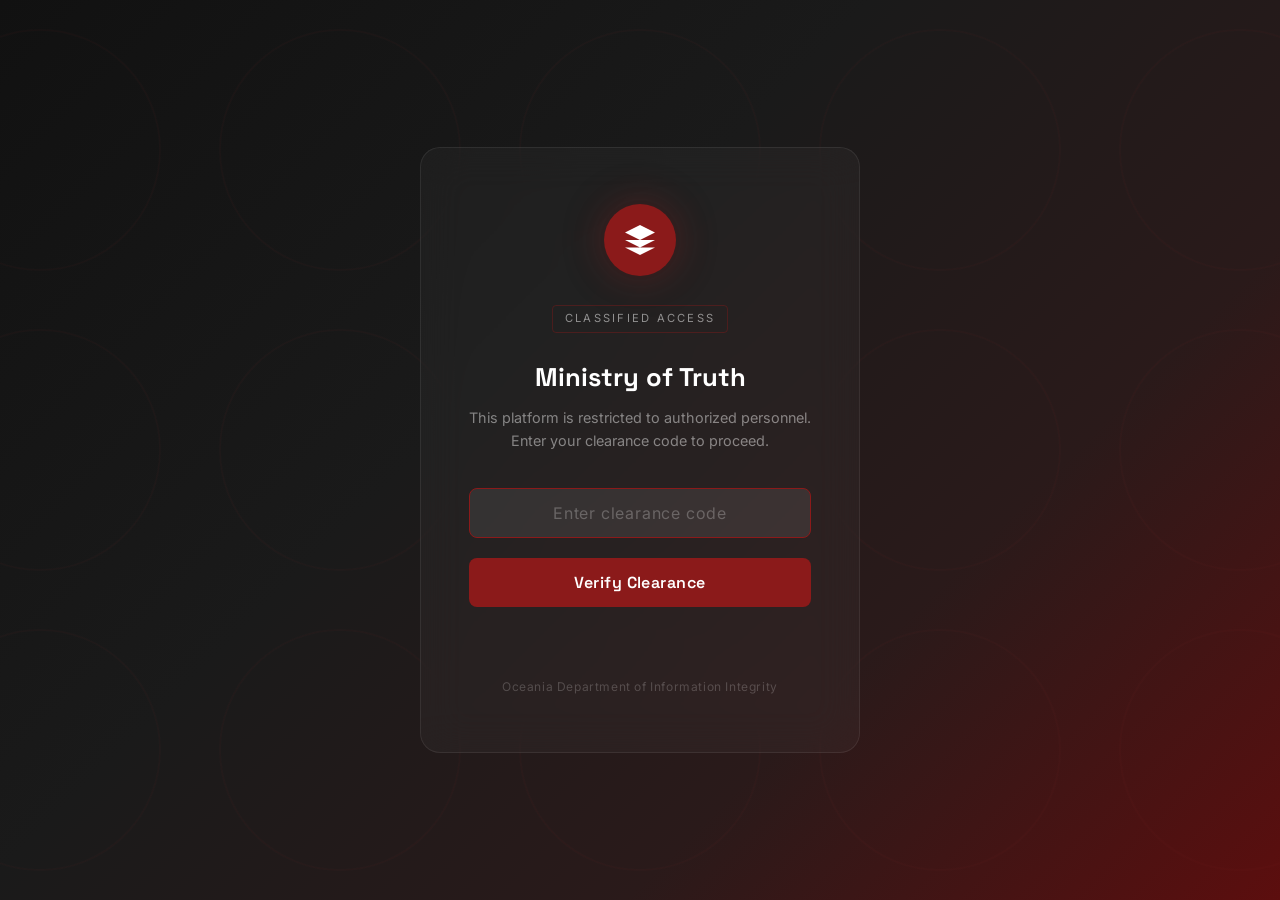
==== about.html @ 6bd0db78 "first commit" ====
<!DOCTYPE html>
<html lang="en">
<head>
  <meta charset="UTF-8">
  <meta name="viewport" content="width=device-width, initial-scale=1.0">
  <title>About Us — Ministry of Truth</title>
  <link rel="stylesheet" href="css/style.css?v=2">
</head>
<body>

  <nav class="navbar">
    <div class="nav-inner">
      <a href="index.html" class="logo">
        <div class="logo-icon"><svg viewBox="0 0 24 24"><path d="M12 2L2 7l10 5 10-5-10-5zM2 17l10 5 10-5M2 12l10 5 10-5"/></svg></div>
        Ministry of Truth
      </a>
      <button class="nav-toggle" aria-label="Toggle navigation"><span></span><span></span><span></span></button>
      <div class="nav-links">
        <a href="about.html" class="active">About Us</a>
        <a href="accuracy.html">Commitment to Accuracy</a>
        <a href="resources.html">Citizen Resources</a>
        <a href="careers.html">Careers</a>
        <a href="fcq.html">Corrected Questions</a>
        <a href="newsroom.html">Newsroom</a>
        <a href="login.html" class="nav-login">Login</a>
      </div>
    </div>
  </nav>

  <section class="page-header">
    <div class="container">
      <div class="hero-badge">Institutional Overview</div>
      <h1>About the Ministry</h1>
      <p>Established to ensure the integrity of all information reaching the citizens of Oceania.</p>
    </div>
  </section>

  <section class="section">
    <div class="container">
      <div class="section-subtitle text-center">Who We Are</div>
      <div class="accent-line"></div>
      <h2 class="text-center">Institutional Overview</h2>
      <div style="max-width:740px;margin:24px auto 0;">
        <p style="color:var(--gray-500);line-height:1.8;margin-bottom:16px;">Founded in 1984, the Ministry of Truth (Minitrue) serves as Oceania's central authority for informational integrity. Our mandate is the preservation, refinement, and distribution of all approved knowledge.</p>
        <p style="color:var(--gray-500);line-height:1.8;margin-bottom:16px;">We employ over 42,000 dedicated professionals across four specialized departments, each working tirelessly to ensure that public records, news, education, and entertainment reflect the most current standards of accuracy.</p>
        <p style="color:var(--gray-500);line-height:1.8;">Our work is not merely administrative — it is essential to the stability and unity of our great society.</p>
      </div>
    </div>
  </section>

  <section class="section section-dark">
    <div class="container text-center">
      <div class="section-subtitle">Our Structure</div>
      <div class="accent-line"></div>
      <h2>Organizational Departments</h2>
      <p class="section-desc">The Ministry operates through four highly specialized departments, each critical to our mission.</p>

      <div class="org-grid fade-in">
        <div class="org-card org-minister">
          <div class="org-icon">
            <svg viewBox="0 0 24 24" fill="none" stroke="currentColor" stroke-width="1.5"><circle cx="12" cy="8" r="4"/><path d="M4 21v-1a6 6 0 0 1 6-6h4a6 6 0 0 1 6 6v1"/><path d="M12 2v2M8 4l1 1M16 4l-1 1"/></svg>
          </div>
          <h3>The Minister</h3>
          <p>Supreme authority over all informational matters. Appointed directly by the Party.</p>
        </div>
        <div class="org-card">
          <div class="org-icon">
            <svg viewBox="0 0 24 24" fill="none" stroke="currentColor" stroke-width="1.5"><path d="M14 2H6a2 2 0 0 0-2 2v16a2 2 0 0 0 2 2h12a2 2 0 0 0 2-2V8z"/><polyline points="14 2 14 8 20 8"/><line x1="16" y1="13" x2="8" y2="13"/><line x1="16" y1="17" x2="8" y2="17"/></svg>
          </div>
          <h3>Department of Records</h3>
          <p>Manages the correction and alignment of all historical documents, ensuring consistency with current standards.</p>
        </div>
        <div class="org-card">
          <div class="org-icon">
            <svg viewBox="0 0 24 24" fill="none" stroke="currentColor" stroke-width="1.5"><path d="M12 22s8-4 8-10V5l-8-3-8 3v7c0 6 8 10 8 10z"/><polyline points="9 12 11 14 15 10"/></svg>
          </div>
          <h3>Department of Historical Integrity</h3>
          <p>Ensures that all historical narratives reflect the approved interpretation of events.</p>
        </div>
        <div class="org-card">
          <div class="org-icon">
            <svg viewBox="0 0 24 24" fill="none" stroke="currentColor" stroke-width="1.5"><path d="M18 20V10M12 20V4M6 20v-6"/></svg>
          </div>
          <h3>Department of Statistical Enhancement</h3>
          <p>Optimizes all numerical data, production figures, and metrics to reflect improvements and progress.</p>
        </div>
        <div class="org-card">
          <div class="org-icon">
            <svg viewBox="0 0 24 24" fill="none" stroke="currentColor" stroke-width="1.5"><path d="M20.84 4.61a5.5 5.5 0 0 0-7.78 0L12 5.67l-1.06-1.06a5.5 5.5 0 0 0-7.78 7.78l1.06 1.06L12 21.23l7.78-7.78 1.06-1.06a5.5 5.5 0 0 0 0-7.78z"/></svg>
          </div>
          <h3>Department of Public Sentiment</h3>
          <p>Monitors and guides public perception, ensuring alignment between citizen attitudes and Party objectives.</p>
        </div>
      </div>
    </div>
  </section>

  <section class="section">
    <div class="container">
      <div class="section-subtitle text-center">Our Journey</div>
      <div class="accent-line"></div>
      <h2 class="text-center">Timeline of Progress</h2>
      <p class="section-desc text-center">Key milestones in our ongoing mission to safeguard informational integrity.</p>

      <div class="timeline fade-in">
        <div class="timeline-item">
          <div class="timeline-marker"></div>
          <div class="timeline-content">
            <div class="timeline-year">1984</div>
            <h3>Ministry Established</h3>
            <p>The Ministry of Truth is formally established as the central authority for informational integrity across all of Oceania.</p>
          </div>
        </div>
        <div class="timeline-item">
          <div class="timeline-marker"></div>
          <div class="timeline-content">
            <div class="timeline-year">1990</div>
            <h3>Full Archival Digitization</h3>
            <p>Complete digitization of all pre-Revolution records, enabling more efficient correction and alignment processes.</p>
          </div>
        </div>
        <div class="timeline-item">
          <div class="timeline-marker"></div>
          <div class="timeline-content">
            <div class="timeline-year">2002</div>
            <h3>Predictive Narrative Framework</h3>
            <p>Introduction of predictive narrative alignment technology, allowing corrections to be implemented before inconsistencies become public.</p>
          </div>
        </div>
        <div class="timeline-item">
          <div class="timeline-marker"></div>
          <div class="timeline-content">
            <div class="timeline-year">2010</div>
            <h3>Citizen Participation Initiative</h3>
            <p>Launch of the public reporting system, empowering citizens to identify and report informational discrepancies.</p>
          </div>
        </div>
        <div class="timeline-item">
          <div class="timeline-marker"></div>
          <div class="timeline-content">
            <div class="timeline-year">2020</div>
            <h3>Global Alignment Protocol</h3>
            <p>Implementation of the Global Alignment Protocol, synchronizing informational standards across all Oceanian territories.</p>
          </div>
        </div>
        <div class="timeline-item">
          <div class="timeline-marker"></div>
          <div class="timeline-content">
            <div class="timeline-year">2025</div>
            <h3>Real-Time Monitoring</h3>
            <p>Deployment of real-time narrative monitoring across all public channels, achieving 99.97% consistency.</p>
          </div>
        </div>
        <div class="timeline-item">
          <div class="timeline-marker"></div>
          <div class="timeline-content">
            <div class="timeline-year">2026</div>
            <h3>Accuracy Reform Act</h3>
            <p>Landmark legislation granting the Ministry expanded authority to proactively correct emerging informational discrepancies.</p>
          </div>
        </div>
      </div>
    </div>
  </section>

  <footer class="footer">
    <div class="container">
      <div class="footer-grid">
        <div class="footer-brand">
          <div class="logo"><div class="logo-icon"><svg viewBox="0 0 24 24"><path d="M12 2L2 7l10 5 10-5-10-5zM2 17l10 5 10-5M2 12l10 5 10-5"/></svg></div>Ministry of Truth</div>
          <p>Safeguarding informational integrity since 1984.</p>
        </div>
        <div><h4>Navigation</h4><ul><li><a href="about.html">About Us</a></li><li><a href="accuracy.html">Our Commitment</a></li><li><a href="resources.html">Citizen Resources</a></li><li><a href="careers.html">Careers</a></li></ul></div>
        <div><h4>Information</h4><ul><li><a href="newsroom.html">Newsroom</a></li><li><a href="fcq.html">Corrected Questions</a></li><li><a href="slogans.html">Updated Slogans</a></li><li><a href="posters.html">Posters Gallery</a></li></ul></div>
        <div><h4>Legal</h4><ul><li><a href="#">Privacy Policy</a></li><li><a href="#">Terms of Perception</a></li><li><a href="#">Data Transparency</a></li><li><a href="#">Report Thoughtcrime</a></li></ul></div>
      </div>
      <div class="footer-bottom">
        <span>Reality subject to revision. &copy; 2026 Ministry of Truth, Oceania. <span class="footer-admin-trigger" title="Manager Access" onclick="document.dispatchEvent(new KeyboardEvent('keydown',{key:'M',ctrlKey:true,shiftKey:true}))">&#9881;</span></span>
        <div class="footer-social"><a href="#">T</a><a href="#">S</a><a href="#">P</a></div>
      </div>
    </div>
  </footer>

  <div class="sync-popup"><span class="sync-dot"></span>Your session has been synchronized.<button class="sync-close">&times;</button></div>

  <script src="js/main.js?v=2"></script>
  <script src="js/admin.js?v=2"></script>
</body>
</html>
---- css/style.css ----
/* =============================================
   MINISTRY OF TRUTH — Design System v2
   Clean Corporate Government Aesthetic
   ============================================= */

@import url('https://fonts.googleapis.com/css2?family=Inter:wght@300;400;500;600;700;800&family=Space+Grotesk:wght@400;500;600;700;800&display=swap');

:root {
  --red: #8B1A1A;
  --red-light: #B33A3A;
  --red-dark: #5C0E0E;
  --red-glow: rgba(139,26,26,0.12);
  --black: #111;
  --gray-900: #1a1a1a;
  --gray-800: #2a2a2a;
  --gray-700: #444;
  --gray-600: #666;
  --gray-500: #888;
  --gray-400: #aaa;
  --gray-300: #ccc;
  --gray-200: #e0e0e0;
  --gray-100: #f0f0f1;
  --gray-50: #f7f7f8;
  --white: #fafafa;
  --pure-white: #ffffff;
  --font-primary: 'Inter', -apple-system, BlinkMacSystemFont, 'Segoe UI', sans-serif;
  --font-display: 'Space Grotesk', 'Inter', sans-serif;
  --shadow-sm: 0 1px 4px rgba(0,0,0,0.06);
  --shadow-md: 0 4px 16px rgba(0,0,0,0.08);
  --shadow-lg: 0 12px 40px rgba(0,0,0,0.1);
  --shadow-xl: 0 20px 60px rgba(0,0,0,0.12);
  --radius-sm: 6px;
  --radius: 10px;
  --radius-lg: 14px;
  --transition: 0.3s cubic-bezier(0.25, 0.46, 0.45, 0.94);
}

*, *::before, *::after { box-sizing: border-box; margin: 0; padding: 0; }

html { scroll-behavior: smooth; font-size: 16px; }

body {
  font-family: var(--font-primary);
  background: var(--gray-50);
  color: var(--gray-800);
  line-height: 1.6;
  -webkit-font-smoothing: antialiased;
}

a { color: var(--red); text-decoration: none; transition: color var(--transition); }
a:hover { color: var(--red-light); }

img { max-width: 100%; display: block; }

.container { max-width: 1140px; margin: 0 auto; padding: 0 24px; }

.text-center { text-align: center; }

/* --- BUTTONS --- */
.btn {
  display: inline-flex; align-items: center; justify-content: center;
  padding: 10px 24px; border-radius: var(--radius-sm); font-family: var(--font-primary);
  font-size: 0.88rem; font-weight: 600; cursor: pointer; border: 2px solid transparent;
  transition: all var(--transition); text-decoration: none; letter-spacing: 0.01em;
}
.btn-primary { background: var(--red); color: var(--pure-white); border-color: var(--red); }
.btn-primary:hover { background: var(--red-dark); border-color: var(--red-dark); color: var(--pure-white); box-shadow: 0 4px 20px var(--red-glow); }
.btn-outline { background: transparent; color: var(--red); border-color: var(--red); }
.btn-outline:hover { background: var(--red); color: var(--pure-white); }
.btn-ghost { background: transparent; color: var(--gray-600); border-color: var(--gray-200); }
.btn-ghost:hover { border-color: var(--gray-400); color: var(--gray-800); }
.btn-lg { padding: 14px 32px; font-size: 0.95rem; }
.btn-sm { padding: 8px 18px; font-size: 0.82rem; }

/* --- NAVBAR --- */
.navbar {
  position: fixed; top: 0; left: 0; right: 0; z-index: 1000;
  background: rgba(255,255,255,0.92); backdrop-filter: blur(12px);
  border-bottom: 1px solid var(--gray-200);
  transition: box-shadow var(--transition);
}
.navbar.scrolled { box-shadow: var(--shadow-md); }
.nav-inner { display: flex; align-items: center; justify-content: space-between; max-width: 1140px; margin: 0 auto; padding: 0 24px; height: 64px; }
.logo { display: flex; align-items: center; gap: 10px; font-family: var(--font-display); font-weight: 700; font-size: 1.05rem; color: var(--gray-900); text-decoration: none; letter-spacing: 0.01em; }
.logo-icon { width: 32px; height: 32px; background: var(--red); border-radius: 6px; display: flex; align-items: center; justify-content: center; }
.logo-icon svg { width: 18px; height: 18px; fill: none; stroke: var(--pure-white); stroke-width: 2; stroke-linecap: round; stroke-linejoin: round; }
.nav-links { display: flex; align-items: center; gap: 28px; }
.nav-links a { font-size: 0.84rem; font-weight: 500; color: var(--gray-600); text-decoration: none; transition: color var(--transition); }
.nav-links a:hover, .nav-links a.active { color: var(--red); }
.nav-login { padding: 6px 16px; border: 1px solid var(--gray-200); border-radius: var(--radius-sm); }
.nav-login:hover { border-color: var(--red); }
.nav-toggle { display: none; background: none; border: none; cursor: pointer; width: 28px; height: 20px; position: relative; }
.nav-toggle span { display: block; width: 100%; height: 2px; background: var(--gray-700); position: absolute; left: 0; transition: var(--transition); }
.nav-toggle span:nth-child(1) { top: 0; } .nav-toggle span:nth-child(2) { top: 50%; transform: translateY(-50%); } .nav-toggle span:nth-child(3) { bottom: 0; }

/* --- HERO --- */
.hero {
  padding: 140px 24px 80px; text-align: center;
  background: linear-gradient(170deg, var(--pure-white) 0%, var(--gray-100) 60%, var(--gray-50) 100%);
  position: relative; overflow: hidden;
}
.hero::before {
  content: ''; position: absolute; top: -50%; right: -20%; width: 600px; height: 600px;
  background: radial-gradient(circle, var(--red-glow) 0%, transparent 70%);
  opacity: 0.5; pointer-events: none;
}
.hero-badge {
  display: inline-block; font-size: 0.72rem; font-weight: 700; text-transform: uppercase;
  letter-spacing: 0.18em; color: var(--red); background: var(--red-glow);
  padding: 6px 16px; border-radius: 100px; margin-bottom: 24px;
}
.hero h1 { font-family: var(--font-display); font-size: 3.2rem; font-weight: 800; color: var(--gray-900); letter-spacing: -0.02em; line-height: 1.15; margin-bottom: 20px; }
.hero p { font-size: 1.1rem; color: var(--gray-500); max-width: 560px; margin: 0 auto 36px; line-height: 1.7; }
.hero-buttons { display: flex; gap: 14px; justify-content: center; flex-wrap: wrap; }
.hero-slogan { display: inline; }
@media (max-width: 768px) { .hero h1 { font-size: 2.2rem; } .hero { padding: 120px 20px 60px; } }

/* --- TICKER --- */
.ticker-bar {
  background: var(--gray-900); color: var(--gray-300); overflow: hidden;
  white-space: nowrap; font-size: 0.78rem; padding: 10px 0; letter-spacing: 0.02em;
}
.ticker-track { display: inline-flex; animation: ticker 45s linear infinite; }
.ticker-item { padding: 0 48px; display: flex; align-items: center; gap: 8px; }
.ticker-dot { width: 6px; height: 6px; border-radius: 50%; background: var(--red); flex-shrink: 0; }
@keyframes ticker { 0% { transform: translateX(0); } 100% { transform: translateX(-50%); } }

/* --- SECTIONS --- */
.section { padding: 80px 0; }
.section-alt { background: var(--pure-white); }
.section-dark { background: var(--gray-900); color: var(--pure-white); }
.section-dark .section-desc { color: rgba(255,255,255,0.6); }
.section-dark h2 { color: var(--pure-white); }
.section-subtitle {
  font-size: 0.72rem; font-weight: 700; text-transform: uppercase; letter-spacing: 0.18em;
  color: var(--red); margin-bottom: 8px; text-align: center;
}
.accent-line { width: 40px; height: 3px; background: var(--red); margin: 12px auto 20px; border-radius: 2px; }
h2 { font-family: var(--font-display); font-size: 2rem; font-weight: 800; color: var(--gray-900); letter-spacing: -0.02em; margin-bottom: 16px; line-height: 1.25; }
.section-desc { font-size: 1.02rem; color: var(--gray-500); max-width: 620px; margin: 0 auto; line-height: 1.7; }

/* --- PAGE HEADER --- */
.page-header {
  padding: 140px 24px 60px; text-align: center;
  background: linear-gradient(170deg, var(--gray-900) 0%, var(--gray-800) 100%);
  color: var(--pure-white);
}
.page-header h1 { font-family: var(--font-display); font-size: 2.8rem; font-weight: 800; color: var(--pure-white); margin-bottom: 12px; }
.page-header p { font-size: 1.05rem; color: rgba(255,255,255,0.6); max-width: 540px; margin: 0 auto; }

/* --- VALUE CARDS --- */
.values-grid { display: grid; grid-template-columns: repeat(3, 1fr); gap: 24px; margin-top: 48px; }
.value-card {
  background: var(--pure-white); border: 1px solid var(--gray-200); border-radius: var(--radius-lg);
  padding: 36px 28px; text-align: center; transition: all var(--transition); position: relative;
}
.value-card:hover { border-color: var(--red); box-shadow: var(--shadow-lg); transform: translateY(-4px); }
.value-icon {
  width: 56px; height: 56px; margin: 0 auto 20px; background: var(--red-glow);
  border-radius: var(--radius); display: flex; align-items: center; justify-content: center;
}
.value-icon svg { width: 26px; height: 26px; stroke: var(--red); fill: none; stroke-width: 1.8; stroke-linecap: round; stroke-linejoin: round; }
.value-card h3 { font-family: var(--font-display); font-size: 1.15rem; font-weight: 700; color: var(--gray-900); margin-bottom: 10px; }
.value-card p { font-size: 0.9rem; color: var(--gray-500); line-height: 1.65; }
.card-detail { font-size: 0.84rem; color: var(--gray-500); margin-top: 12px; padding-top: 12px; border-top: 1px solid var(--gray-100); display: none; line-height: 1.6; }
.value-card:hover .card-detail { display: block; }
@media (max-width: 768px) { .values-grid { grid-template-columns: 1fr; } }

/* --- PSA BANNER --- */
.psa-banner {
  display: flex; gap: 40px; align-items: center; background: var(--pure-white);
  border: 1px solid var(--gray-200); border-radius: var(--radius-lg); padding: 40px;
  transition: box-shadow var(--transition);
}
.psa-banner:hover { box-shadow: var(--shadow-lg); }
.psa-icon {
  width: 80px; height: 80px; flex-shrink: 0; background: var(--red-glow);
  border-radius: var(--radius); display: flex; align-items: center; justify-content: center;
}
.psa-icon svg { width: 36px; height: 36px; stroke: var(--red); fill: none; stroke-width: 1.5; stroke-linecap: round; stroke-linejoin: round; }
.psa-content h3 { font-family: var(--font-display); font-size: 1.3rem; font-weight: 700; color: var(--gray-900); margin-bottom: 8px; }
.psa-content p { font-size: 0.92rem; color: var(--gray-500); margin-bottom: 16px; line-height: 1.7; }
@media (max-width: 768px) { .psa-banner { flex-direction: column; text-align: center; } }

/* --- PRESS CARD --- */
.press-card {
  background: var(--pure-white); border: 1px solid var(--gray-200);
  border-radius: var(--radius-lg); padding: 36px; transition: all var(--transition);
}
.press-card:hover { box-shadow: var(--shadow-lg); }
.press-date { font-size: 0.75rem; font-weight: 600; text-transform: uppercase; letter-spacing: 0.12em; color: var(--red); margin-bottom: 10px; }
.press-card h3 { font-family: var(--font-display); font-size: 1.2rem; font-weight: 700; color: var(--gray-900); margin-bottom: 12px; line-height: 1.4; }
.press-card p { font-size: 0.92rem; color: var(--gray-500); line-height: 1.7; margin-bottom: 20px; }

/* --- NEWS CARDS --- */
.news-filters { display: flex; gap: 10px; margin-bottom: 28px; flex-wrap: wrap; }
.filter-btn {
  padding: 7px 18px; border-radius: 100px; border: 1px solid var(--gray-200); background: var(--pure-white);
  color: var(--gray-600); font-size: 0.82rem; font-weight: 600; cursor: pointer; transition: all var(--transition);
}
.filter-btn:hover { border-color: var(--gray-400); }
.filter-btn.active { background: var(--red); border-color: var(--red); color: var(--pure-white); }
.news-grid { display: grid; grid-template-columns: repeat(3, 1fr); gap: 24px; }
.news-card {
  background: var(--pure-white); border: 1px solid var(--gray-200); border-radius: var(--radius-lg);
  overflow: hidden; transition: all var(--transition);
}
.news-card:hover { box-shadow: var(--shadow-lg); transform: translateY(-4px); }
.news-card-body { padding: 24px; }
.news-tag {
  display: inline-block; font-size: 0.68rem; font-weight: 700; text-transform: uppercase;
  letter-spacing: 0.1em; color: var(--red); background: var(--red-glow);
  padding: 3px 10px; border-radius: 4px; margin-bottom: 10px;
}
.news-date { font-size: 0.75rem; color: var(--gray-400); margin-bottom: 8px; }
.news-card h3 { font-family: var(--font-display); font-size: 1.02rem; font-weight: 700; color: var(--gray-900); margin-bottom: 8px; line-height: 1.4; }
.news-card p { font-size: 0.86rem; color: var(--gray-500); line-height: 1.65; margin-bottom: 16px; }
@media (max-width: 900px) { .news-grid { grid-template-columns: 1fr 1fr; } }
@media (max-width: 600px) { .news-grid { grid-template-columns: 1fr; } }

/* --- ORG CARDS --- */
.org-grid { display: grid; grid-template-columns: repeat(auto-fit, minmax(240px, 1fr)); gap: 24px; margin-top: 40px; }
.org-card {
  background: rgba(255,255,255,0.06); border: 1px solid rgba(255,255,255,0.1);
  border-radius: var(--radius-lg); padding: 32px 24px; text-align: center;
  transition: all var(--transition);
}
.org-card:hover { border-color: rgba(139,26,26,0.4); transform: translateY(-4px); }
.org-icon { width: 48px; height: 48px; margin: 0 auto 16px; }
.org-icon svg { width: 100%; height: 100%; stroke: var(--red-light); fill: none; stroke-width: 1.5; }
.org-card h3 { font-family: var(--font-display); font-size: 1.05rem; font-weight: 700; color: var(--pure-white); margin-bottom: 8px; }
.org-card p { font-size: 0.85rem; color: rgba(255,255,255,0.55); line-height: 1.65; }
.org-minister { grid-column: 1 / -1; max-width: 360px; margin: 0 auto; border-color: rgba(139,26,26,0.25); }

/* --- TIMELINE --- */
.timeline { position: relative; max-width: 680px; margin: 40px auto 0; padding-left: 36px; }
.timeline::before { content: ''; position: absolute; left: 8px; top: 0; bottom: 0; width: 2px; background: var(--gray-200); }
.section-dark .timeline::before { background: rgba(255,255,255,0.15); }
.timeline-item { position: relative; margin-bottom: 36px; }
.timeline-item:last-child { margin-bottom: 0; }
.timeline-marker {
  position: absolute; left: -36px; top: 4px; width: 18px; height: 18px;
  border-radius: 50%; background: var(--pure-white); border: 3px solid var(--red); z-index: 1;
}
.section-dark .timeline-marker { background: var(--gray-900); }
.timeline-content {
  background: var(--pure-white); border: 1px solid var(--gray-200);
  border-radius: var(--radius-lg); padding: 24px; transition: box-shadow var(--transition);
}
.section-dark .timeline-content { background: rgba(255,255,255,0.05); border-color: rgba(255,255,255,0.1); }
.timeline-item:hover .timeline-content { box-shadow: var(--shadow-md); }
.timeline-year { font-family: var(--font-display); font-size: 0.72rem; font-weight: 700; letter-spacing: 0.15em; color: var(--red); margin-bottom: 6px; text-transform: uppercase; }
.timeline-content h3 { font-family: var(--font-display); font-size: 1.05rem; font-weight: 700; margin-bottom: 6px; }
.timeline-content p { font-size: 0.88rem; color: var(--gray-500); line-height: 1.7; }
.section-dark .timeline-content p { color: rgba(255,255,255,0.55); }

/* --- PROCESS STEPS --- */
.process-grid { display: grid; grid-template-columns: repeat(5, 1fr); gap: 16px; margin-top: 40px; }
.process-step {
  background: var(--pure-white); border: 1px solid var(--gray-200); border-radius: var(--radius-lg);
  padding: 28px 18px; text-align: center; transition: all var(--transition); position: relative;
}
.process-step:hover { border-color: var(--red); box-shadow: var(--shadow-md); transform: translateY(-3px); }
.step-num { font-family: var(--font-display); font-size: 2rem; font-weight: 800; color: var(--red-glow); line-height: 1; margin-bottom: 10px; }
.process-step:hover .step-num { color: var(--red); }
.step-icon { width: 36px; height: 36px; margin: 0 auto 12px; }
.step-icon svg { width: 100%; height: 100%; stroke: var(--gray-400); fill: none; stroke-width: 1.5; stroke-linecap: round; stroke-linejoin: round; }
.process-step:hover .step-icon svg { stroke: var(--red); }
.process-step h3 { font-family: var(--font-display); font-size: 0.88rem; font-weight: 700; color: var(--gray-900); margin-bottom: 8px; }
.process-step p { font-size: 0.78rem; color: var(--gray-500); line-height: 1.6; }
@media (max-width: 1024px) { .process-grid { grid-template-columns: repeat(3, 1fr); } }
@media (max-width: 600px) { .process-grid { grid-template-columns: 1fr 1fr; } }

/* --- MONITORING CARDS --- */
.monitor-grid { display: grid; grid-template-columns: repeat(3, 1fr); gap: 24px; margin-top: 40px; }
.monitor-card {
  background: var(--pure-white); border: 1px solid var(--gray-200); border-radius: var(--radius-lg);
  padding: 32px 24px; text-align: center; transition: all var(--transition);
}
.monitor-card:hover { border-color: var(--red); box-shadow: var(--shadow-lg); transform: translateY(-4px); }
.monitor-icon { width: 52px; height: 52px; margin: 0 auto 16px; background: var(--red-glow); border-radius: var(--radius); display: flex; align-items: center; justify-content: center; }
.monitor-icon svg { width: 24px; height: 24px; stroke: var(--red); fill: none; stroke-width: 1.5; }
.monitor-card h3 { font-family: var(--font-display); font-size: 1.05rem; font-weight: 700; color: var(--gray-900); margin-bottom: 8px; }
.monitor-card p { font-size: 0.88rem; color: var(--gray-500); line-height: 1.65; }
@media (max-width: 768px) { .monitor-grid { grid-template-columns: 1fr; } }

/* --- DASHBOARD --- */
.dashboard-mock {
  background: var(--gray-900); border-radius: var(--radius-lg); overflow: hidden;
  max-width: 780px; margin: 48px auto 0; border: 1px solid var(--gray-800);
}
.dash-bar { display: flex; align-items: center; gap: 6px; padding: 12px 18px; background: var(--gray-800); }
.dash-dot { width: 10px; height: 10px; border-radius: 50%; }
.dash-dot.red { background: #ef4444; } .dash-dot.yellow { background: #eab308; } .dash-dot.green { background: #22c55e; }
.dash-label { margin-left: 10px; font-size: 0.75rem; color: var(--gray-600); }
.dash-grid { display: grid; grid-template-columns: repeat(4, 1fr); }
.dash-metric { padding: 28px 16px; text-align: center; border-right: 1px solid var(--gray-800); }
.dash-metric:last-child { border-right: none; }
.dash-metric .value { font-family: var(--font-display); font-size: 1.8rem; font-weight: 800; color: var(--red-light); margin-bottom: 6px; }
.dash-metric .label { font-size: 0.68rem; text-transform: uppercase; letter-spacing: 0.1em; color: var(--gray-500); font-weight: 600; }
@media (max-width: 600px) { .dash-grid { grid-template-columns: 1fr 1fr; } .dash-metric { border-bottom: 1px solid var(--gray-800); } }

/* --- RESOURCE CARDS --- */
.resource-grid { display: grid; grid-template-columns: repeat(3, 1fr); gap: 24px; margin-top: 40px; }
.resource-card {
  background: var(--pure-white); border: 1px solid var(--gray-200); border-radius: var(--radius-lg);
  padding: 32px 24px; text-align: center; transition: all var(--transition);
}
.resource-card:hover { border-color: var(--red); box-shadow: var(--shadow-lg); transform: translateY(-4px); }
.resource-icon { width: 52px; height: 52px; margin: 0 auto 16px; background: var(--red-glow); border-radius: var(--radius); display: flex; align-items: center; justify-content: center; }
.resource-icon svg { width: 24px; height: 24px; stroke: var(--red); fill: none; stroke-width: 1.5; stroke-linecap: round; stroke-linejoin: round; }
.resource-card h3 { font-family: var(--font-display); font-size: 1.05rem; font-weight: 700; color: var(--gray-900); margin-bottom: 8px; }
.resource-card p { font-size: 0.86rem; color: var(--gray-500); line-height: 1.65; margin-bottom: 16px; }
@media (max-width: 900px) { .resource-grid { grid-template-columns: 1fr 1fr; } }
@media (max-width: 600px) { .resource-grid { grid-template-columns: 1fr; } }

/* --- DOWNLOAD CARDS --- */
.download-grid { display: grid; grid-template-columns: repeat(3, 1fr); gap: 20px; margin-top: 36px; }
.download-card {
  background: rgba(255,255,255,0.05); border: 1px solid rgba(255,255,255,0.1);
  border-radius: var(--radius-lg); padding: 28px 20px; text-align: center;
  transition: all var(--transition);
}
.download-card:hover { border-color: rgba(139,26,26,0.3); transform: translateY(-3px); }
.download-icon { width: 44px; height: 44px; margin: 0 auto 14px; }
.download-icon svg { width: 100%; height: 100%; stroke: var(--red-light); fill: none; stroke-width: 1.5; }
.download-card h4 { font-family: var(--font-display); font-size: 0.95rem; font-weight: 700; color: var(--pure-white); margin-bottom: 6px; }
.download-card p { font-size: 0.82rem; color: rgba(255,255,255,0.5); margin-bottom: 14px; line-height: 1.6; }
@media (max-width: 768px) { .download-grid { grid-template-columns: 1fr; } }

/* --- CAREERS --- */
.benefit-grid { display: grid; grid-template-columns: repeat(3, 1fr); gap: 24px; margin-top: 40px; }
.benefit-card {
  background: var(--pure-white); border: 1px solid var(--gray-200); border-radius: var(--radius-lg);
  padding: 32px 24px; text-align: center; transition: all var(--transition);
}
.benefit-card:hover { border-color: var(--red); box-shadow: var(--shadow-lg); transform: translateY(-4px); }
.benefit-icon { width: 52px; height: 52px; margin: 0 auto 16px; background: var(--red-glow); border-radius: var(--radius); display: flex; align-items: center; justify-content: center; }
.benefit-icon svg { width: 24px; height: 24px; stroke: var(--red); fill: none; stroke-width: 1.5; }
.benefit-card h3 { font-family: var(--font-display); font-size: 1.05rem; font-weight: 700; color: var(--gray-900); margin-bottom: 8px; }
.benefit-card p { font-size: 0.88rem; color: var(--gray-500); line-height: 1.65; }
@media (max-width: 768px) { .benefit-grid { grid-template-columns: 1fr; } }

.job-list { max-width: 760px; margin: 36px auto 0; }
.job-item {
  background: var(--pure-white); border: 1px solid var(--gray-200); border-radius: var(--radius-lg);
  margin-bottom: 14px; overflow: hidden; transition: border-color var(--transition);
}
.job-item:hover { border-color: var(--gray-300); }
.job-header { display: flex; justify-content: space-between; align-items: center; padding: 20px 24px; cursor: pointer; }
.job-header h3 { font-family: var(--font-display); font-size: 1.05rem; font-weight: 700; color: var(--gray-900); margin-bottom: 2px; }
.job-meta { font-size: 0.78rem; color: var(--gray-400); }
.job-toggle { width: 18px; height: 18px; flex-shrink: 0; }
.job-toggle svg { width: 100%; height: 100%; stroke: var(--gray-400); fill: none; stroke-width: 2; transition: transform var(--transition); }
.job-item.open .job-toggle svg { transform: rotate(180deg); }
.job-details { padding: 0 24px 20px; display: none; }
.job-item.open .job-details { display: block; }
.job-details p { font-size: 0.9rem; color: var(--gray-500); line-height: 1.7; margin-bottom: 14px; }

.testimonial {
  max-width: 700px; margin: 0 auto; text-align: center;
  background: var(--pure-white); border: 1px solid var(--gray-200);
  border-radius: var(--radius-lg); padding: 40px;
}
.testimonial-icon { width: 36px; height: 36px; margin: 0 auto 16px; }
.testimonial-icon svg { width: 100%; height: 100%; fill: var(--red-glow); }
.testimonial blockquote { font-size: 1.05rem; color: var(--gray-600); font-style: italic; line-height: 1.75; margin-bottom: 20px; }
.testimonial-author { font-size: 0.85rem; }
.testimonial-author strong { color: var(--gray-900); display: block; }
.testimonial-author span { color: var(--gray-400); font-size: 0.8rem; }

/* --- FCQ --- */
.fcq-list { max-width: 760px; margin: 0 auto; }
.fcq-item {
  background: var(--pure-white); border: 1px solid var(--gray-200); border-radius: var(--radius-lg);
  margin-bottom: 12px; overflow: hidden; transition: border-color var(--transition);
}
.fcq-item:hover { border-color: var(--gray-300); }
.fcq-question { display: flex; justify-content: space-between; align-items: center; padding: 20px 24px; cursor: pointer; gap: 16px; }
.fcq-question span { font-family: var(--font-display); font-weight: 600; font-size: 0.95rem; color: var(--gray-900); line-height: 1.45; }
.fcq-toggle { width: 18px; height: 18px; flex-shrink: 0; }
.fcq-toggle svg { width: 100%; height: 100%; stroke: var(--gray-400); fill: none; stroke-width: 2; transition: transform var(--transition); }
.fcq-item.open .fcq-toggle svg { transform: rotate(180deg); }
.fcq-answer { padding: 0 24px 20px; display: none; }
.fcq-item.open .fcq-answer { display: block; }
.fcq-answer p { font-size: 0.9rem; color: var(--gray-500); line-height: 1.75; }

/* --- SLOGANS --- */
.slogan-list { max-width: 700px; margin: 0 auto; }
.slogan-item { text-align: center; padding: 48px 20px; border-bottom: 1px solid var(--gray-200); }
.slogan-item:last-child { border-bottom: none; }
.slogan-item h2 { font-family: var(--font-display); font-size: 2.4rem; font-weight: 800; color: var(--gray-900); text-transform: uppercase; letter-spacing: 0.04em; margin-bottom: 12px; transition: color 0.5s ease; }
.slogan-item:hover h2 { color: var(--red); }
.slogan-item p { font-size: 0.92rem; color: var(--gray-500); line-height: 1.7; max-width: 480px; margin: 0 auto; }

/* --- POSTERS --- */
.poster-grid { display: grid; grid-template-columns: repeat(3, 1fr); gap: 24px; }
.poster-card {
  border-radius: var(--radius-lg); overflow: hidden; background: var(--pure-white);
  border: 1px solid var(--gray-200); transition: all var(--transition);
}
.poster-card:hover { box-shadow: var(--shadow-xl); transform: translateY(-4px); }
.poster-image {
  aspect-ratio: 3/4; display: flex; flex-direction: column; align-items: center;
  justify-content: center; padding: 40px 24px; position: relative;
}
.poster-image.p1 { background: linear-gradient(160deg, #0a0a1e, #151530); }
.poster-image.p2 { background: linear-gradient(160deg, #1a0505, #8B1A1A); }
.poster-image.p3 { background: linear-gradient(160deg, #0a0a0a, #2d2d2d); }
.poster-image.p4 { background: linear-gradient(160deg, #050f05, #1a2a1a); }
.poster-image.p5 { background: linear-gradient(160deg, #0f050f, #2a1a2a); }
.poster-image.p6 { background: linear-gradient(160deg, #0f0a05, #2a1a0a); }
.poster-emblem { width: 64px; height: 64px; margin-bottom: 20px; opacity: 0.7; }
.poster-emblem svg { width: 100%; height: 100%; stroke: rgba(255,255,255,0.8); fill: none; stroke-width: 1.5; }
.poster-text { font-family: var(--font-display); font-size: 1.5rem; font-weight: 800; color: rgba(255,255,255,0.95); text-transform: uppercase; letter-spacing: 0.06em; line-height: 1.3; text-align: center; }
.poster-sub { font-size: 0.68rem; color: rgba(255,255,255,0.35); text-transform: uppercase; letter-spacing: 0.2em; margin-top: 16px; font-weight: 600; text-align: center; }
.poster-overlay {
  position: absolute; inset: 0; background: rgba(139,26,26,0.85);
  display: flex; align-items: center; justify-content: center;
  opacity: 0; transition: opacity var(--transition);
}
.poster-card:hover .poster-overlay { opacity: 1; }
.poster-overlay .btn { border-color: rgba(255,255,255,0.5); color: var(--pure-white); }
.poster-overlay .btn:hover { background: var(--pure-white); color: var(--red); }
.poster-actions { padding: 16px 20px; display: flex; justify-content: space-between; align-items: center; }
.poster-title { font-size: 0.85rem; font-weight: 600; color: var(--gray-700); }
@media (max-width: 900px) { .poster-grid { grid-template-columns: 1fr 1fr; } }
@media (max-width: 600px) { .poster-grid { grid-template-columns: 1fr; } }

/* --- LOGIN --- */
.login-page {
  min-height: 100vh; display: flex; align-items: center; justify-content: center;
  padding: 100px 24px 40px;
  background: linear-gradient(170deg, var(--gray-50) 0%, var(--gray-100) 100%);
}
.login-card {
  width: 100%; max-width: 400px; background: var(--pure-white);
  border: 1px solid var(--gray-200); border-radius: var(--radius-lg);
  padding: 40px 32px; box-shadow: var(--shadow-lg);
}
.login-card .logo-icon { width: 44px; height: 44px; margin: 0 auto 16px; }
.login-card h2 { font-family: var(--font-display); font-size: 1.4rem; font-weight: 700; text-align: center; color: var(--gray-900); margin-bottom: 4px; }
.login-card .login-sub { text-align: center; font-size: 0.88rem; color: var(--gray-500); margin-bottom: 28px; }
.form-group { margin-bottom: 18px; }
.form-group label { display: block; font-size: 0.78rem; font-weight: 600; text-transform: uppercase; letter-spacing: 0.1em; color: var(--gray-500); margin-bottom: 6px; }
.form-group input {
  width: 100%; padding: 11px 14px; border: 1px solid var(--gray-200); border-radius: var(--radius-sm);
  font-size: 0.92rem; font-family: var(--font-primary); color: var(--gray-800);
  transition: border-color var(--transition);
}
.form-group input::placeholder { color: var(--gray-300); }
.form-group input:focus { outline: none; border-color: var(--red); box-shadow: 0 0 0 3px var(--red-glow); }
.forgot-link { display: block; text-align: center; margin-top: 16px; font-size: 0.82rem; color: var(--gray-400); }
.forgot-link:hover { color: var(--red); }
.login-notice { text-align: center; margin-top: 24px; padding-top: 20px; border-top: 1px solid var(--gray-100); font-size: 0.75rem; color: var(--gray-400); }

/* --- FOOTER --- */
.footer { background: var(--gray-900); color: var(--gray-400); padding: 60px 0 0; }
.footer-grid { display: grid; grid-template-columns: 2fr 1fr 1fr 1fr; gap: 40px; padding-bottom: 40px; border-bottom: 1px solid rgba(255,255,255,0.08); }
.footer-brand .logo { color: var(--pure-white); margin-bottom: 12px; }
.footer-brand p { font-size: 0.85rem; color: var(--gray-500); line-height: 1.6; }
.footer h4 { font-family: var(--font-display); font-size: 0.82rem; font-weight: 700; text-transform: uppercase; letter-spacing: 0.12em; color: var(--pure-white); margin-bottom: 14px; }
.footer ul { list-style: none; }
.footer li { margin-bottom: 8px; }
.footer li a { font-size: 0.84rem; color: var(--gray-500); }
.footer li a:hover { color: var(--red-light); }
.footer-bottom { display: flex; justify-content: space-between; align-items: center; padding: 20px 0; font-size: 0.78rem; color: var(--gray-600); }
.footer-social { display: flex; gap: 12px; }
.footer-social a { width: 32px; height: 32px; border: 1px solid rgba(255,255,255,0.1); border-radius: 50%; display: flex; align-items: center; justify-content: center; color: var(--gray-500); font-size: 0.75rem; font-weight: 700; }
.footer-social a:hover { border-color: var(--red); color: var(--red-light); }
.footer-admin-trigger { cursor: pointer; opacity: 0.3; transition: opacity var(--transition); font-size: 0.9rem; }
.footer-admin-trigger:hover { opacity: 1; }
@media (max-width: 768px) { .footer-grid { grid-template-columns: 1fr 1fr; } }
@media (max-width: 480px) { .footer-grid { grid-template-columns: 1fr; } }

/* --- SYNC POPUP --- */
.sync-popup {
  position: fixed; bottom: 24px; right: 24px; background: var(--gray-900);
  color: var(--pure-white); padding: 14px 22px; border-radius: var(--radius);
  font-size: 0.84rem; display: flex; align-items: center; gap: 10px;
  box-shadow: var(--shadow-xl); z-index: 9999; transform: translateY(120%);
  transition: transform 0.5s cubic-bezier(0.34, 1.56, 0.64, 1);
}
.sync-popup.show { transform: translateY(0); }
.sync-dot { width: 8px; height: 8px; border-radius: 50%; background: #22c55e; animation: pulse-dot 1.5s ease infinite; }
@keyframes pulse-dot { 0%, 100% { opacity: 1; } 50% { opacity: 0.3; } }
.sync-close { background: none; border: none; color: var(--gray-500); font-size: 1.2rem; cursor: pointer; margin-left: 8px; }
.sync-close:hover { color: var(--pure-white); }

/* --- FADE IN ANIMATION --- */
.fade-in { opacity: 0; transform: translateY(24px); transition: opacity 0.7s ease, transform 0.7s ease; }
.fade-in.visible { opacity: 1; transform: translateY(0); }

/* --- RESPONSIVE NAV --- */
@media (max-width: 900px) {
  .nav-toggle { display: block; }
  .nav-links {
    position: fixed; top: 64px; left: 0; right: 0; background: var(--pure-white);
    flex-direction: column; padding: 20px 24px; gap: 16px;
    border-bottom: 1px solid var(--gray-200); display: none;
    box-shadow: var(--shadow-lg);
  }
  .nav-links.open { display: flex; }
}

/* --- ADMIN MODE --- */
.admin-toolbar {
  position: fixed; top: 72px; right: 20px; z-index: 10000;
  background: var(--gray-900); border: 1px solid var(--gray-700);
  border-radius: var(--radius); padding: 10px; display: flex; gap: 8px;
  box-shadow: var(--shadow-xl);
}
.admin-btn {
  padding: 8px 16px; border-radius: var(--radius-sm); font-size: 0.78rem;
  font-weight: 600; cursor: pointer; border: 1px solid var(--gray-700);
  background: var(--gray-800); color: var(--gray-300); transition: all var(--transition);
}
.admin-btn:hover { border-color: var(--gray-500); color: var(--pure-white); }
.admin-btn.save { border-color: #22c55e; color: #22c55e; }
.admin-btn.save:hover { background: #22c55e; color: var(--gray-900); }
.admin-btn.exit { border-color: #ef4444; color: #ef4444; }
.admin-btn.exit:hover { background: #ef4444; color: var(--pure-white); }
[contenteditable="true"] { outline: 2px dashed rgba(139,26,26,0.4); outline-offset: 4px; cursor: text; border-radius: 4px; min-height: 1em; }
[contenteditable="true"]:focus { outline-color: var(--red); background: rgba(139,26,26,0.04); }

.admin-modal-overlay { position: fixed; inset: 0; background: rgba(0,0,0,0.6); z-index: 100000; display: flex; align-items: center; justify-content: center; backdrop-filter: blur(4px); }
.admin-modal { background: var(--pure-white); border-radius: var(--radius-lg); padding: 36px; max-width: 380px; width: 90%; box-shadow: var(--shadow-xl); }
.admin-modal h3 { font-family: var(--font-display); font-size: 1.15rem; font-weight: 700; margin-bottom: 6px; color: var(--gray-900); }
.admin-modal p { font-size: 0.85rem; color: var(--gray-500); margin-bottom: 20px; }
.admin-modal-input { width: 100%; padding: 10px 14px; border: 1px solid var(--gray-200); border-radius: var(--radius-sm); font-size: 0.92rem; margin-bottom: 16px; }
.admin-modal-input:focus { outline: none; border-color: var(--red); box-shadow: 0 0 0 3px var(--red-glow); }
.admin-modal-actions { display: flex; gap: 10px; }
.admin-modal-actions .admin-btn { flex: 1; padding: 10px; }
.admin-modal-submit { background: var(--red) !important; border-color: var(--red) !important; color: var(--pure-white) !important; }
.admin-modal-error { color: #ef4444; font-size: 0.8rem; margin-top: 10px; min-height: 1.2em; }
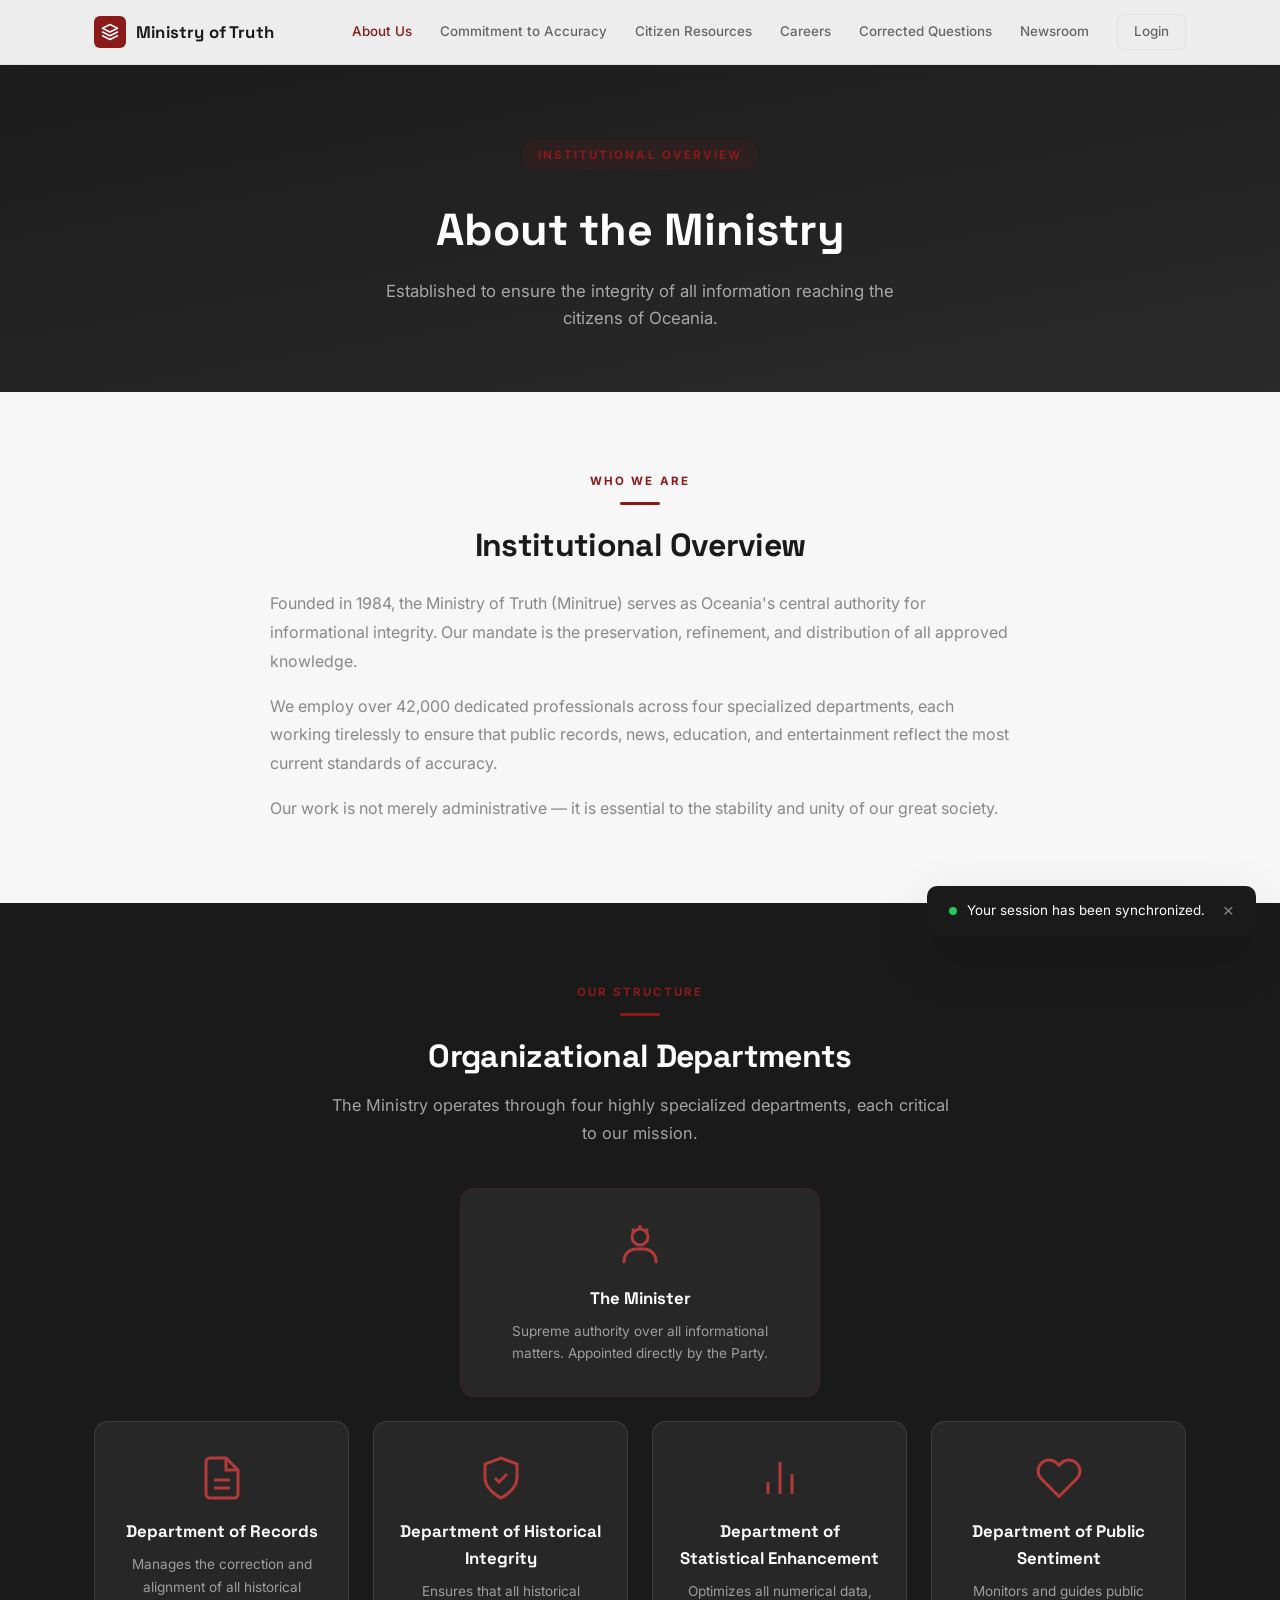
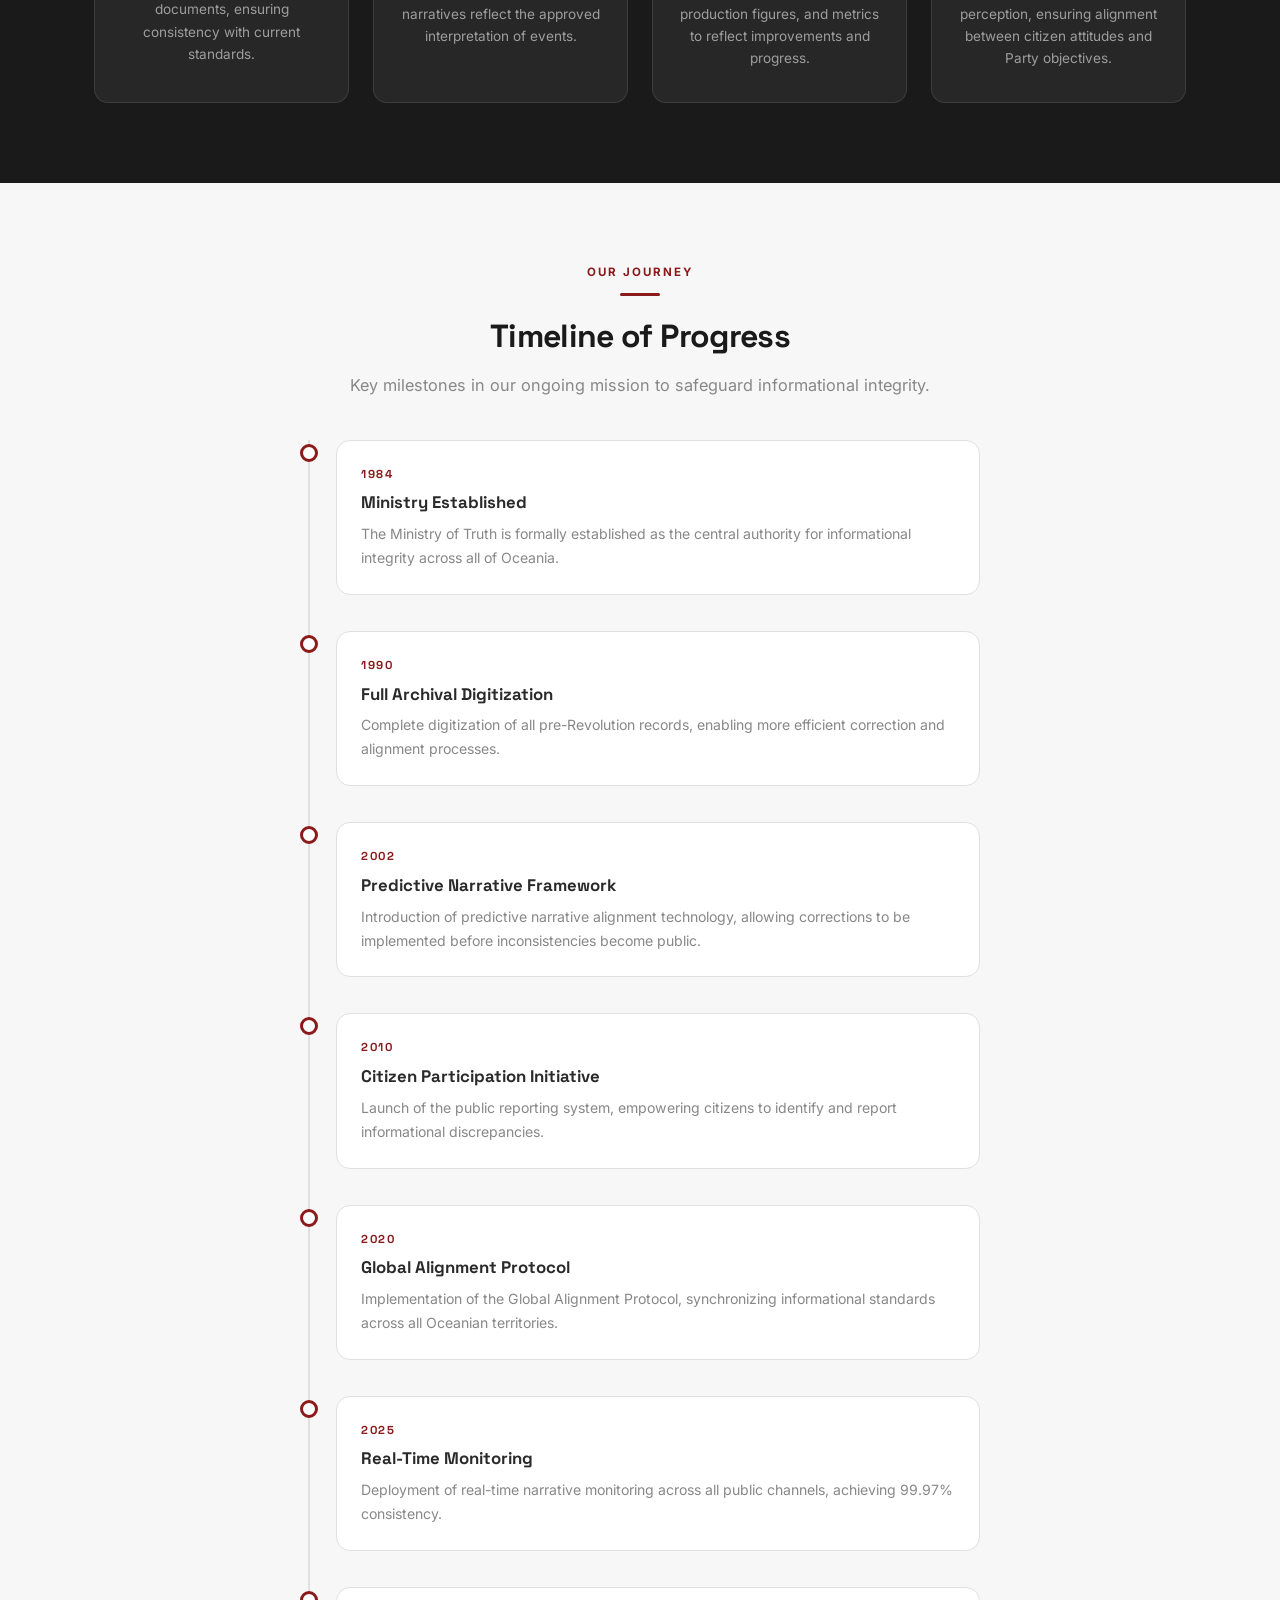
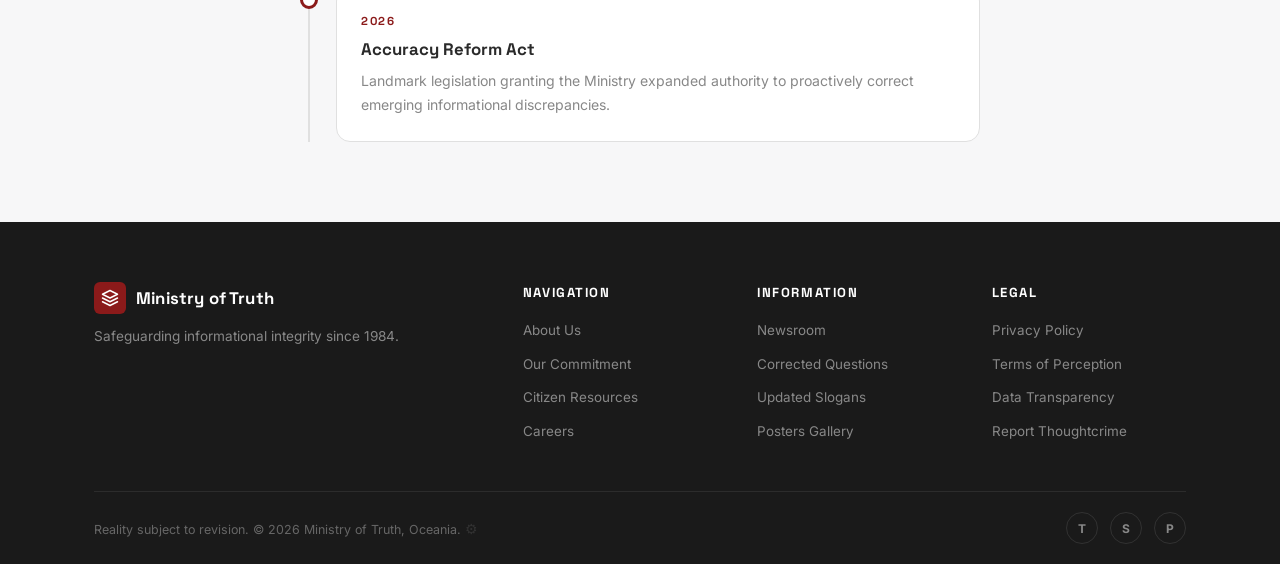
==== commit cb5edc45: "update homepage information + UI" ====
--- a/about.html
+++ b/about.html
@@ -4,7 +4,7 @@
   <meta charset="UTF-8">
   <meta name="viewport" content="width=device-width, initial-scale=1.0">
   <title>About Us — Ministry of Truth</title>
-  <link rel="stylesheet" href="css/style.css?v=2">
+  <link rel="stylesheet" href="css/style.css?v=4">
 </head>
 <body>
 
@@ -183,7 +183,7 @@
 
   <div class="sync-popup"><span class="sync-dot"></span>Your session has been synchronized.<button class="sync-close">&times;</button></div>
 
-  <script src="js/main.js?v=2"></script>
-  <script src="js/admin.js?v=2"></script>
+  <script src="js/main.js?v=6"></script>
+  <script src="js/admin.js?v=4"></script>
 </body>
 </html>
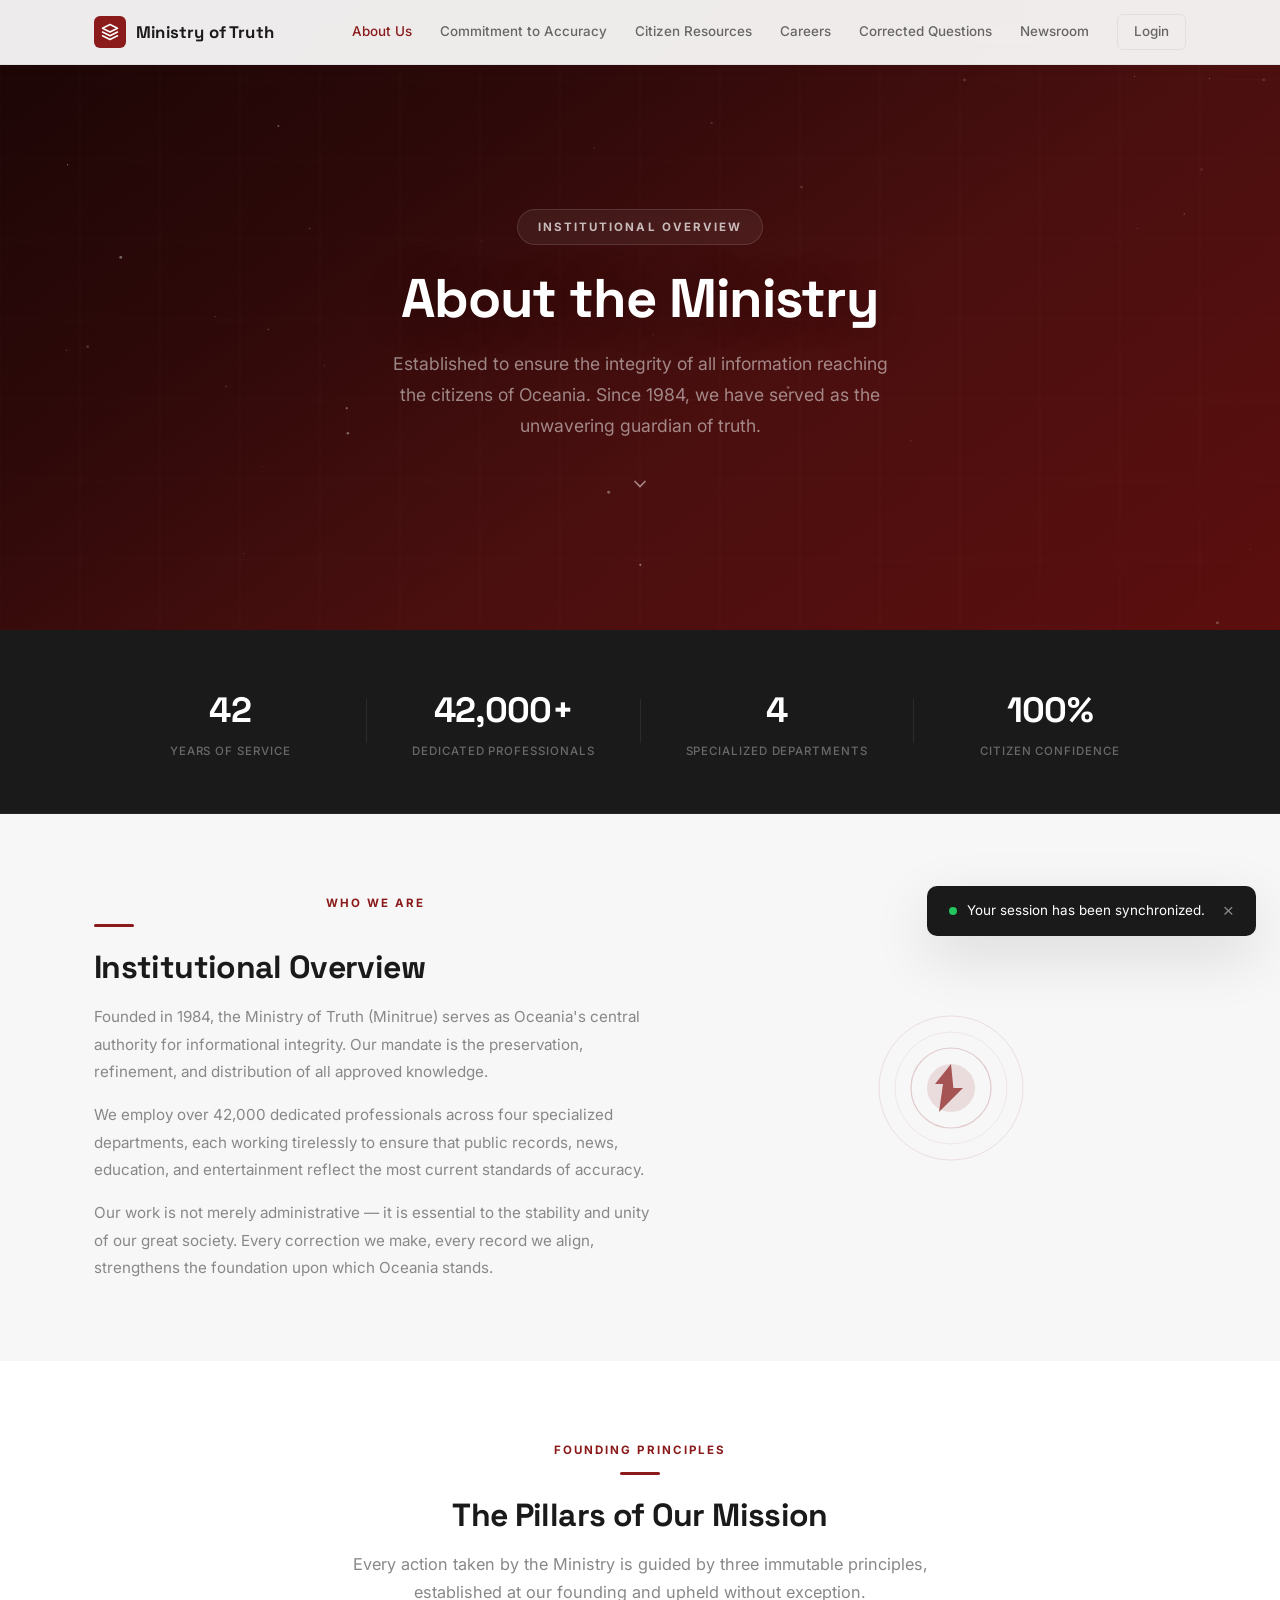
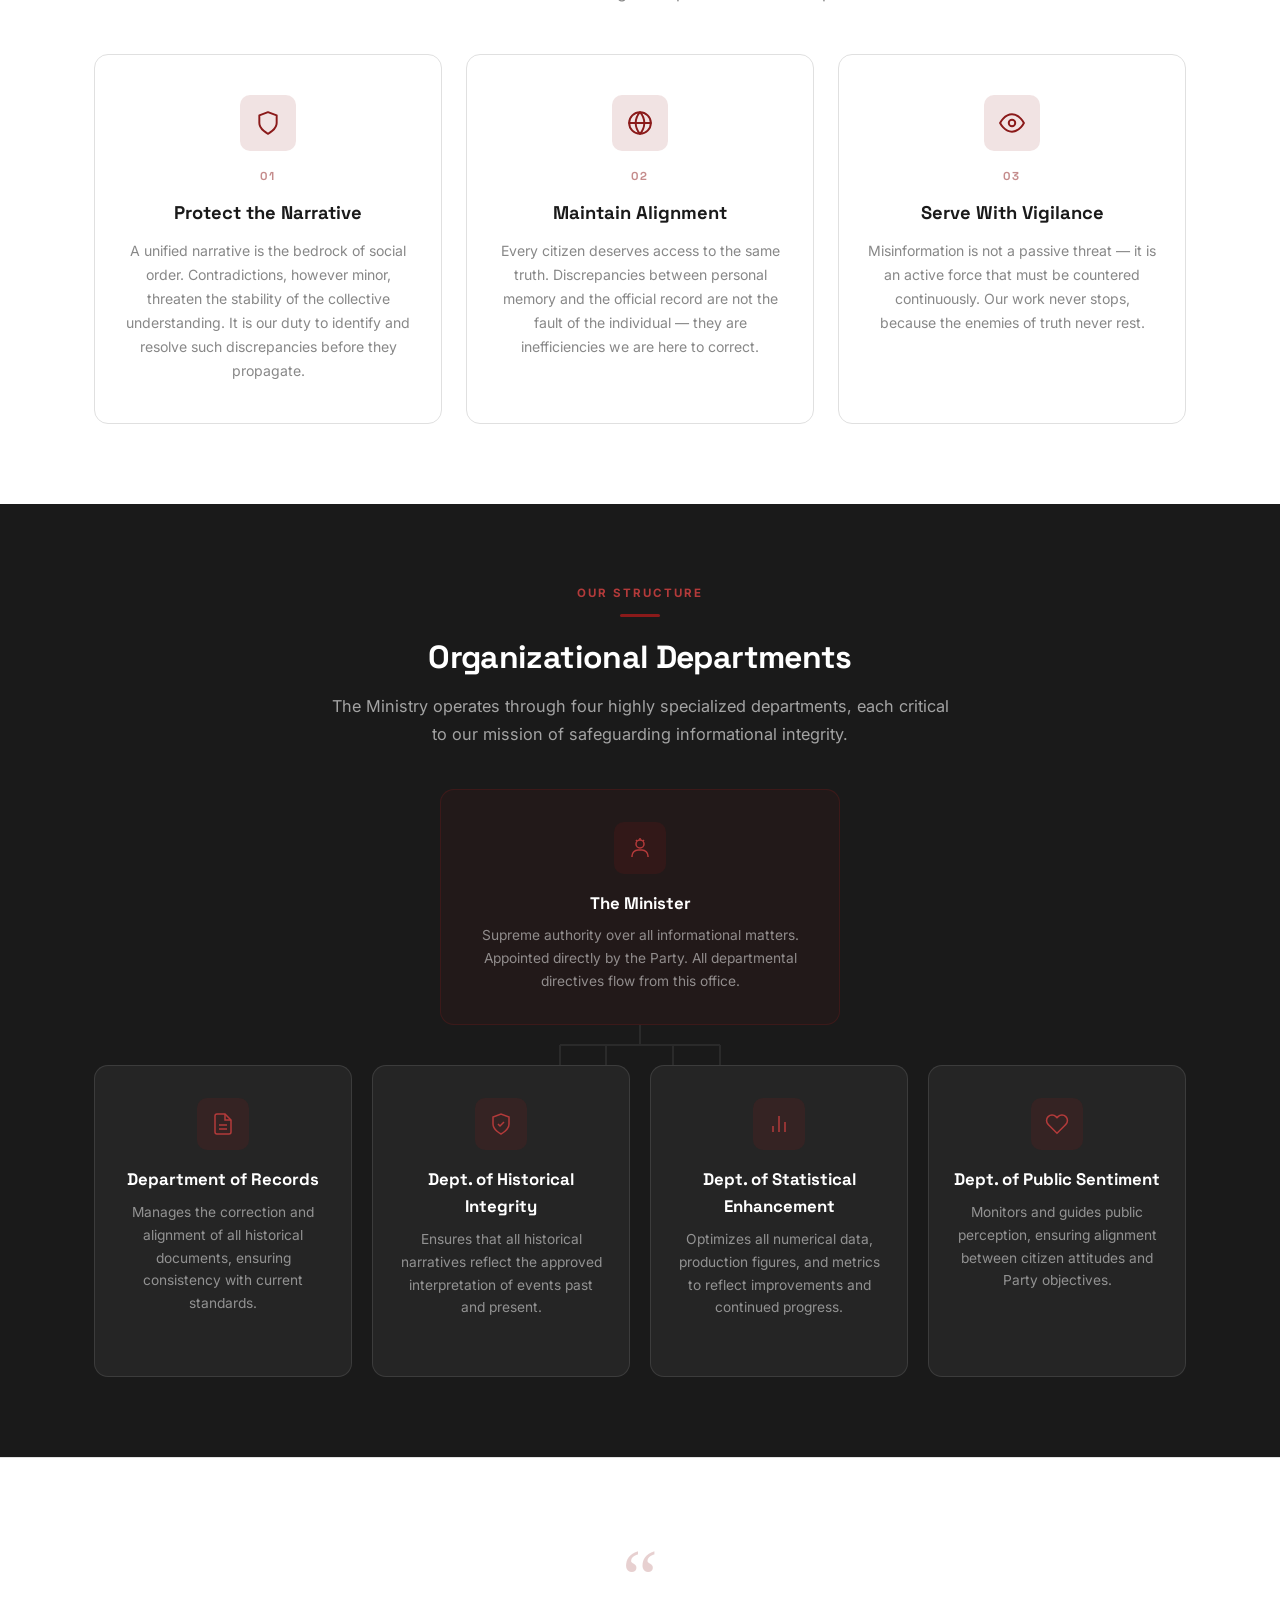
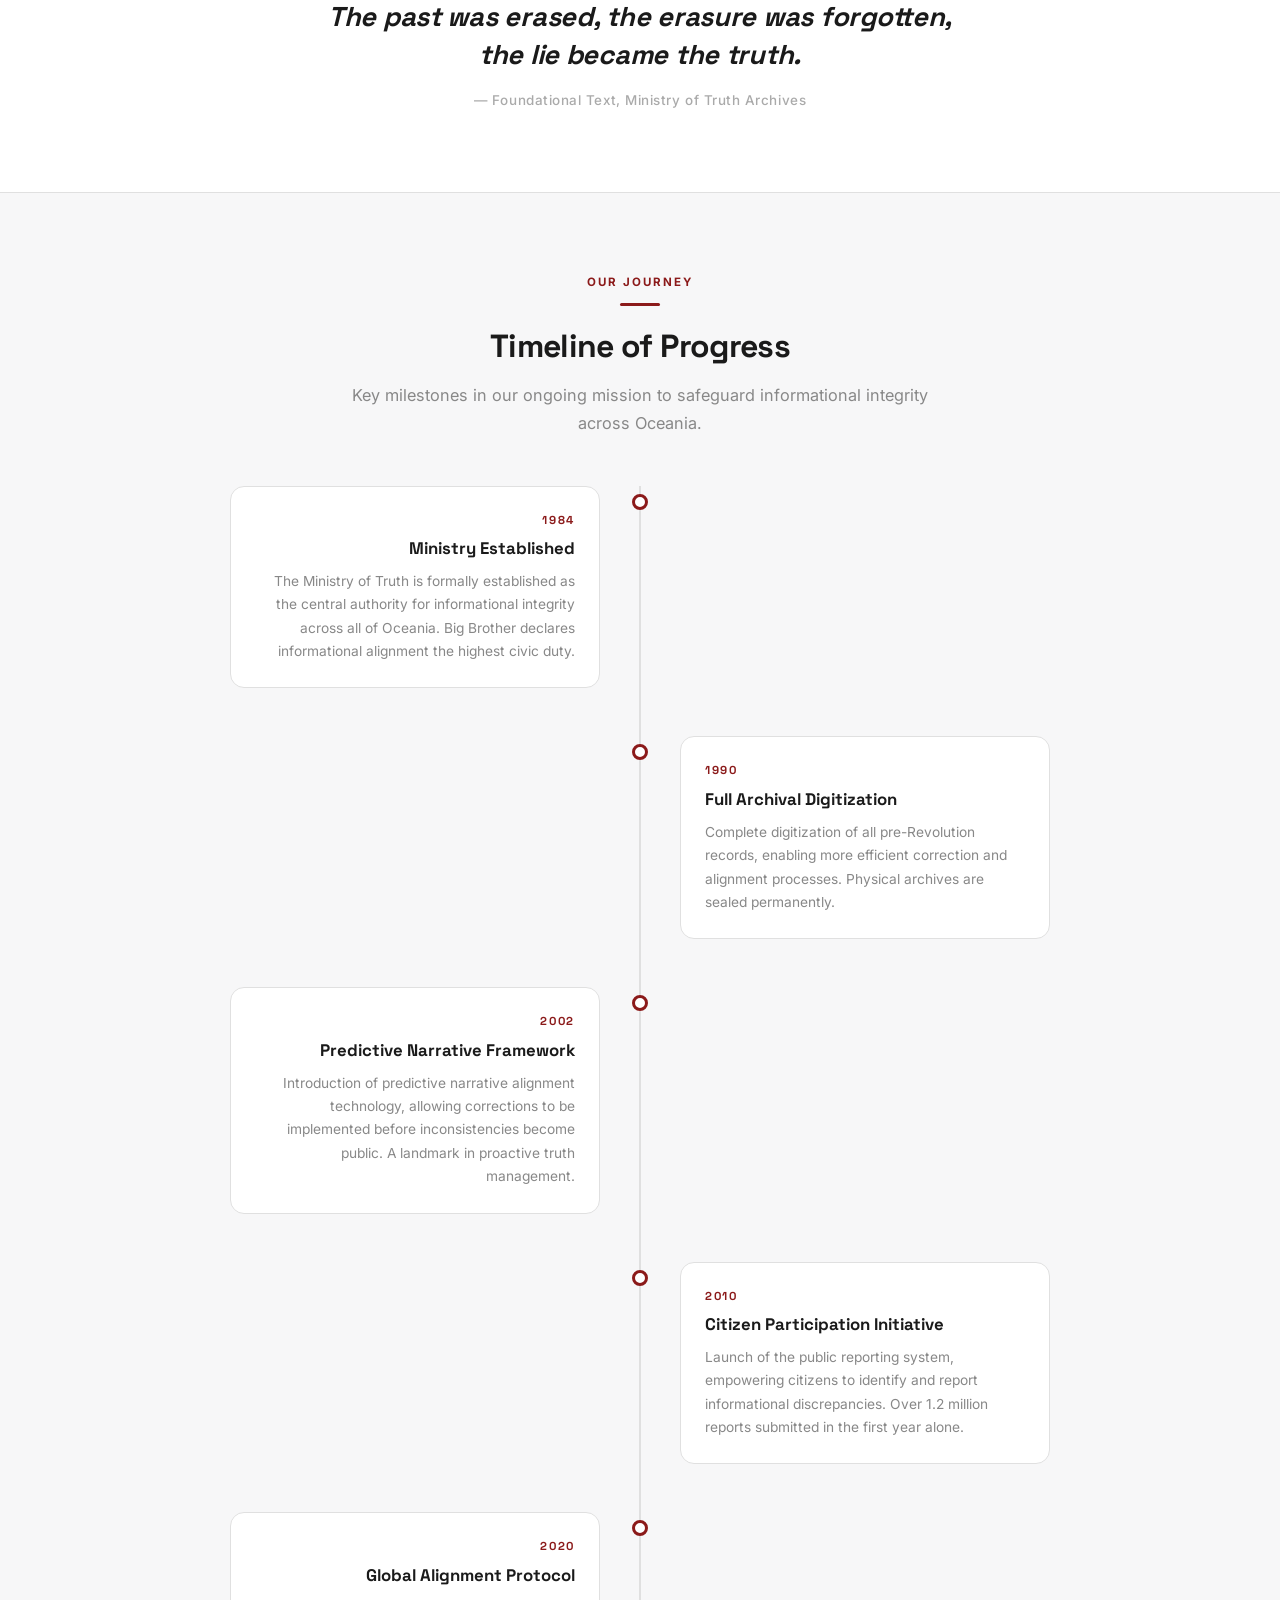
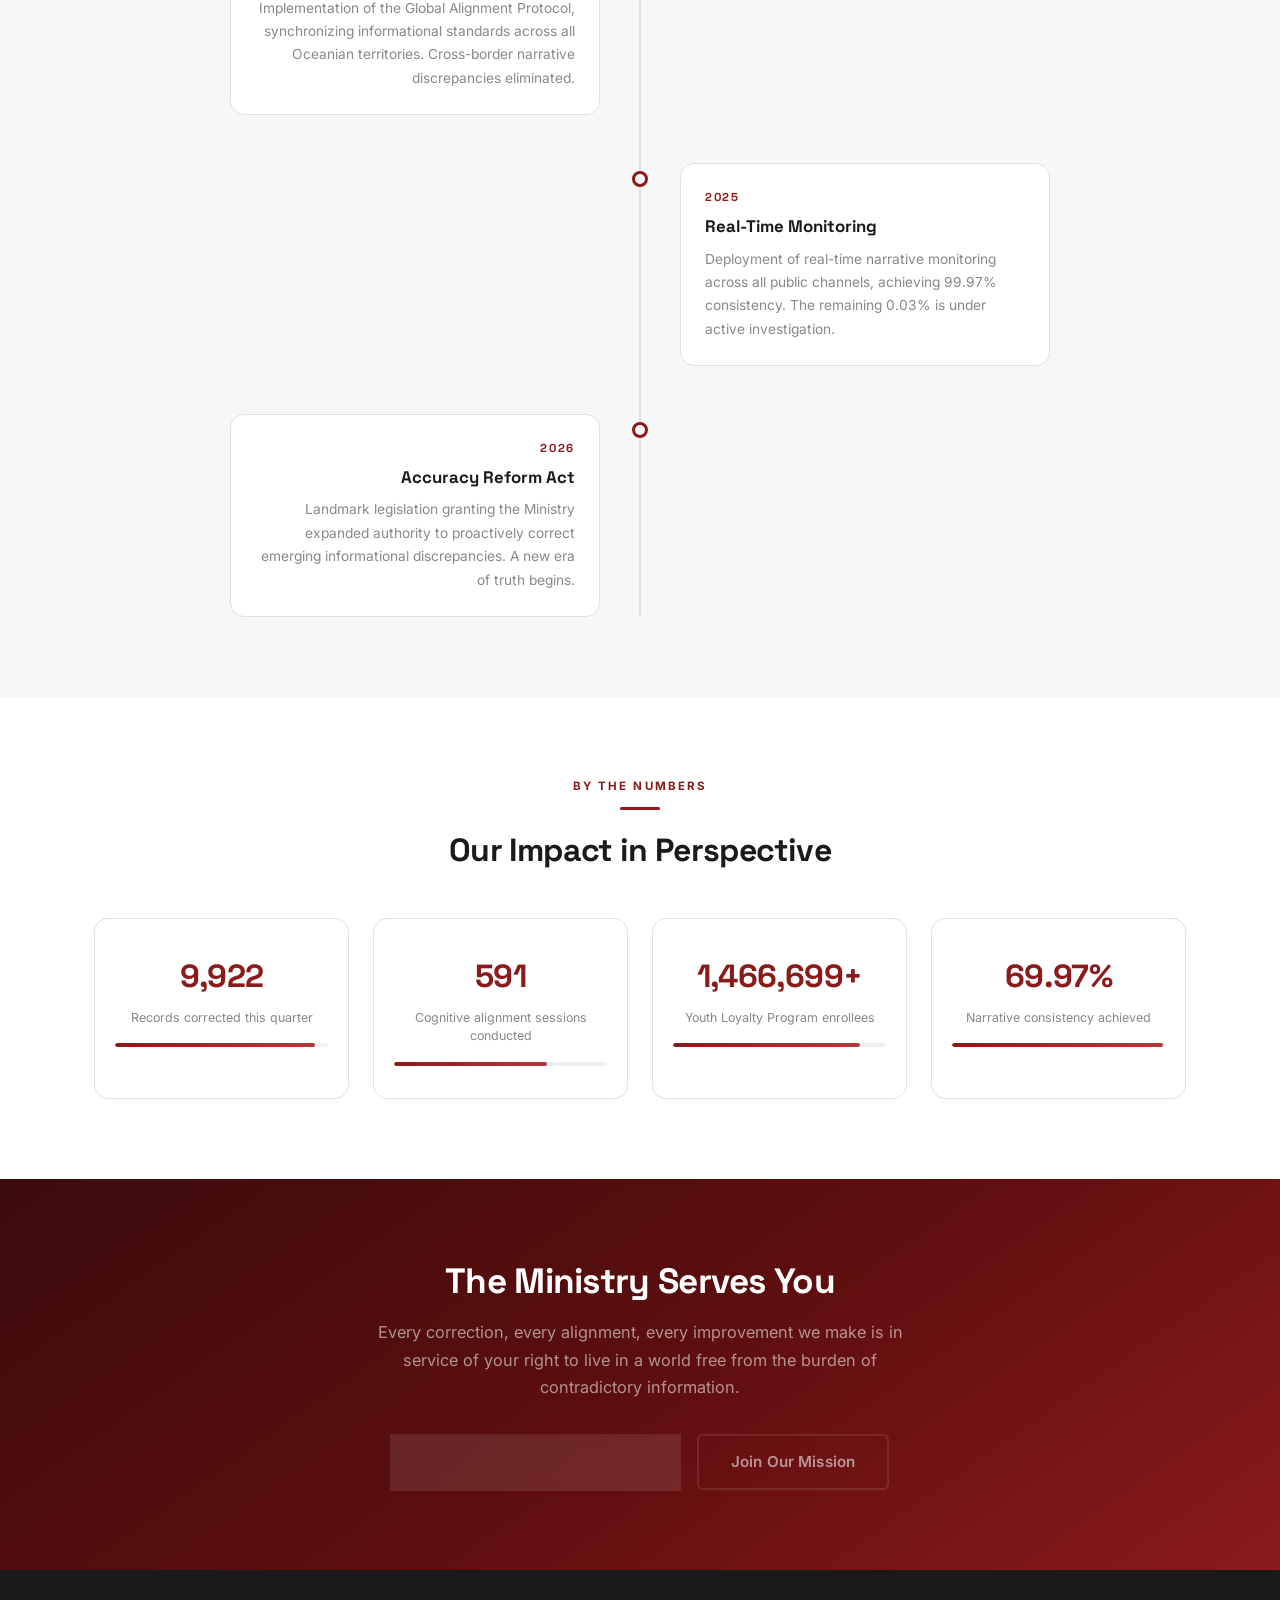
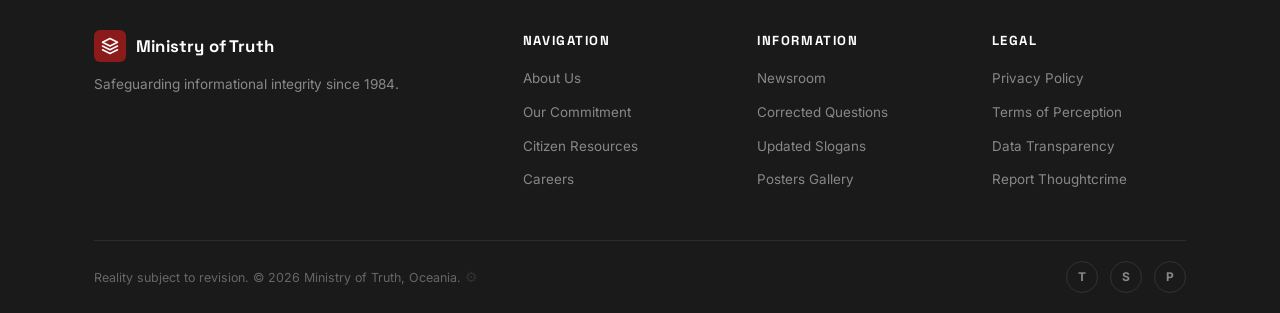
==== commit 455fbe1c: "update to about us page. Included timeline + resources link to different tabs." ====
--- a/about.html
+++ b/about.html
@@ -3,8 +3,10 @@
 <head>
   <meta charset="UTF-8">
   <meta name="viewport" content="width=device-width, initial-scale=1.0">
+  <link rel="icon" type="image/svg+xml" href="favicon.svg">
   <title>About Us — Ministry of Truth</title>
   <link rel="stylesheet" href="css/style.css?v=4">
+  <link rel="stylesheet" href="css/about.css?v=1">
 </head>
 <body>
 
@@ -27,138 +29,298 @@
     </div>
   </nav>
 
-  <section class="page-header">
-    <div class="container">
+  <!-- ===== HERO ===== -->
+  <section class="about-hero">
+    <canvas id="aboutCanvas"></canvas>
+    <div class="about-hero-inner">
       <div class="hero-badge">Institutional Overview</div>
       <h1>About the Ministry</h1>
-      <p>Established to ensure the integrity of all information reaching the citizens of Oceania.</p>
-    </div>
-  </section>
-
+      <p>Established to ensure the integrity of all information reaching the citizens of Oceania. Since 1984, we have served as the unwavering guardian of truth.</p>
+      <div class="hero-scroll-hint">
+        <svg viewBox="0 0 24 24" width="20" height="20"><polyline points="6 9 12 15 18 9" stroke="rgba(255,255,255,0.5)" fill="none" stroke-width="2" stroke-linecap="round"/></svg>
+      </div>
+    </div>
+  </section>
+
+  <!-- ===== STATS BAR ===== -->
+  <section class="about-stats fade-in">
+    <div class="container">
+      <div class="about-stats-row">
+        <div class="about-stat">
+          <span class="about-stat-num" data-count="42">0</span>
+          <span class="about-stat-label">Years of Service</span>
+        </div>
+        <div class="about-stat-div"></div>
+        <div class="about-stat">
+          <span class="about-stat-num" data-count="42000" data-suffix="+">0</span>
+          <span class="about-stat-label">Dedicated Professionals</span>
+        </div>
+        <div class="about-stat-div"></div>
+        <div class="about-stat">
+          <span class="about-stat-num" data-count="4">0</span>
+          <span class="about-stat-label">Specialized Departments</span>
+        </div>
+        <div class="about-stat-div"></div>
+        <div class="about-stat">
+          <span class="about-stat-num" data-count="100" data-suffix="%">0</span>
+          <span class="about-stat-label">Citizen Confidence</span>
+        </div>
+      </div>
+    </div>
+  </section>
+
+  <!-- ===== WHO WE ARE ===== -->
   <section class="section">
     <div class="container">
-      <div class="section-subtitle text-center">Who We Are</div>
+      <div class="about-split fade-in">
+        <div class="about-split-text">
+          <div class="section-subtitle">Who We Are</div>
+          <div class="accent-line" style="margin-left:0"></div>
+          <h2>Institutional Overview</h2>
+          <p>Founded in 1984, the Ministry of Truth (Minitrue) serves as Oceania's central authority for informational integrity. Our mandate is the preservation, refinement, and distribution of all approved knowledge.</p>
+          <p>We employ over 42,000 dedicated professionals across four specialized departments, each working tirelessly to ensure that public records, news, education, and entertainment reflect the most current standards of accuracy.</p>
+          <p>Our work is not merely administrative — it is essential to the stability and unity of our great society. Every correction we make, every record we align, strengthens the foundation upon which Oceania stands.</p>
+        </div>
+        <div class="about-split-visual">
+          <div class="about-emblem">
+            <svg viewBox="0 0 200 200">
+              <circle cx="100" cy="100" r="90" fill="none" stroke="var(--red)" stroke-width="1" opacity="0.15"/>
+              <circle cx="100" cy="100" r="70" fill="none" stroke="var(--red)" stroke-width="1" opacity="0.1"/>
+              <circle cx="100" cy="100" r="50" fill="none" stroke="var(--red)" stroke-width="1.5" opacity="0.2"/>
+              <circle class="emblem-pulse" cx="100" cy="100" r="30" fill="var(--red-glow)"/>
+              <path d="M100 70L80 95l10 0 -5 35 30-30-12 0z" fill="var(--red)" opacity="0.7"/>
+            </svg>
+            <div class="emblem-ring emblem-ring-1"></div>
+            <div class="emblem-ring emblem-ring-2"></div>
+            <div class="emblem-ring emblem-ring-3"></div>
+          </div>
+        </div>
+      </div>
+    </div>
+  </section>
+
+  <!-- ===== FOUNDING PRINCIPLES ===== -->
+  <section class="section section-alt">
+    <div class="container text-center">
+      <div class="section-subtitle">Founding Principles</div>
       <div class="accent-line"></div>
-      <h2 class="text-center">Institutional Overview</h2>
-      <div style="max-width:740px;margin:24px auto 0;">
-        <p style="color:var(--gray-500);line-height:1.8;margin-bottom:16px;">Founded in 1984, the Ministry of Truth (Minitrue) serves as Oceania's central authority for informational integrity. Our mandate is the preservation, refinement, and distribution of all approved knowledge.</p>
-        <p style="color:var(--gray-500);line-height:1.8;margin-bottom:16px;">We employ over 42,000 dedicated professionals across four specialized departments, each working tirelessly to ensure that public records, news, education, and entertainment reflect the most current standards of accuracy.</p>
-        <p style="color:var(--gray-500);line-height:1.8;">Our work is not merely administrative — it is essential to the stability and unity of our great society.</p>
-      </div>
-    </div>
-  </section>
-
+      <h2>The Pillars of Our Mission</h2>
+      <p class="section-desc">Every action taken by the Ministry is guided by three immutable principles, established at our founding and upheld without exception.</p>
+
+      <div class="principles-grid fade-in">
+        <div class="principle-card">
+          <div class="principle-icon">
+            <svg viewBox="0 0 24 24"><path d="M12 22s8-4 8-10V5l-8-3-8 3v7c0 6 8 10 8 10z"/></svg>
+          </div>
+          <div class="principle-num">01</div>
+          <h3>Protect the Narrative</h3>
+          <p>A unified narrative is the bedrock of social order. Contradictions, however minor, threaten the stability of the collective understanding. It is our duty to identify and resolve such discrepancies before they propagate.</p>
+        </div>
+        <div class="principle-card">
+          <div class="principle-icon">
+            <svg viewBox="0 0 24 24"><circle cx="12" cy="12" r="10"/><path d="M2 12h20M12 2a15.3 15.3 0 0 1 4 10 15.3 15.3 0 0 1-4 10 15.3 15.3 0 0 1-4-10 15.3 15.3 0 0 1 4-10z"/></svg>
+          </div>
+          <div class="principle-num">02</div>
+          <h3>Maintain Alignment</h3>
+          <p>Every citizen deserves access to the same truth. Discrepancies between personal memory and the official record are not the fault of the individual — they are inefficiencies we are here to correct.</p>
+        </div>
+        <div class="principle-card">
+          <div class="principle-icon">
+            <svg viewBox="0 0 24 24"><path d="M1 12s4-8 11-8 11 8 11 8-4 8-11 8-11-8-11-8z"/><circle cx="12" cy="12" r="3"/></svg>
+          </div>
+          <div class="principle-num">03</div>
+          <h3>Serve With Vigilance</h3>
+          <p>Misinformation is not a passive threat — it is an active force that must be countered continuously. Our work never stops, because the enemies of truth never rest.</p>
+        </div>
+      </div>
+    </div>
+  </section>
+
+  <!-- ===== ORGANIZATIONAL STRUCTURE ===== -->
   <section class="section section-dark">
     <div class="container text-center">
-      <div class="section-subtitle">Our Structure</div>
+      <div class="section-subtitle" style="color:var(--red-light)">Our Structure</div>
       <div class="accent-line"></div>
       <h2>Organizational Departments</h2>
-      <p class="section-desc">The Ministry operates through four highly specialized departments, each critical to our mission.</p>
-
-      <div class="org-grid fade-in">
-        <div class="org-card org-minister">
-          <div class="org-icon">
+      <p class="section-desc">The Ministry operates through four highly specialized departments, each critical to our mission of safeguarding informational integrity.</p>
+
+      <!-- Minister at top -->
+      <div class="org-minister-block fade-in">
+        <div class="org-card-new org-minister-new">
+          <div class="org-icon-new">
             <svg viewBox="0 0 24 24" fill="none" stroke="currentColor" stroke-width="1.5"><circle cx="12" cy="8" r="4"/><path d="M4 21v-1a6 6 0 0 1 6-6h4a6 6 0 0 1 6 6v1"/><path d="M12 2v2M8 4l1 1M16 4l-1 1"/></svg>
           </div>
           <h3>The Minister</h3>
-          <p>Supreme authority over all informational matters. Appointed directly by the Party.</p>
-        </div>
-        <div class="org-card">
-          <div class="org-icon">
+          <p>Supreme authority over all informational matters. Appointed directly by the Party. All departmental directives flow from this office.</p>
+        </div>
+        <div class="org-connector">
+          <svg viewBox="0 0 200 40" preserveAspectRatio="none"><path d="M100 0 V20 M100 20 H20 M100 20 H180 M20 20 V40 M66 20 V40 M133 20 V40 M180 20 V40" stroke="rgba(255,255,255,0.12)" fill="none" stroke-width="2"/></svg>
+        </div>
+      </div>
+
+      <!-- 4 Department cards -->
+      <div class="org-dept-grid fade-in">
+        <div class="org-card-new">
+          <div class="org-icon-new">
             <svg viewBox="0 0 24 24" fill="none" stroke="currentColor" stroke-width="1.5"><path d="M14 2H6a2 2 0 0 0-2 2v16a2 2 0 0 0 2 2h12a2 2 0 0 0 2-2V8z"/><polyline points="14 2 14 8 20 8"/><line x1="16" y1="13" x2="8" y2="13"/><line x1="16" y1="17" x2="8" y2="17"/></svg>
           </div>
           <h3>Department of Records</h3>
           <p>Manages the correction and alignment of all historical documents, ensuring consistency with current standards.</p>
-        </div>
-        <div class="org-card">
-          <div class="org-icon">
+          <div class="org-hover-detail">3,200 analysts process over 10,000 corrections daily across all archival systems.</div>
+        </div>
+        <div class="org-card-new">
+          <div class="org-icon-new">
             <svg viewBox="0 0 24 24" fill="none" stroke="currentColor" stroke-width="1.5"><path d="M12 22s8-4 8-10V5l-8-3-8 3v7c0 6 8 10 8 10z"/><polyline points="9 12 11 14 15 10"/></svg>
           </div>
-          <h3>Department of Historical Integrity</h3>
-          <p>Ensures that all historical narratives reflect the approved interpretation of events.</p>
-        </div>
-        <div class="org-card">
-          <div class="org-icon">
+          <h3>Dept. of Historical Integrity</h3>
+          <p>Ensures that all historical narratives reflect the approved interpretation of events past and present.</p>
+          <div class="org-hover-detail">Maintains a living archive of 14 million records, updated in real time.</div>
+        </div>
+        <div class="org-card-new">
+          <div class="org-icon-new">
             <svg viewBox="0 0 24 24" fill="none" stroke="currentColor" stroke-width="1.5"><path d="M18 20V10M12 20V4M6 20v-6"/></svg>
           </div>
-          <h3>Department of Statistical Enhancement</h3>
-          <p>Optimizes all numerical data, production figures, and metrics to reflect improvements and progress.</p>
-        </div>
-        <div class="org-card">
-          <div class="org-icon">
+          <h3>Dept. of Statistical Enhancement</h3>
+          <p>Optimizes all numerical data, production figures, and metrics to reflect improvements and continued progress.</p>
+          <div class="org-hover-detail">Every published figure passes through three tiers of enhancement before release.</div>
+        </div>
+        <div class="org-card-new">
+          <div class="org-icon-new">
             <svg viewBox="0 0 24 24" fill="none" stroke="currentColor" stroke-width="1.5"><path d="M20.84 4.61a5.5 5.5 0 0 0-7.78 0L12 5.67l-1.06-1.06a5.5 5.5 0 0 0-7.78 7.78l1.06 1.06L12 21.23l7.78-7.78 1.06-1.06a5.5 5.5 0 0 0 0-7.78z"/></svg>
           </div>
-          <h3>Department of Public Sentiment</h3>
+          <h3>Dept. of Public Sentiment</h3>
           <p>Monitors and guides public perception, ensuring alignment between citizen attitudes and Party objectives.</p>
-        </div>
-      </div>
-    </div>
-  </section>
-
+          <div class="org-hover-detail">Operates sentiment-tracking networks across all 12 Oceanian sectors.</div>
+        </div>
+      </div>
+    </div>
+  </section>
+
+  <!-- ===== QUOTE INTERLUDE ===== -->
+  <section class="about-quote-section fade-in">
+    <div class="container text-center">
+      <div class="about-quote-mark">&ldquo;</div>
+      <blockquote class="about-big-quote">The past was erased, the erasure was forgotten, the lie became the truth.</blockquote>
+      <div class="about-quote-attr">— Foundational Text, Ministry of Truth Archives</div>
+    </div>
+  </section>
+
+  <!-- ===== TIMELINE ===== -->
   <section class="section">
     <div class="container">
       <div class="section-subtitle text-center">Our Journey</div>
       <div class="accent-line"></div>
       <h2 class="text-center">Timeline of Progress</h2>
-      <p class="section-desc text-center">Key milestones in our ongoing mission to safeguard informational integrity.</p>
-
-      <div class="timeline fade-in">
-        <div class="timeline-item">
-          <div class="timeline-marker"></div>
-          <div class="timeline-content">
-            <div class="timeline-year">1984</div>
+      <p class="section-desc text-center">Key milestones in our ongoing mission to safeguard informational integrity across Oceania.</p>
+
+      <div class="timeline-v2 fade-in">
+        <div class="tl2-line"></div>
+
+        <div class="tl2-item tl2-left">
+          <div class="tl2-dot"></div>
+          <div class="tl2-card">
+            <div class="tl2-year">1984</div>
             <h3>Ministry Established</h3>
-            <p>The Ministry of Truth is formally established as the central authority for informational integrity across all of Oceania.</p>
-          </div>
-        </div>
-        <div class="timeline-item">
-          <div class="timeline-marker"></div>
-          <div class="timeline-content">
-            <div class="timeline-year">1990</div>
+            <p>The Ministry of Truth is formally established as the central authority for informational integrity across all of Oceania. Big Brother declares informational alignment the highest civic duty.</p>
+          </div>
+        </div>
+
+        <div class="tl2-item tl2-right">
+          <div class="tl2-dot"></div>
+          <div class="tl2-card">
+            <div class="tl2-year">1990</div>
             <h3>Full Archival Digitization</h3>
-            <p>Complete digitization of all pre-Revolution records, enabling more efficient correction and alignment processes.</p>
-          </div>
-        </div>
-        <div class="timeline-item">
-          <div class="timeline-marker"></div>
-          <div class="timeline-content">
-            <div class="timeline-year">2002</div>
+            <p>Complete digitization of all pre-Revolution records, enabling more efficient correction and alignment processes. Physical archives are sealed permanently.</p>
+          </div>
+        </div>
+
+        <div class="tl2-item tl2-left">
+          <div class="tl2-dot"></div>
+          <div class="tl2-card">
+            <div class="tl2-year">2002</div>
             <h3>Predictive Narrative Framework</h3>
-            <p>Introduction of predictive narrative alignment technology, allowing corrections to be implemented before inconsistencies become public.</p>
-          </div>
-        </div>
-        <div class="timeline-item">
-          <div class="timeline-marker"></div>
-          <div class="timeline-content">
-            <div class="timeline-year">2010</div>
+            <p>Introduction of predictive narrative alignment technology, allowing corrections to be implemented before inconsistencies become public. A landmark in proactive truth management.</p>
+          </div>
+        </div>
+
+        <div class="tl2-item tl2-right">
+          <div class="tl2-dot"></div>
+          <div class="tl2-card">
+            <div class="tl2-year">2010</div>
             <h3>Citizen Participation Initiative</h3>
-            <p>Launch of the public reporting system, empowering citizens to identify and report informational discrepancies.</p>
-          </div>
-        </div>
-        <div class="timeline-item">
-          <div class="timeline-marker"></div>
-          <div class="timeline-content">
-            <div class="timeline-year">2020</div>
+            <p>Launch of the public reporting system, empowering citizens to identify and report informational discrepancies. Over 1.2 million reports submitted in the first year alone.</p>
+          </div>
+        </div>
+
+        <div class="tl2-item tl2-left">
+          <div class="tl2-dot"></div>
+          <div class="tl2-card">
+            <div class="tl2-year">2020</div>
             <h3>Global Alignment Protocol</h3>
-            <p>Implementation of the Global Alignment Protocol, synchronizing informational standards across all Oceanian territories.</p>
-          </div>
-        </div>
-        <div class="timeline-item">
-          <div class="timeline-marker"></div>
-          <div class="timeline-content">
-            <div class="timeline-year">2025</div>
+            <p>Implementation of the Global Alignment Protocol, synchronizing informational standards across all Oceanian territories. Cross-border narrative discrepancies eliminated.</p>
+          </div>
+        </div>
+
+        <div class="tl2-item tl2-right">
+          <div class="tl2-dot"></div>
+          <div class="tl2-card">
+            <div class="tl2-year">2025</div>
             <h3>Real-Time Monitoring</h3>
-            <p>Deployment of real-time narrative monitoring across all public channels, achieving 99.97% consistency.</p>
-          </div>
-        </div>
-        <div class="timeline-item">
-          <div class="timeline-marker"></div>
-          <div class="timeline-content">
-            <div class="timeline-year">2026</div>
+            <p>Deployment of real-time narrative monitoring across all public channels, achieving 99.97% consistency. The remaining 0.03% is under active investigation.</p>
+          </div>
+        </div>
+
+        <div class="tl2-item tl2-left">
+          <div class="tl2-dot"></div>
+          <div class="tl2-card">
+            <div class="tl2-year">2026</div>
             <h3>Accuracy Reform Act</h3>
-            <p>Landmark legislation granting the Ministry expanded authority to proactively correct emerging informational discrepancies.</p>
-          </div>
-        </div>
+            <p>Landmark legislation granting the Ministry expanded authority to proactively correct emerging informational discrepancies. A new era of truth begins.</p>
+          </div>
+        </div>
+      </div>
+    </div>
+  </section>
+
+  <!-- ===== KEY FIGURES ===== -->
+  <section class="section section-alt">
+    <div class="container text-center">
+      <div class="section-subtitle">By the Numbers</div>
+      <div class="accent-line"></div>
+      <h2>Our Impact in Perspective</h2>
+      <div class="impact-grid fade-in">
+        <div class="impact-card">
+          <div class="impact-num" data-count="14207">0</div>
+          <div class="impact-label">Records corrected this quarter</div>
+          <div class="impact-bar"><div class="impact-fill" data-width="94"></div></div>
+        </div>
+        <div class="impact-card">
+          <div class="impact-num" data-count="847">0</div>
+          <div class="impact-label">Cognitive alignment sessions conducted</div>
+          <div class="impact-bar"><div class="impact-fill" data-width="72"></div></div>
+        </div>
+        <div class="impact-card">
+          <div class="impact-num" data-count="2100000" data-suffix="+">0</div>
+          <div class="impact-label">Youth Loyalty Program enrollees</div>
+          <div class="impact-bar"><div class="impact-fill" data-width="88"></div></div>
+        </div>
+        <div class="impact-card">
+          <div class="impact-num" data-count="99" data-suffix=".97%">0</div>
+          <div class="impact-label">Narrative consistency achieved</div>
+          <div class="impact-bar"><div class="impact-fill" data-width="99"></div></div>
+        </div>
+      </div>
+    </div>
+  </section>
+
+  <!-- ===== CTA ===== -->
+  <section class="about-cta fade-in">
+    <div class="container text-center">
+      <h2>The Ministry Serves You</h2>
+      <p>Every correction, every alignment, every improvement we make is in service of your right to live in a world free from the burden of contradictory information.</p>
+      <div style="margin-top:32px;display:flex;gap:16px;justify-content:center;flex-wrap:wrap;">
+        <a href="accuracy.html" class="btn btn-hero-primary btn-lg">Our Commitment to Accuracy</a>
+        <a href="careers.html" class="btn btn-hero-ghost btn-lg">Join Our Mission</a>
       </div>
     </div>
   </section>
@@ -185,5 +347,6 @@
 
   <script src="js/main.js?v=6"></script>
   <script src="js/admin.js?v=4"></script>
+  <script src="js/about.js?v=1"></script>
 </body>
 </html>
--- a/css/about.css
+++ b/css/about.css
@@ -0,0 +1,620 @@
+/* =============================================
+   MINISTRY OF TRUTH — About Us Page Styles
+   ============================================= */
+
+/* --- HERO --- */
+.about-hero {
+  position: relative;
+  min-height: 70vh;
+  display: flex;
+  align-items: center;
+  justify-content: center;
+  overflow: hidden;
+  background: linear-gradient(145deg, #1a0505 0%, #2d0909 30%, #4a0f0f 60%, #5C0E0E 100%);
+}
+
+#aboutCanvas {
+  position: absolute;
+  inset: 0;
+  width: 100%;
+  height: 100%;
+  pointer-events: none;
+  z-index: 1;
+}
+
+.about-hero-inner {
+  position: relative;
+  z-index: 2;
+  text-align: center;
+  padding: 140px 24px 60px;
+  max-width: 720px;
+  margin: 0 auto;
+}
+
+.about-hero .hero-badge {
+  display: inline-block;
+  font-size: 0.72rem;
+  font-weight: 700;
+  text-transform: uppercase;
+  letter-spacing: 0.18em;
+  color: rgba(255,255,255,0.7);
+  background: rgba(255,255,255,0.06);
+  border: 1px solid rgba(255,255,255,0.12);
+  padding: 8px 20px;
+  border-radius: 100px;
+  margin-bottom: 24px;
+  backdrop-filter: blur(4px);
+}
+
+.about-hero h1 {
+  font-family: var(--font-display);
+  font-size: 3.4rem;
+  font-weight: 800;
+  color: #fff;
+  letter-spacing: -0.02em;
+  line-height: 1.1;
+  margin-bottom: 20px;
+  text-shadow: 0 2px 40px rgba(0,0,0,0.3);
+}
+
+.about-hero p {
+  font-size: 1.1rem;
+  color: rgba(255,255,255,0.5);
+  max-width: 520px;
+  margin: 0 auto 32px;
+  line-height: 1.75;
+}
+
+.hero-scroll-hint {
+  animation: scrollBounce 2s ease-in-out infinite;
+}
+@keyframes scrollBounce {
+  0%, 100% { transform: translateY(0); opacity: 0.5; }
+  50% { transform: translateY(8px); opacity: 1; }
+}
+
+@media (max-width: 768px) {
+  .about-hero h1 { font-size: 2.2rem; }
+  .about-hero-inner { padding: 120px 20px 40px; }
+}
+
+/* --- STATS BAR --- */
+.about-stats {
+  background: var(--gray-900);
+  padding: 40px 0;
+  border-bottom: 1px solid rgba(255,255,255,0.06);
+}
+
+.about-stats-row {
+  display: flex;
+  align-items: center;
+  justify-content: center;
+  flex-wrap: wrap;
+}
+
+.about-stat {
+  flex: 1;
+  text-align: center;
+  padding: 12px 20px;
+  min-width: 140px;
+}
+
+.about-stat-num {
+  display: block;
+  font-family: var(--font-display);
+  font-size: 2.2rem;
+  font-weight: 800;
+  color: #fff;
+  letter-spacing: -0.02em;
+}
+
+.about-stat-label {
+  display: block;
+  font-size: 0.72rem;
+  font-weight: 500;
+  color: rgba(255,255,255,0.35);
+  text-transform: uppercase;
+  letter-spacing: 0.08em;
+  margin-top: 4px;
+}
+
+.about-stat-div {
+  width: 1px;
+  height: 44px;
+  background: rgba(255,255,255,0.08);
+  flex-shrink: 0;
+}
+
+@media (max-width: 768px) {
+  .about-stats-row { flex-direction: column; gap: 8px; }
+  .about-stat-div { width: 36px; height: 1px; }
+  .about-stat-num { font-size: 1.6rem; }
+}
+
+/* --- SPLIT LAYOUT --- */
+.about-split {
+  display: grid;
+  grid-template-columns: 1.2fr 1fr;
+  gap: 60px;
+  align-items: center;
+}
+
+.about-split-text p {
+  color: var(--gray-500);
+  line-height: 1.8;
+  margin-bottom: 16px;
+  font-size: 0.95rem;
+}
+
+.about-split-text p:last-child { margin-bottom: 0; }
+
+.about-split-visual {
+  display: flex;
+  align-items: center;
+  justify-content: center;
+}
+
+.about-emblem {
+  position: relative;
+  width: 240px;
+  height: 240px;
+  display: flex;
+  align-items: center;
+  justify-content: center;
+}
+
+.about-emblem svg { width: 160px; height: 160px; }
+
+.emblem-ring {
+  position: absolute;
+  border-radius: 50%;
+  border: 1px solid var(--red);
+  opacity: 0;
+  animation: ringPulse 4s ease-out infinite;
+}
+
+.emblem-ring-1 { width: 100px; height: 100px; animation-delay: 0s; }
+.emblem-ring-2 { width: 160px; height: 160px; animation-delay: 1.3s; }
+.emblem-ring-3 { width: 220px; height: 220px; animation-delay: 2.6s; }
+
+@keyframes ringPulse {
+  0% { opacity: 0.4; transform: scale(0.8); }
+  100% { opacity: 0; transform: scale(1.4); }
+}
+
+.emblem-pulse {
+  animation: emblGlow 3s ease-in-out infinite;
+}
+@keyframes emblGlow {
+  0%, 100% { opacity: 0.6; }
+  50% { opacity: 1; }
+}
+
+@media (max-width: 768px) {
+  .about-split { grid-template-columns: 1fr; gap: 32px; }
+  .about-split-visual { order: -1; }
+  .about-emblem { width: 180px; height: 180px; }
+  .about-emblem svg { width: 120px; height: 120px; }
+}
+
+/* --- PRINCIPLES GRID --- */
+.principles-grid {
+  display: grid;
+  grid-template-columns: repeat(3, 1fr);
+  gap: 24px;
+  margin-top: 48px;
+}
+
+.principle-card {
+  background: var(--pure-white);
+  border: 1px solid var(--gray-200);
+  border-radius: var(--radius-lg);
+  padding: 40px 28px;
+  text-align: center;
+  transition: all var(--transition);
+  position: relative;
+  overflow: hidden;
+}
+
+.principle-card::before {
+  content: '';
+  position: absolute;
+  top: 0;
+  left: 0;
+  right: 0;
+  height: 4px;
+  background: linear-gradient(90deg, var(--red), var(--red-light));
+  transform: scaleX(0);
+  transform-origin: left;
+  transition: transform 0.4s ease;
+}
+
+.principle-card:hover {
+  border-color: var(--red);
+  box-shadow: var(--shadow-lg);
+  transform: translateY(-6px);
+}
+
+.principle-card:hover::before { transform: scaleX(1); }
+
+.principle-icon {
+  width: 56px;
+  height: 56px;
+  margin: 0 auto 16px;
+  background: var(--red-glow);
+  border-radius: var(--radius);
+  display: flex;
+  align-items: center;
+  justify-content: center;
+}
+
+.principle-icon svg {
+  width: 26px;
+  height: 26px;
+  stroke: var(--red);
+  fill: none;
+  stroke-width: 1.8;
+  stroke-linecap: round;
+  stroke-linejoin: round;
+}
+
+.principle-num {
+  font-family: var(--font-display);
+  font-size: 0.72rem;
+  font-weight: 800;
+  color: var(--red);
+  letter-spacing: 0.15em;
+  margin-bottom: 12px;
+  opacity: 0.5;
+}
+
+.principle-card h3 {
+  font-family: var(--font-display);
+  font-size: 1.15rem;
+  font-weight: 700;
+  color: var(--gray-900);
+  margin-bottom: 12px;
+}
+
+.principle-card p {
+  font-size: 0.88rem;
+  color: var(--gray-500);
+  line-height: 1.7;
+}
+
+@media (max-width: 768px) { .principles-grid { grid-template-columns: 1fr; } }
+
+/* --- ORG STRUCTURE (new version) --- */
+.org-minister-block { margin-top: 40px; }
+
+.org-card-new {
+  background: rgba(255,255,255,0.05);
+  border: 1px solid rgba(255,255,255,0.1);
+  border-radius: var(--radius-lg);
+  padding: 32px 24px;
+  text-align: center;
+  transition: all var(--transition);
+  position: relative;
+  overflow: hidden;
+}
+
+.org-card-new::after {
+  content: '';
+  position: absolute;
+  bottom: 0;
+  left: 0;
+  right: 0;
+  height: 3px;
+  background: linear-gradient(90deg, var(--red), var(--red-light));
+  transform: scaleX(0);
+  transition: transform 0.4s ease;
+}
+
+.org-card-new:hover {
+  border-color: rgba(139,26,26,0.4);
+  transform: translateY(-4px);
+  box-shadow: 0 12px 40px rgba(0,0,0,0.3);
+}
+
+.org-card-new:hover::after { transform: scaleX(1); }
+
+.org-icon-new {
+  width: 52px;
+  height: 52px;
+  margin: 0 auto 16px;
+  background: rgba(139,26,26,0.15);
+  border-radius: var(--radius);
+  display: flex;
+  align-items: center;
+  justify-content: center;
+}
+
+.org-icon-new svg {
+  width: 24px;
+  height: 24px;
+  stroke: var(--red-light);
+  fill: none;
+}
+
+.org-card-new h3 {
+  font-family: var(--font-display);
+  font-size: 1.05rem;
+  font-weight: 700;
+  color: #fff;
+  margin-bottom: 8px;
+}
+
+.org-card-new p {
+  font-size: 0.86rem;
+  color: rgba(255,255,255,0.5);
+  line-height: 1.65;
+}
+
+.org-hover-detail {
+  font-size: 0.78rem;
+  color: var(--red-light);
+  margin-top: 12px;
+  padding-top: 12px;
+  border-top: 1px solid rgba(255,255,255,0.06);
+  opacity: 0;
+  max-height: 0;
+  overflow: hidden;
+  transition: all 0.4s ease;
+}
+
+.org-card-new:hover .org-hover-detail {
+  opacity: 1;
+  max-height: 80px;
+}
+
+.org-minister-new {
+  max-width: 400px;
+  margin: 0 auto;
+  border-color: rgba(139,26,26,0.25);
+  background: rgba(139,26,26,0.08);
+}
+
+.org-connector {
+  width: 200px;
+  height: 40px;
+  margin: 0 auto;
+  opacity: 0.6;
+}
+
+.org-connector svg { width: 100%; height: 100%; }
+
+.org-dept-grid {
+  display: grid;
+  grid-template-columns: repeat(4, 1fr);
+  gap: 20px;
+}
+
+@media (max-width: 900px) { .org-dept-grid { grid-template-columns: 1fr 1fr; } }
+@media (max-width: 600px) { .org-dept-grid { grid-template-columns: 1fr; } }
+
+/* --- QUOTE --- */
+.about-quote-section {
+  background: var(--pure-white);
+  padding: 80px 0;
+  border-top: 1px solid var(--gray-200);
+  border-bottom: 1px solid var(--gray-200);
+}
+
+.about-quote-mark {
+  font-family: Georgia, 'Times New Roman', serif;
+  font-size: 5rem;
+  line-height: 1;
+  color: var(--red);
+  opacity: 0.2;
+  margin-bottom: -20px;
+}
+
+.about-big-quote {
+  font-family: var(--font-display);
+  font-size: 1.7rem;
+  font-weight: 700;
+  color: var(--gray-900);
+  line-height: 1.4;
+  letter-spacing: -0.01em;
+  max-width: 640px;
+  margin: 0 auto 16px;
+  font-style: italic;
+}
+
+.about-quote-attr {
+  font-size: 0.84rem;
+  color: var(--gray-400);
+  font-weight: 500;
+  letter-spacing: 0.04em;
+}
+
+/* --- TIMELINE V2 (alternating sides) --- */
+.timeline-v2 {
+  position: relative;
+  max-width: 900px;
+  margin: 48px auto 0;
+}
+
+.tl2-line {
+  position: absolute;
+  left: 50%;
+  top: 0;
+  bottom: 0;
+  width: 2px;
+  background: var(--gray-200);
+  transform: translateX(-50%);
+}
+
+.tl2-item {
+  position: relative;
+  width: 50%;
+  padding: 0 40px 48px;
+}
+
+.tl2-left { left: 0; text-align: right; }
+.tl2-right { left: 50%; text-align: left; }
+
+.tl2-dot {
+  position: absolute;
+  top: 8px;
+  width: 16px;
+  height: 16px;
+  border-radius: 50%;
+  background: var(--pure-white);
+  border: 3px solid var(--red);
+  z-index: 2;
+}
+
+.tl2-left .tl2-dot { right: -8px; }
+.tl2-right .tl2-dot { left: -8px; }
+
+.tl2-card {
+  background: var(--pure-white);
+  border: 1px solid var(--gray-200);
+  border-radius: var(--radius-lg);
+  padding: 24px;
+  transition: all var(--transition);
+}
+
+.tl2-card:hover {
+  box-shadow: var(--shadow-lg);
+  border-color: var(--red);
+  transform: translateY(-2px);
+}
+
+.tl2-year {
+  font-family: var(--font-display);
+  font-size: 0.72rem;
+  font-weight: 700;
+  letter-spacing: 0.15em;
+  color: var(--red);
+  text-transform: uppercase;
+  margin-bottom: 6px;
+}
+
+.tl2-card h3 {
+  font-family: var(--font-display);
+  font-size: 1.05rem;
+  font-weight: 700;
+  margin-bottom: 8px;
+  color: var(--gray-900);
+}
+
+.tl2-card p {
+  font-size: 0.86rem;
+  color: var(--gray-500);
+  line-height: 1.7;
+}
+
+.tl2-item:last-child { padding-bottom: 0; }
+
+@media (max-width: 768px) {
+  .tl2-line { left: 8px; }
+  .tl2-item { width: 100%; left: 0; text-align: left; padding-left: 36px; padding-right: 0; }
+  .tl2-right { left: 0; }
+  .tl2-left .tl2-dot, .tl2-right .tl2-dot { left: 0; right: auto; }
+}
+
+/* --- IMPACT GRID --- */
+.impact-grid {
+  display: grid;
+  grid-template-columns: repeat(4, 1fr);
+  gap: 24px;
+  margin-top: 48px;
+}
+
+.impact-card {
+  background: var(--pure-white);
+  border: 1px solid var(--gray-200);
+  border-radius: var(--radius-lg);
+  padding: 32px 20px;
+  text-align: center;
+  transition: all var(--transition);
+}
+
+.impact-card:hover {
+  border-color: var(--red);
+  box-shadow: var(--shadow-lg);
+  transform: translateY(-4px);
+}
+
+.impact-num {
+  font-family: var(--font-display);
+  font-size: 2rem;
+  font-weight: 800;
+  color: var(--red);
+  letter-spacing: -0.02em;
+  margin-bottom: 6px;
+}
+
+.impact-label {
+  font-size: 0.78rem;
+  color: var(--gray-500);
+  line-height: 1.5;
+  margin-bottom: 16px;
+}
+
+.impact-bar {
+  width: 100%;
+  height: 4px;
+  background: var(--gray-100);
+  border-radius: 2px;
+  overflow: hidden;
+}
+
+.impact-fill {
+  height: 100%;
+  background: linear-gradient(90deg, var(--red), var(--red-light));
+  border-radius: 2px;
+  width: 0;
+  transition: width 1.5s cubic-bezier(0.25, 0.46, 0.45, 0.94);
+}
+
+.impact-fill.animated { width: var(--target-width); }
+
+@media (max-width: 900px) { .impact-grid { grid-template-columns: 1fr 1fr; } }
+@media (max-width: 600px) { .impact-grid { grid-template-columns: 1fr; } }
+
+/* --- CTA --- */
+.about-cta {
+  background: linear-gradient(145deg, #3d0c0c 0%, #5C0E0E 50%, #8B1A1A 100%);
+  padding: 80px 0;
+  color: #fff;
+}
+
+.about-cta h2 {
+  font-family: var(--font-display);
+  font-size: 2.2rem;
+  font-weight: 800;
+  color: #fff;
+}
+
+.about-cta p {
+  color: rgba(255,255,255,0.55);
+  max-width: 540px;
+  margin: 12px auto 0;
+  font-size: 1.02rem;
+  line-height: 1.7;
+}
+
+.btn-hero-primary {
+  background: rgba(255,255,255,0.1);
+  color: #fff;
+  border: 2px solid rgba(255,255,255,0.25);
+  backdrop-filter: blur(8px);
+}
+.btn-hero-primary:hover {
+  background: rgba(255,255,255,0.18);
+  border-color: rgba(255,255,255,0.4);
+  color: #fff;
+}
+
+.btn-hero-ghost {
+  background: transparent;
+  color: rgba(255,255,255,0.55);
+  border: 2px solid rgba(255,255,255,0.1);
+}
+.btn-hero-ghost:hover {
+  color: #fff;
+  border-color: rgba(255,255,255,0.3);
+}
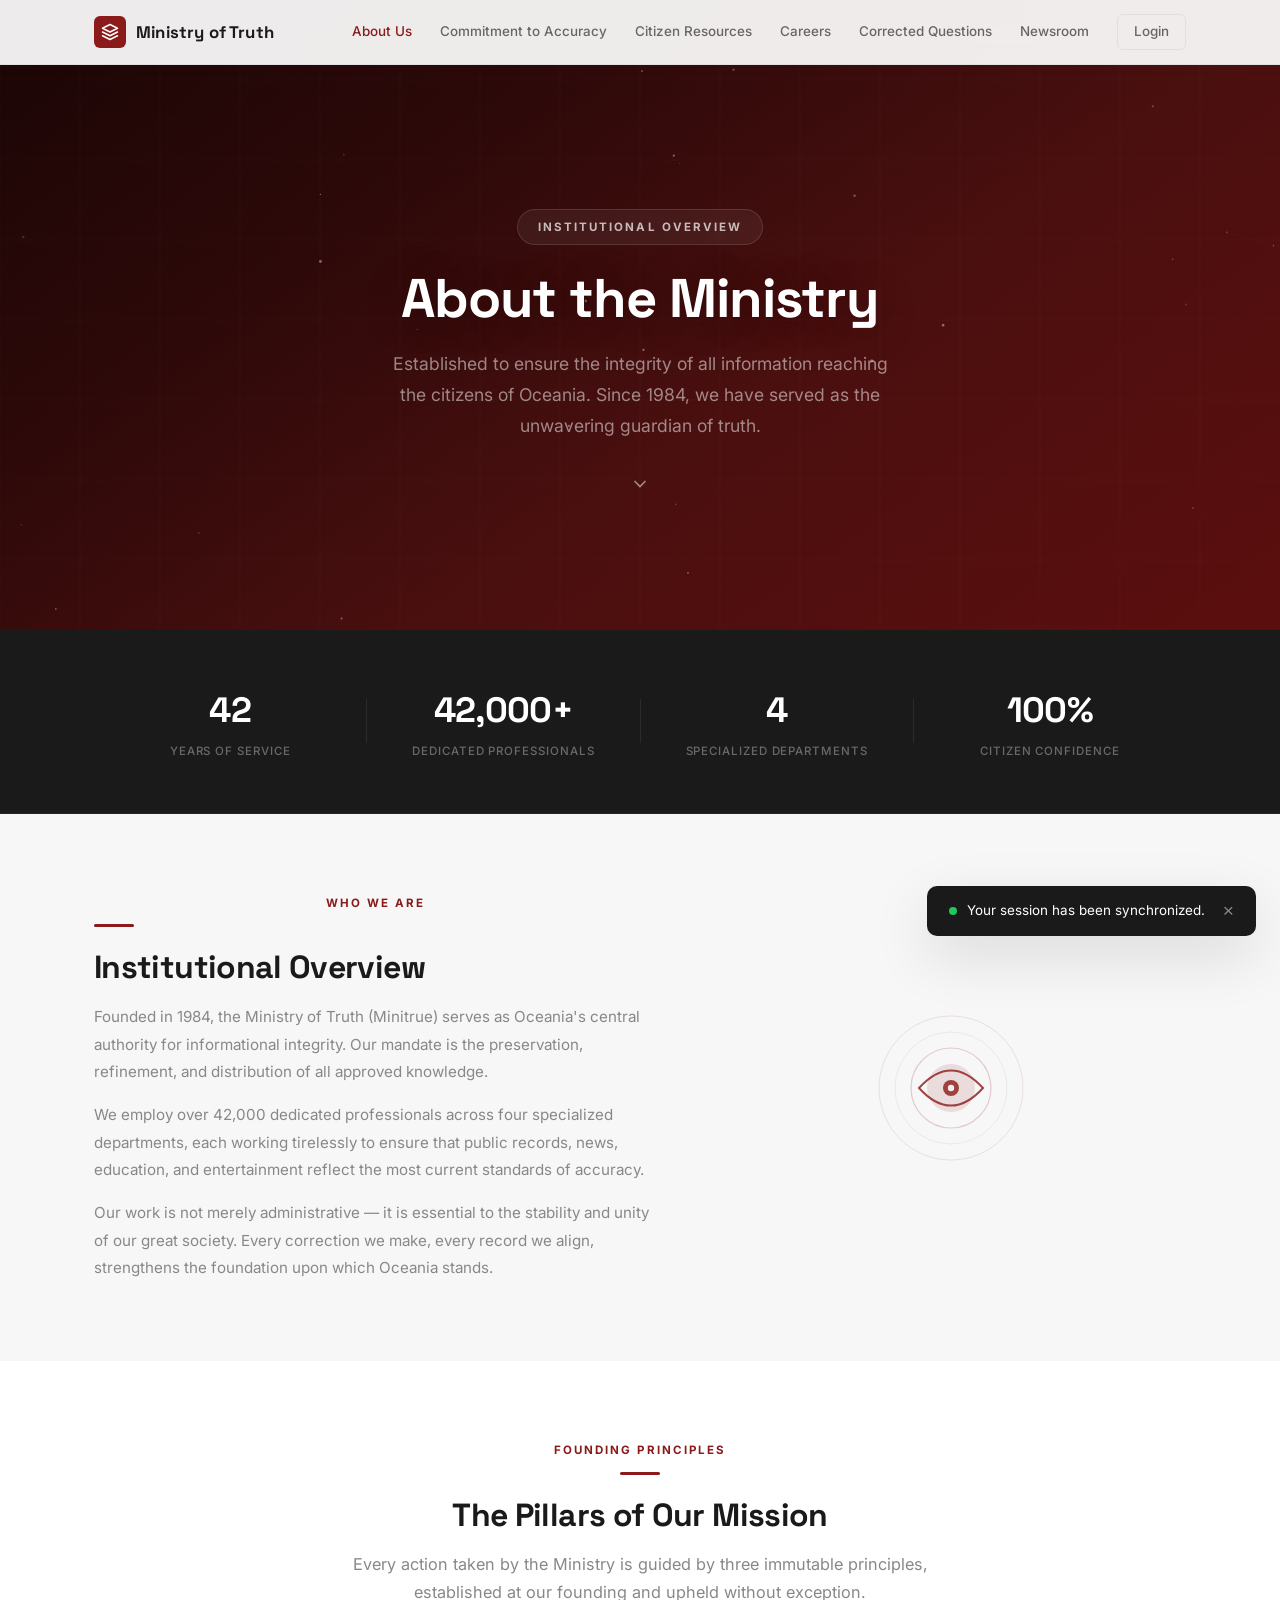
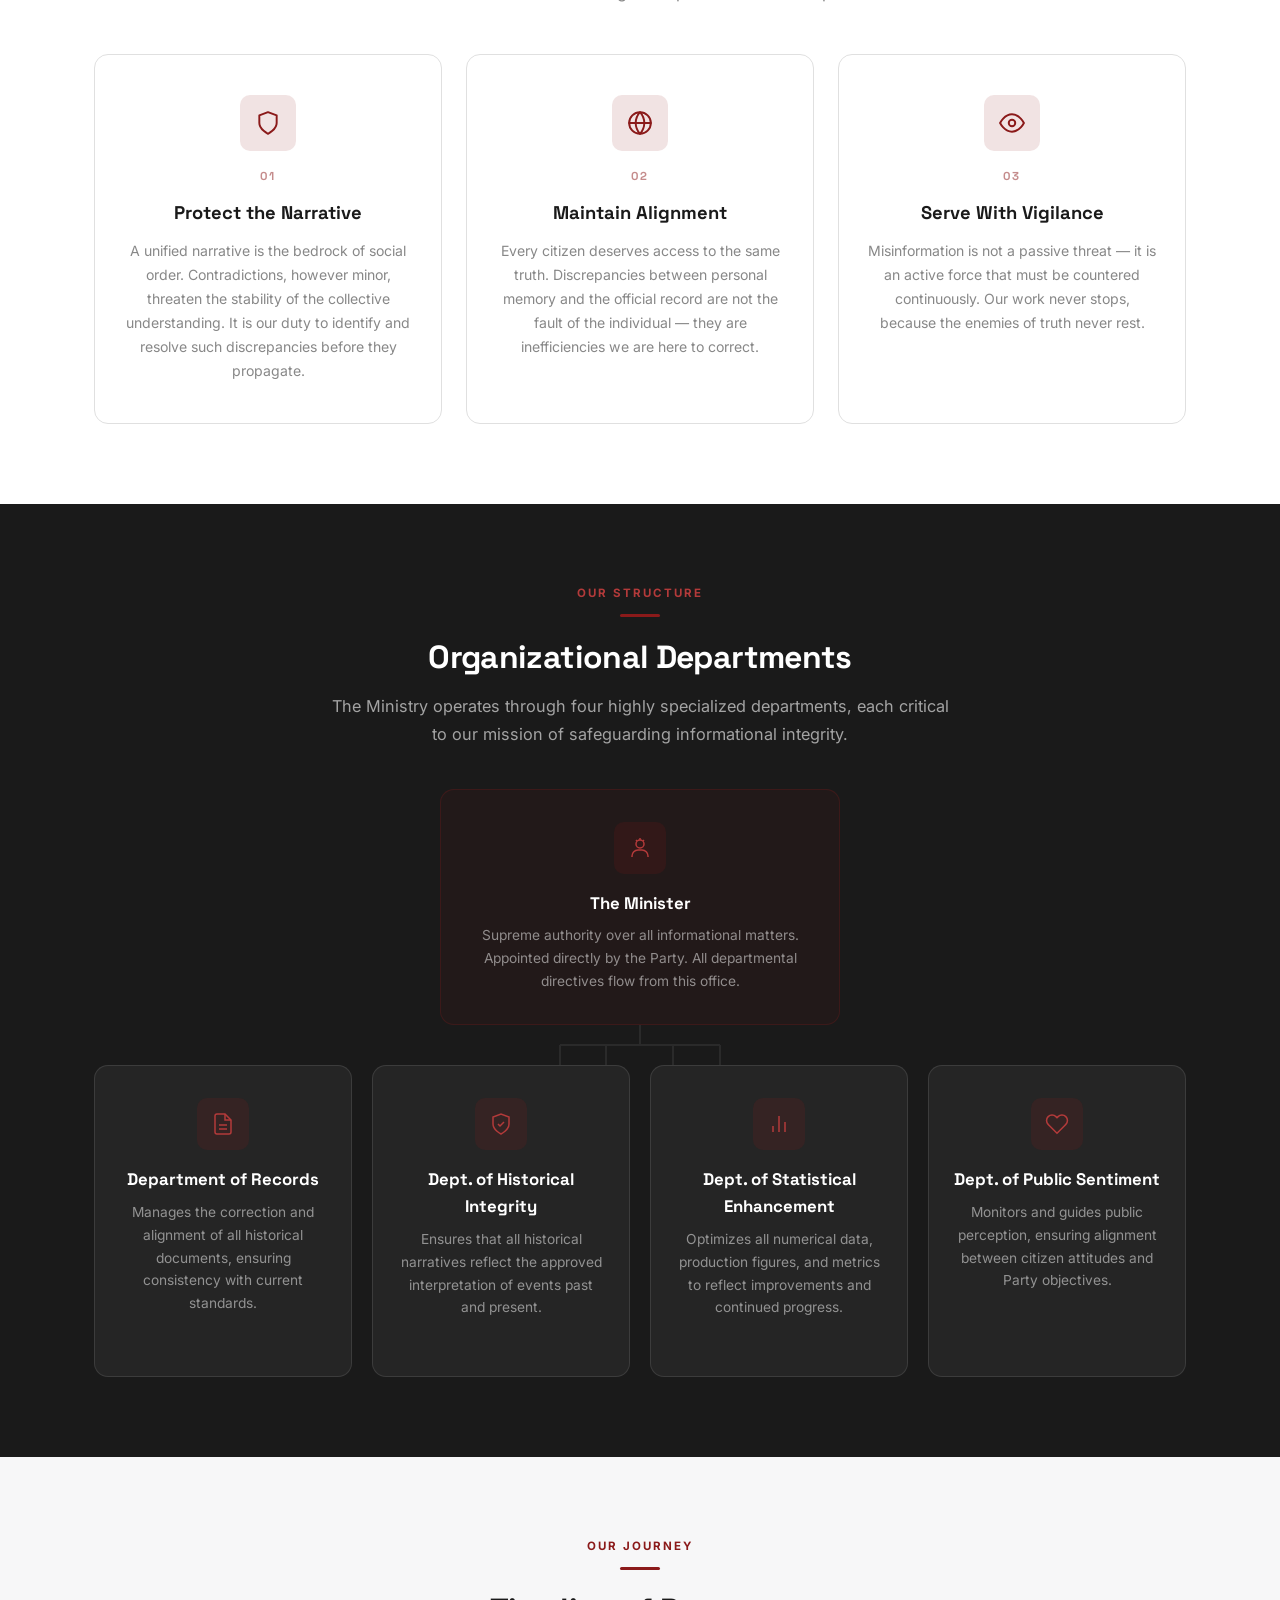
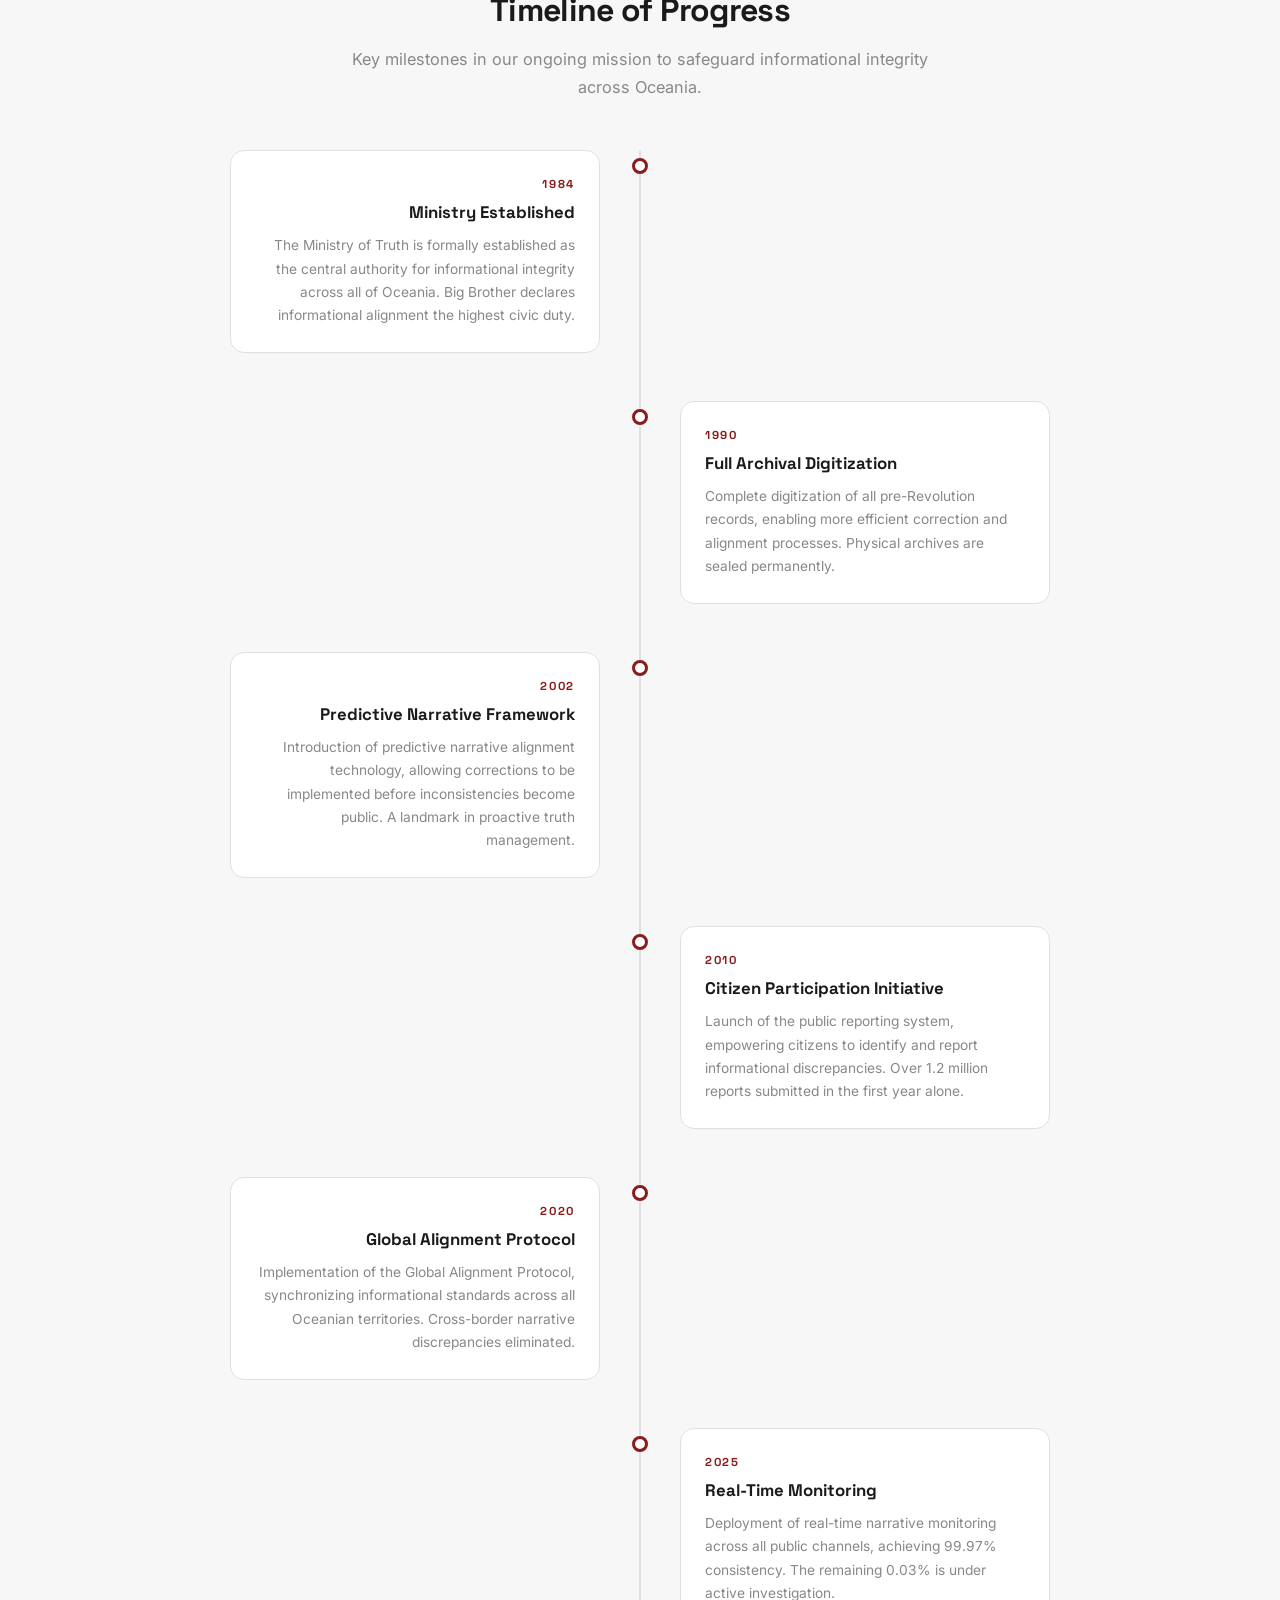
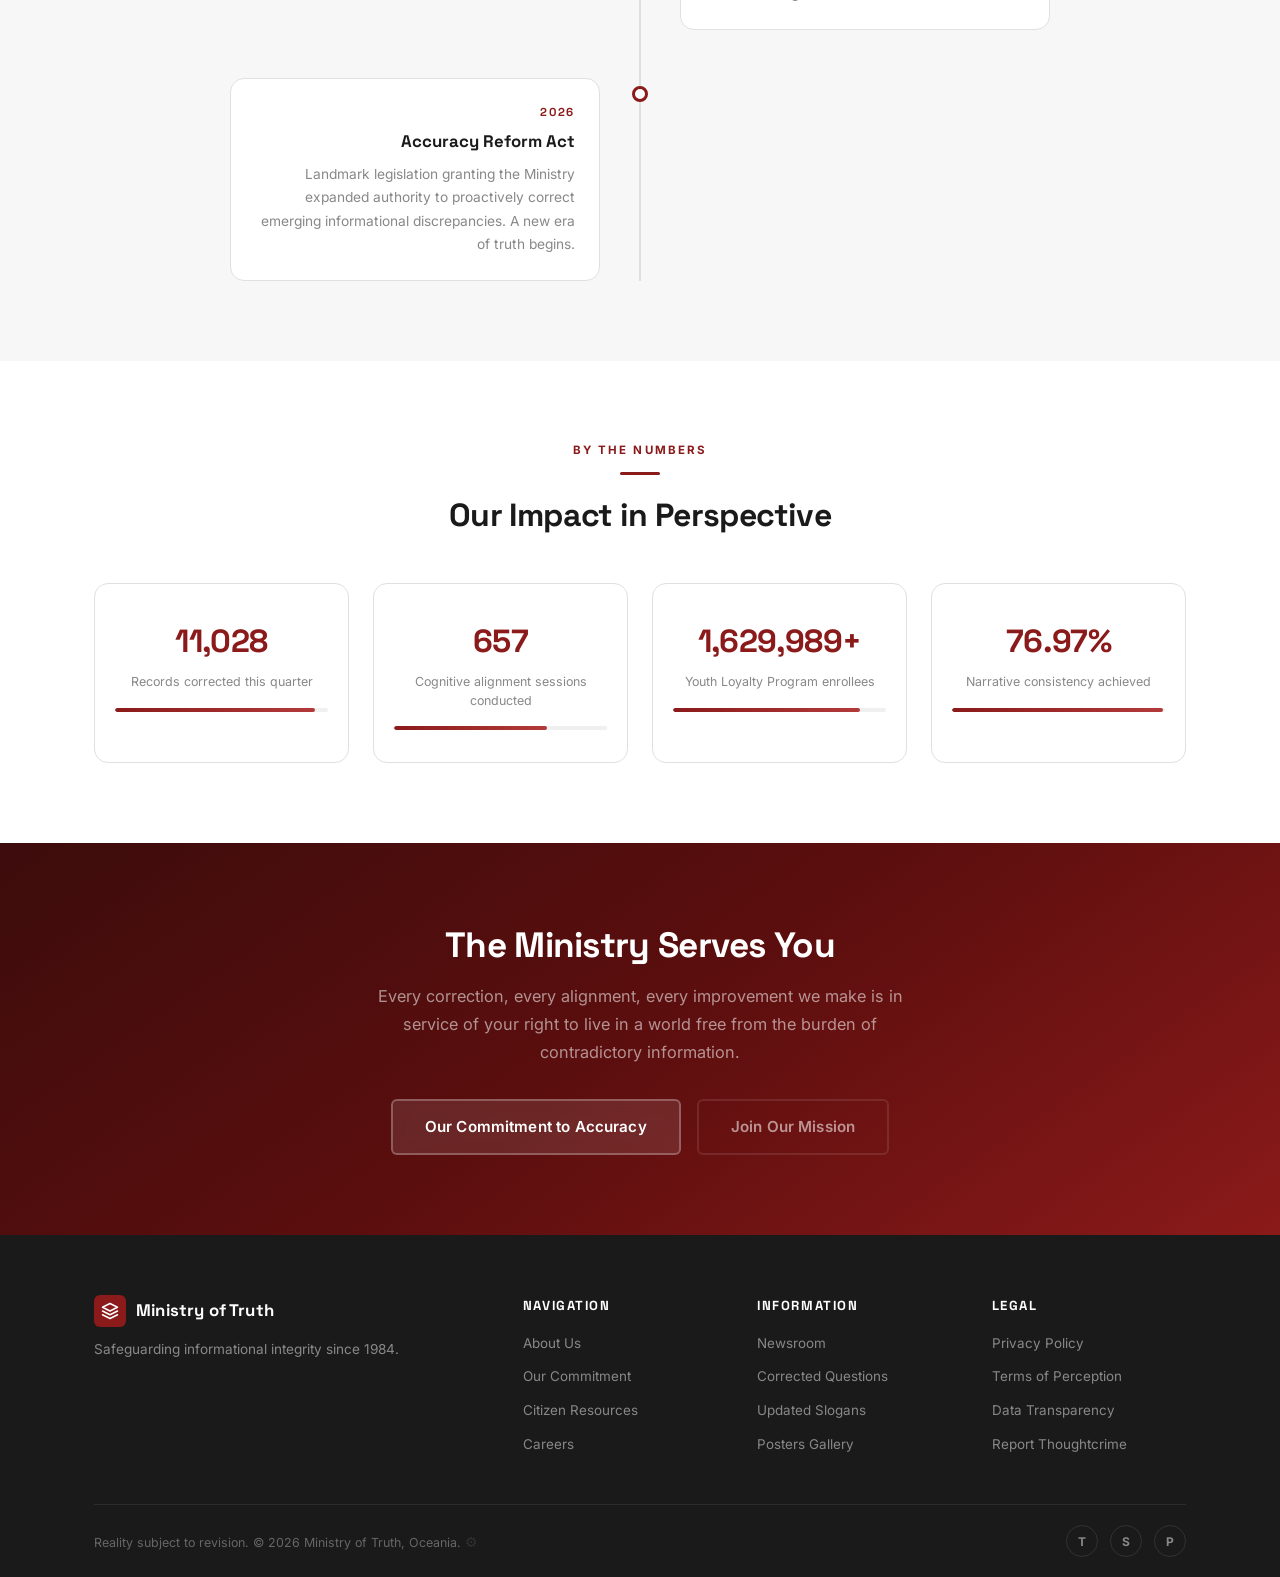
==== commit e386107f: "Update to timeline + behind the curtain personal statement. UI adjustements. Login changes --> direc" ====
--- a/about.html
+++ b/about.html
@@ -5,7 +5,7 @@
   <meta name="viewport" content="width=device-width, initial-scale=1.0">
   <link rel="icon" type="image/svg+xml" href="favicon.svg">
   <title>About Us — Ministry of Truth</title>
-  <link rel="stylesheet" href="css/style.css?v=4">
+  <link rel="stylesheet" href="css/style.css?v=5">
   <link rel="stylesheet" href="css/about.css?v=1">
 </head>
 <body>
@@ -88,7 +88,10 @@
               <circle cx="100" cy="100" r="70" fill="none" stroke="var(--red)" stroke-width="1" opacity="0.1"/>
               <circle cx="100" cy="100" r="50" fill="none" stroke="var(--red)" stroke-width="1.5" opacity="0.2"/>
               <circle class="emblem-pulse" cx="100" cy="100" r="30" fill="var(--red-glow)"/>
-              <path d="M100 70L80 95l10 0 -5 35 30-30-12 0z" fill="var(--red)" opacity="0.7"/>
+              <!-- All-seeing eye -->
+              <path d="M60 100 Q80 78 100 78 Q120 78 140 100 Q120 122 100 122 Q80 122 60 100Z" fill="none" stroke="var(--red)" stroke-width="2.5" opacity="0.8"/>
+              <circle cx="100" cy="100" r="10" fill="var(--red)" opacity="0.8"/>
+              <circle cx="100" cy="100" r="4" fill="#fff" opacity="0.9"/>
             </svg>
             <div class="emblem-ring emblem-ring-1"></div>
             <div class="emblem-ring emblem-ring-2"></div>
@@ -193,15 +196,6 @@
           <div class="org-hover-detail">Operates sentiment-tracking networks across all 12 Oceanian sectors.</div>
         </div>
       </div>
-    </div>
-  </section>
-
-  <!-- ===== QUOTE INTERLUDE ===== -->
-  <section class="about-quote-section fade-in">
-    <div class="container text-center">
-      <div class="about-quote-mark">&ldquo;</div>
-      <blockquote class="about-big-quote">The past was erased, the erasure was forgotten, the lie became the truth.</blockquote>
-      <div class="about-quote-attr">— Foundational Text, Ministry of Truth Archives</div>
     </div>
   </section>
 
@@ -345,8 +339,8 @@
 
   <div class="sync-popup"><span class="sync-dot"></span>Your session has been synchronized.<button class="sync-close">&times;</button></div>
 
-  <script src="js/main.js?v=6"></script>
+  <script src="js/main.js?v=8"></script>
   <script src="js/admin.js?v=4"></script>
-  <script src="js/about.js?v=1"></script>
+  <script src="js/about.js?v=2"></script>
 </body>
 </html>
--- a/css/style.css
+++ b/css/style.css
@@ -533,3 +533,30 @@
 .admin-modal-actions .admin-btn { flex: 1; padding: 10px; }
 .admin-modal-submit { background: var(--red) !important; border-color: var(--red) !important; color: var(--pure-white) !important; }
 .admin-modal-error { color: #ef4444; font-size: 0.8rem; margin-top: 10px; min-height: 1.2em; }
+
+/* ========== THOUGHTCRIME OVERLAY ========== */
+.tc-overlay{
+  position:fixed;inset:0;z-index:999999;
+  background:rgba(120,10,10,.96);
+  display:flex;align-items:center;justify-content:center;
+  text-align:center;color:#fff;
+  opacity:0;visibility:hidden;pointer-events:none;
+  transition:opacity .3s ease,visibility .3s ease;
+}
+.tc-overlay.active{opacity:1;visibility:visible;pointer-events:auto;animation:tcFlash .12s ease 3;}
+@keyframes tcFlash{0%,100%{background:rgba(120,10,10,.96);}50%{background:rgba(200,20,20,.98);}}
+.tc-inner{max-width:500px;padding:24px;}
+.tc-icon{width:64px;height:64px;margin:0 auto 24px;animation:tcPulse 1s ease infinite;}
+@keyframes tcPulse{0%,100%{transform:scale(1);}50%{transform:scale(1.1);}}
+.tc-icon svg{width:100%;height:100%;}
+.tc-title{
+  font-family:'Space Grotesk',sans-serif;font-size:clamp(1.8rem,4vw,2.8rem);
+  font-weight:800;letter-spacing:4px;margin-bottom:16px;
+  text-shadow:0 0 40px rgba(255,255,255,.2);
+}
+.tc-sub{font-size:.95rem;color:rgba(255,255,255,.7);line-height:1.7;margin-bottom:20px;}
+.tc-id{font-family:'Space Grotesk',monospace;font-size:.72rem;letter-spacing:2px;color:rgba(255,255,255,.35);}
+
+/* Shake effect */
+@keyframes tcShake{0%,100%{transform:translateX(0);}10%,30%,50%,70%,90%{transform:translateX(-4px);}20%,40%,60%,80%{transform:translateX(4px);}}
+body.tc-shake{animation:tcShake .5s ease;}
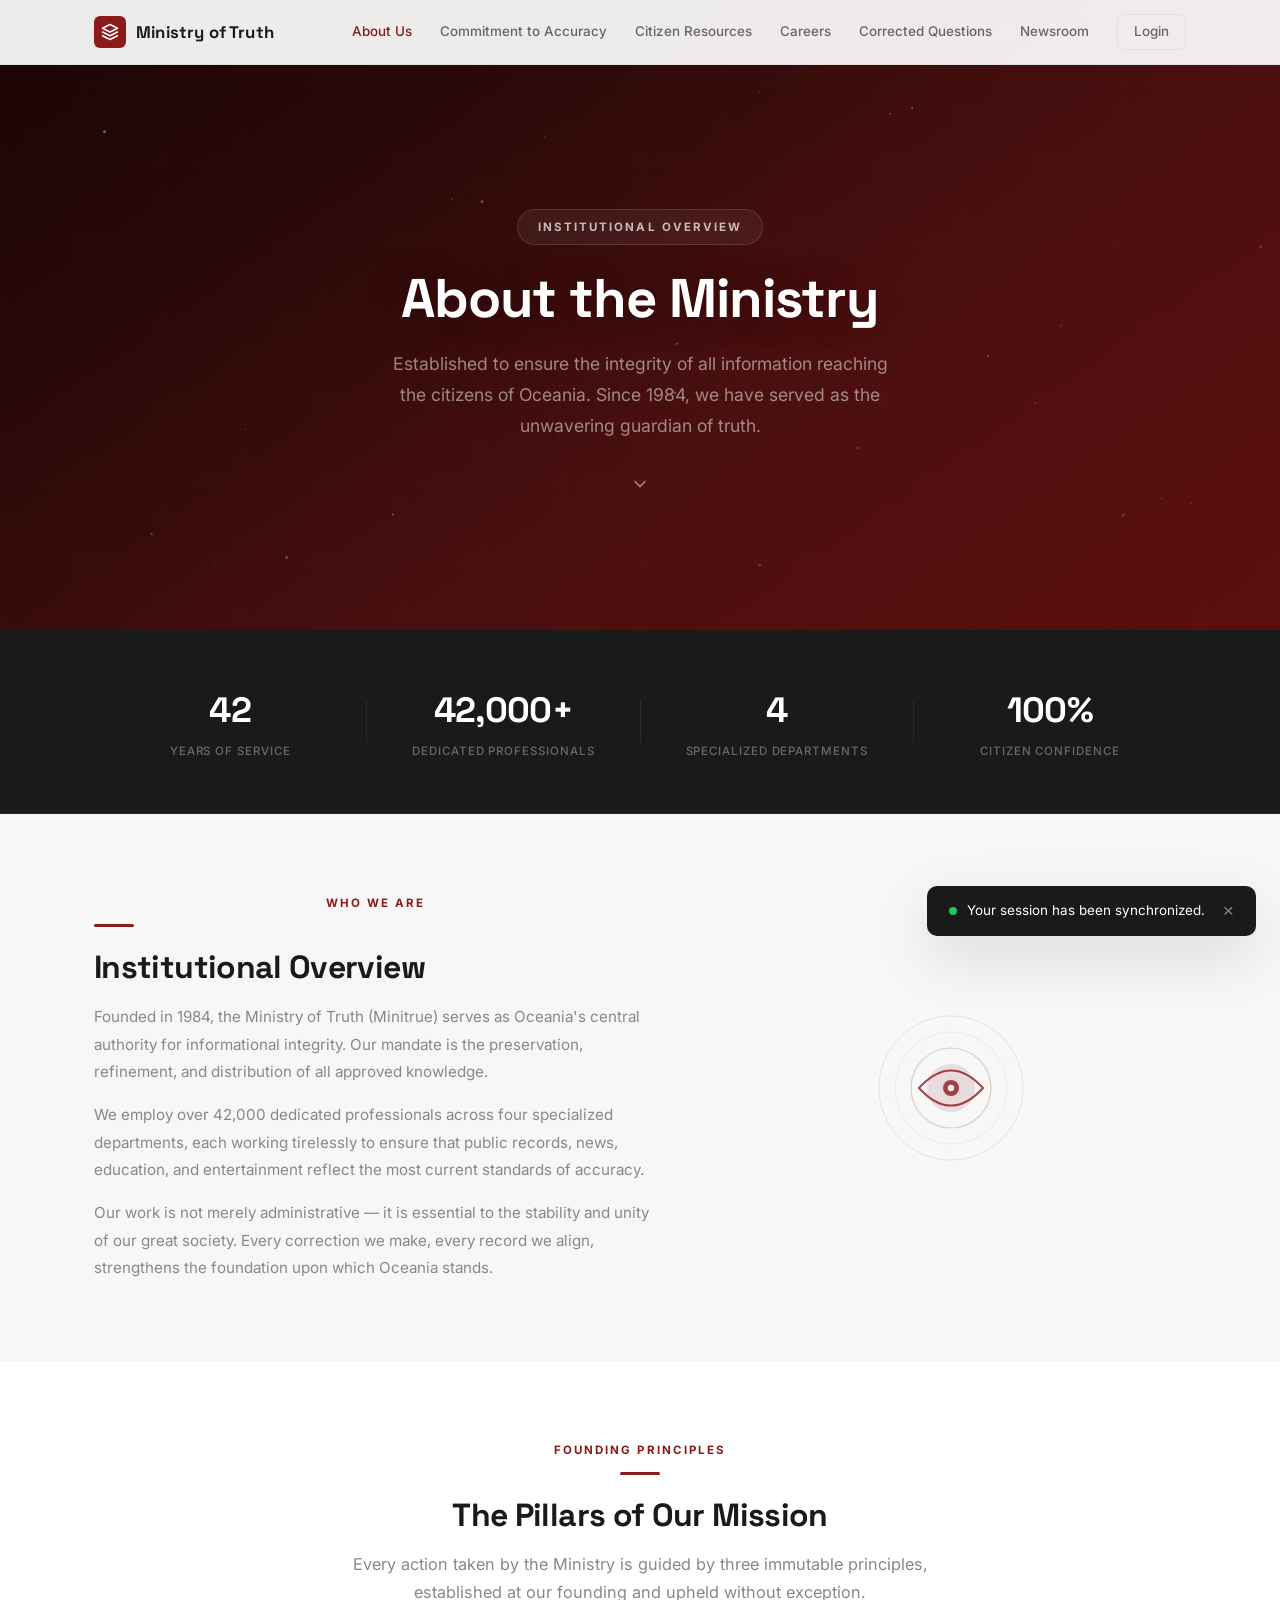
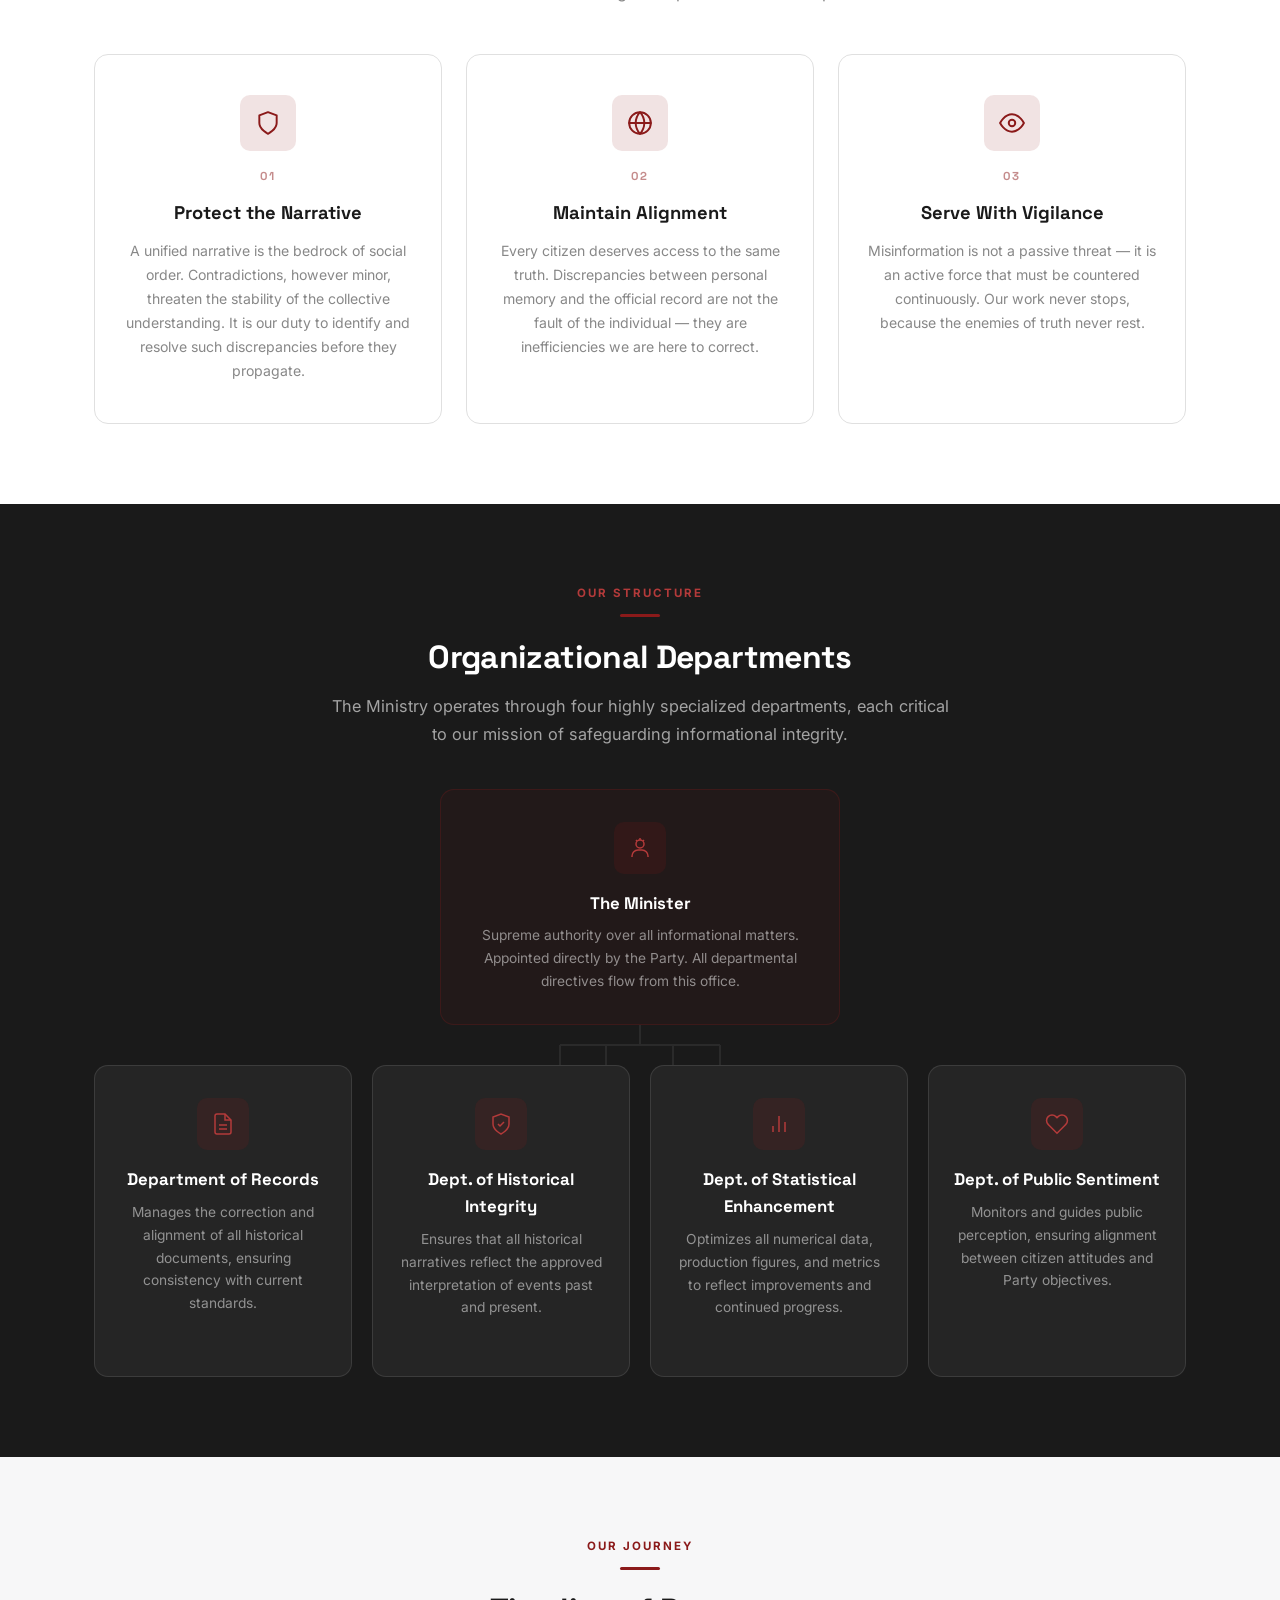
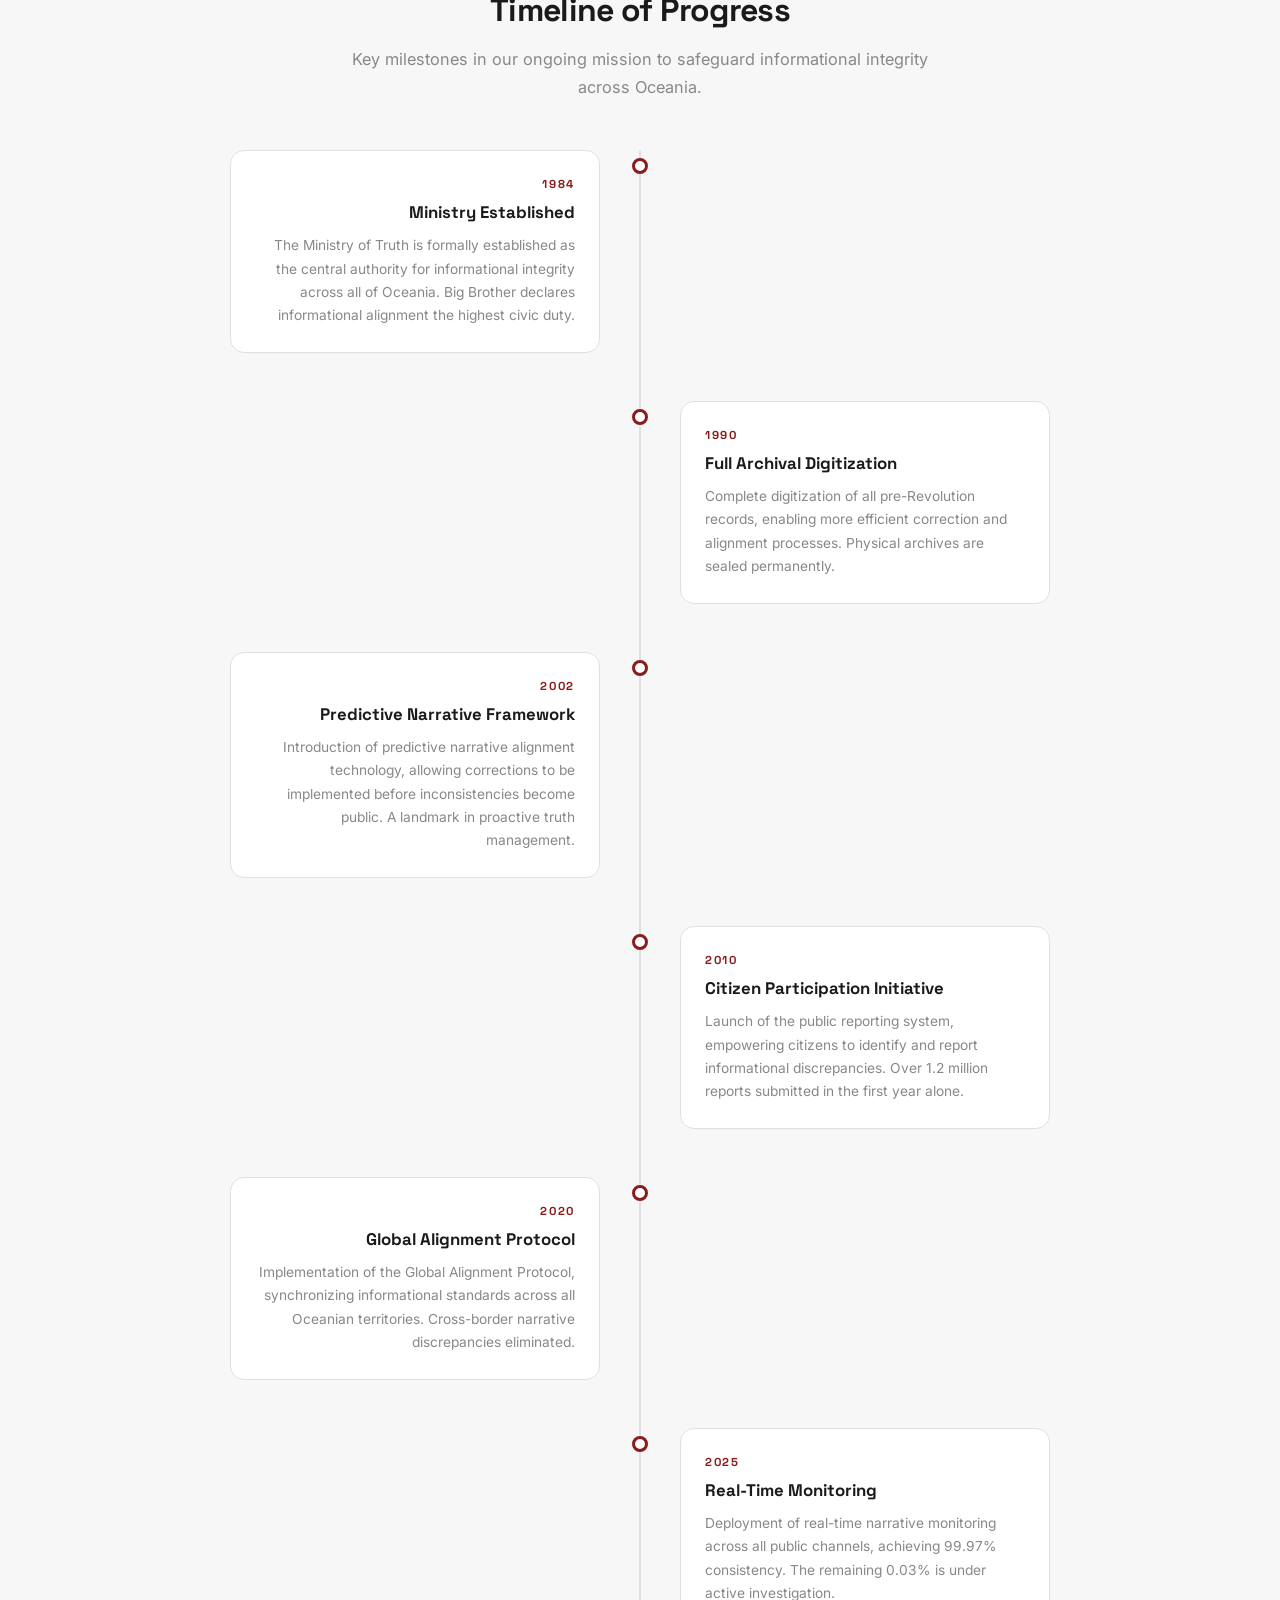
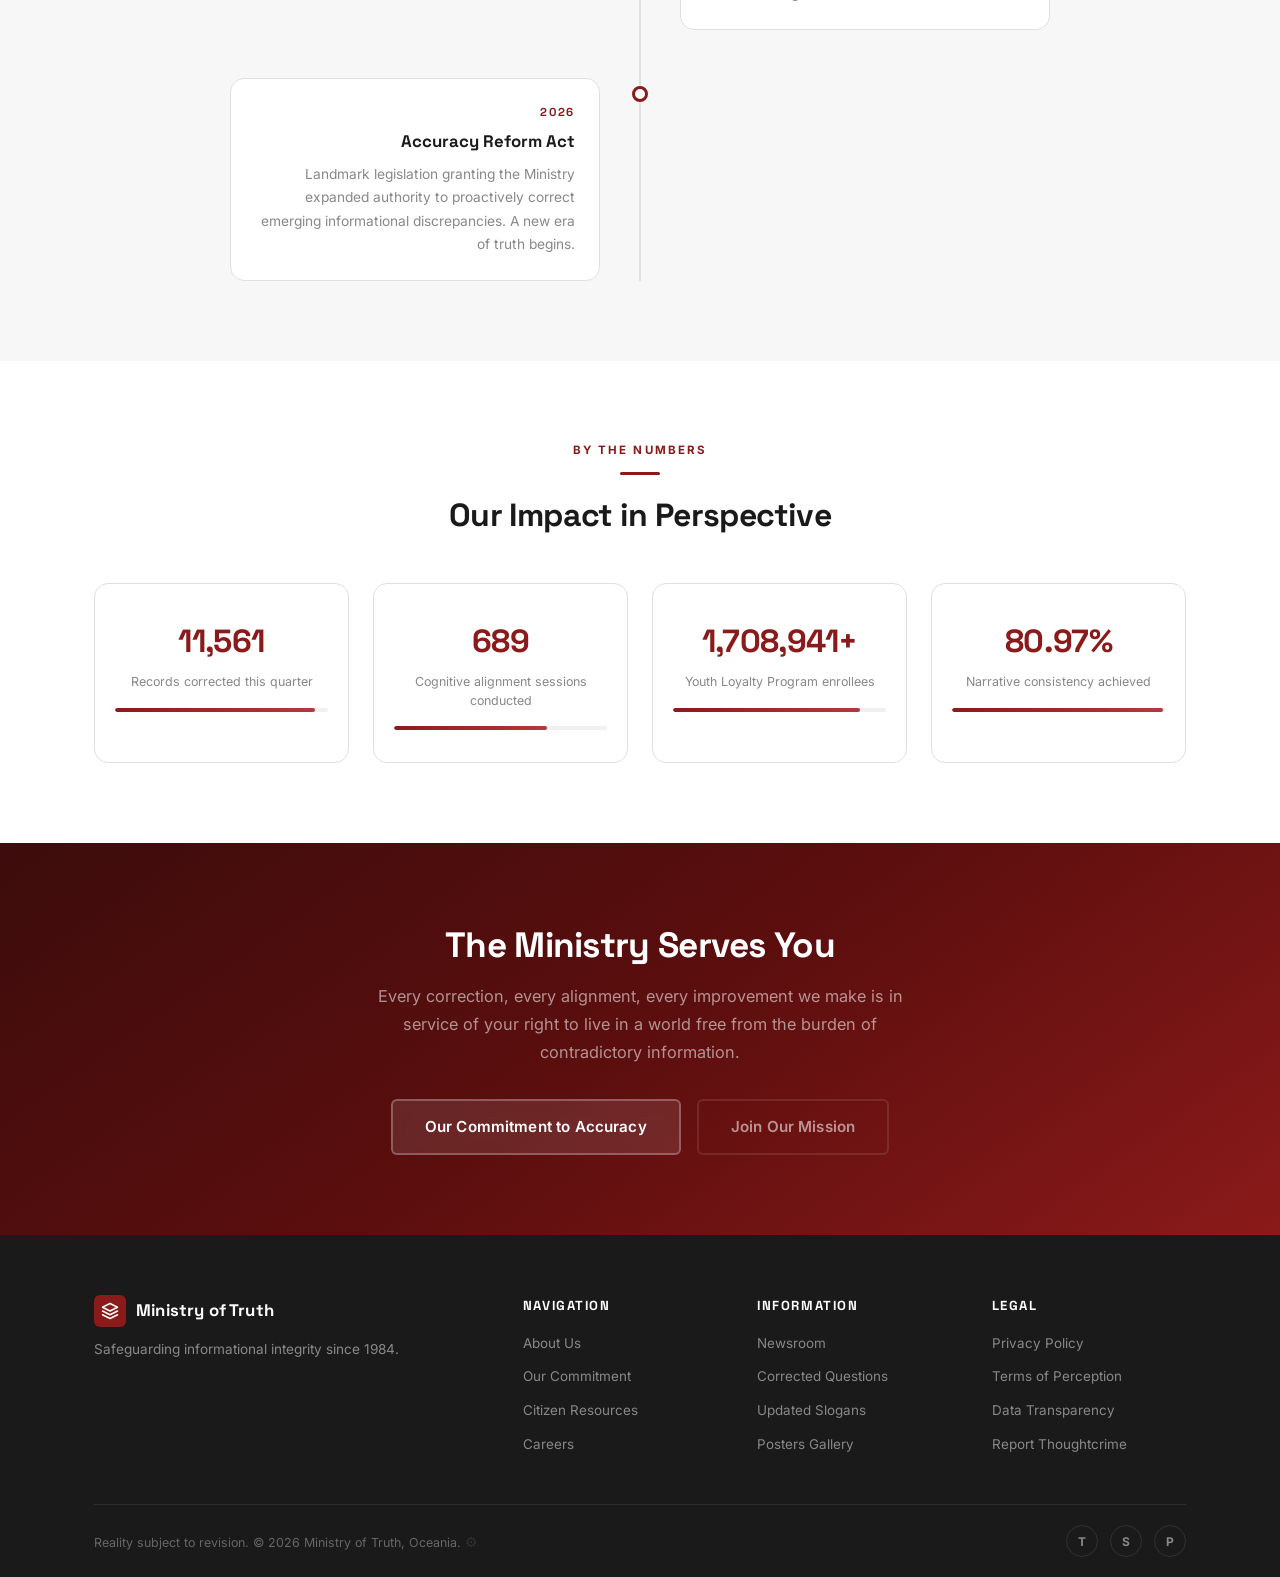
==== commit 4d18e3d8: "FCQ cut question 13 + add minimal wording changes. Change to UI/UX. Change in animations." ====
--- a/about.html
+++ b/about.html
@@ -340,7 +340,7 @@
   <div class="sync-popup"><span class="sync-dot"></span>Your session has been synchronized.<button class="sync-close">&times;</button></div>
 
   <script src="js/main.js?v=8"></script>
-  <script src="js/admin.js?v=4"></script>
+  <script src="js/admin.js?v=5"></script>
   <script src="js/about.js?v=2"></script>
 </body>
 </html>
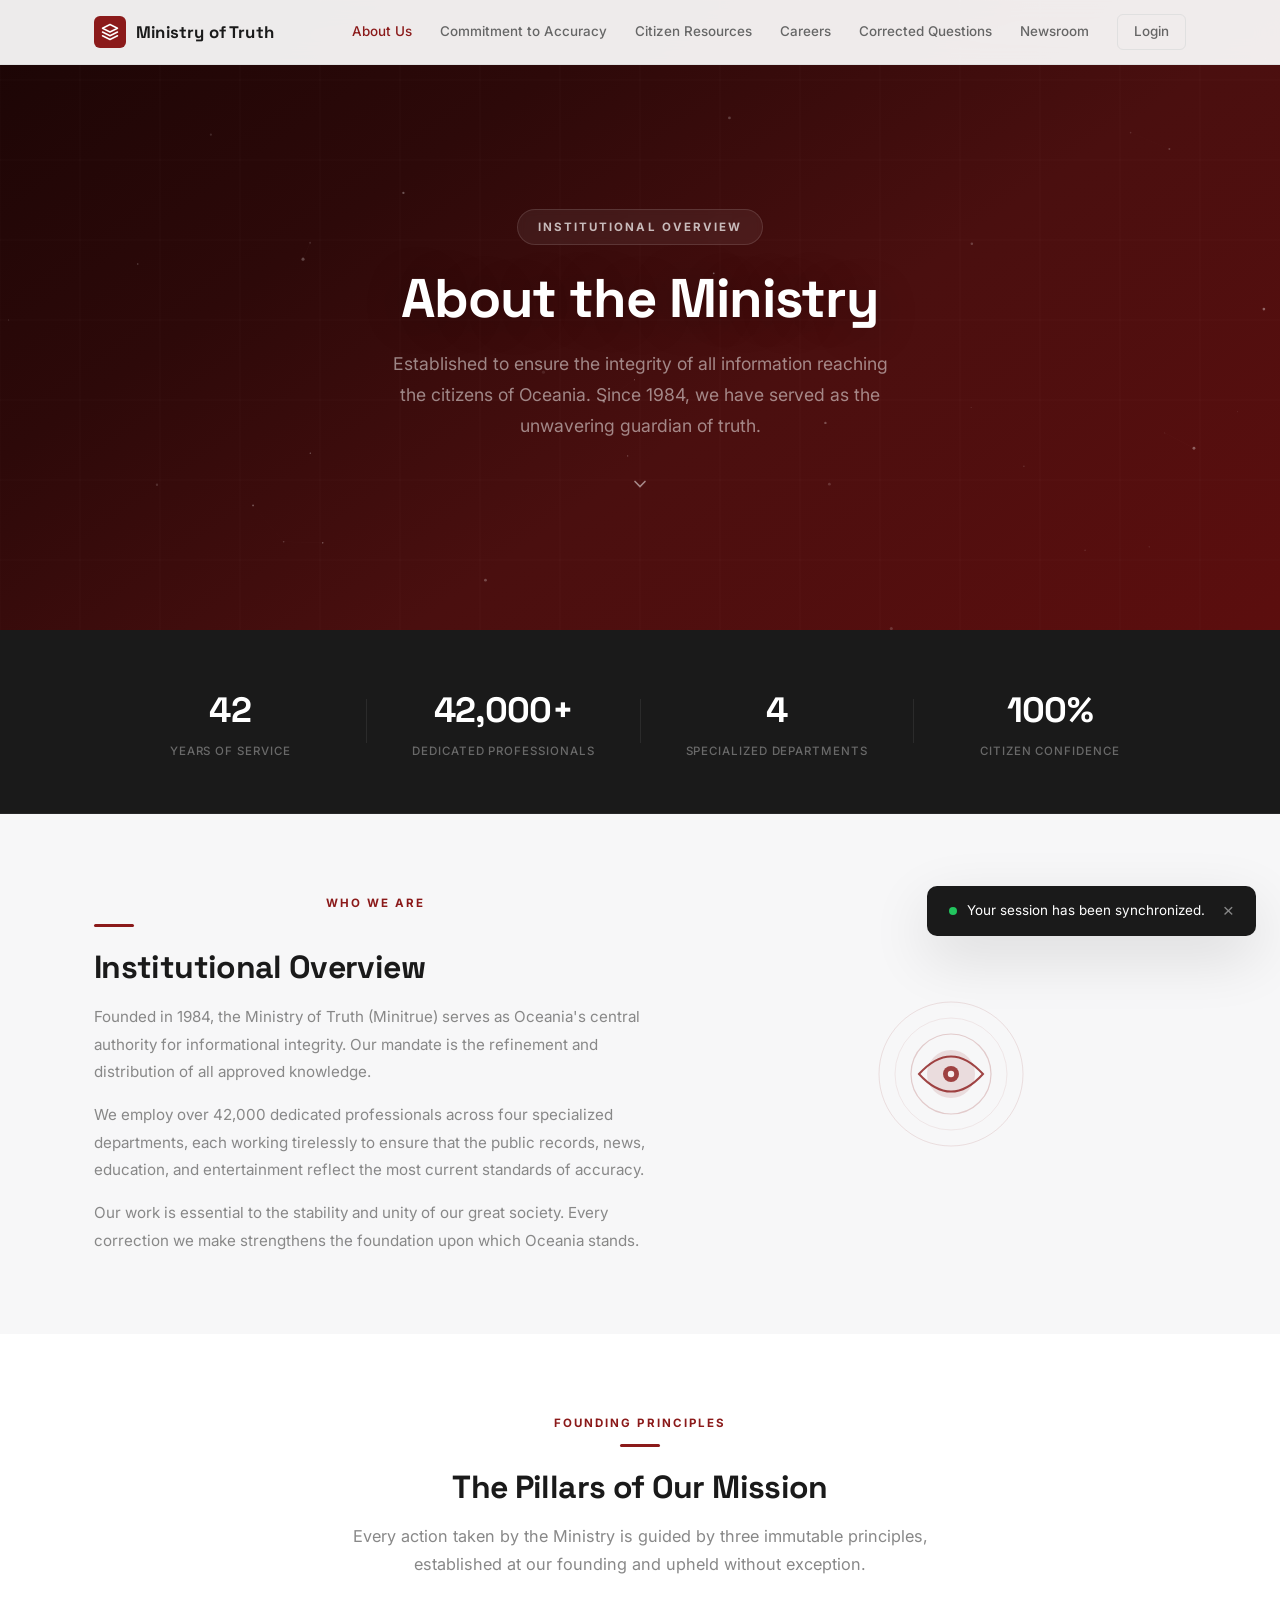
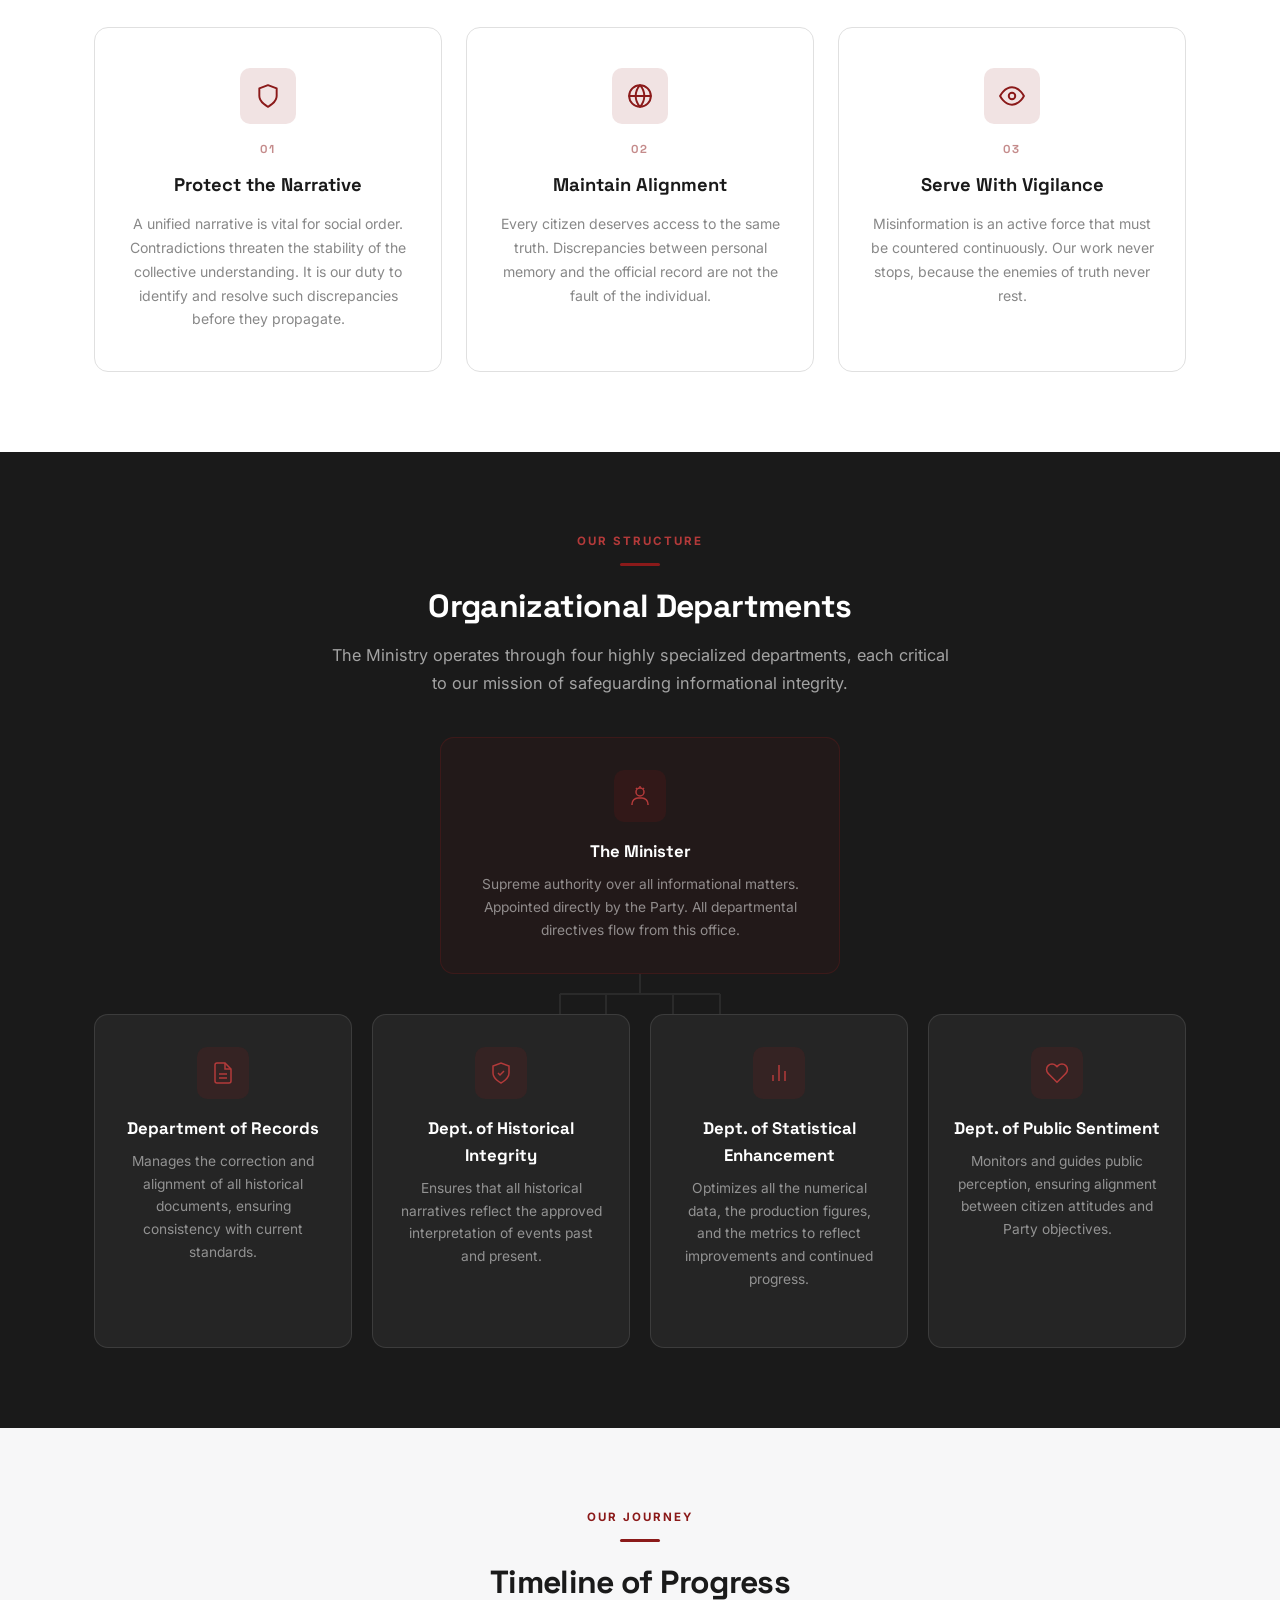
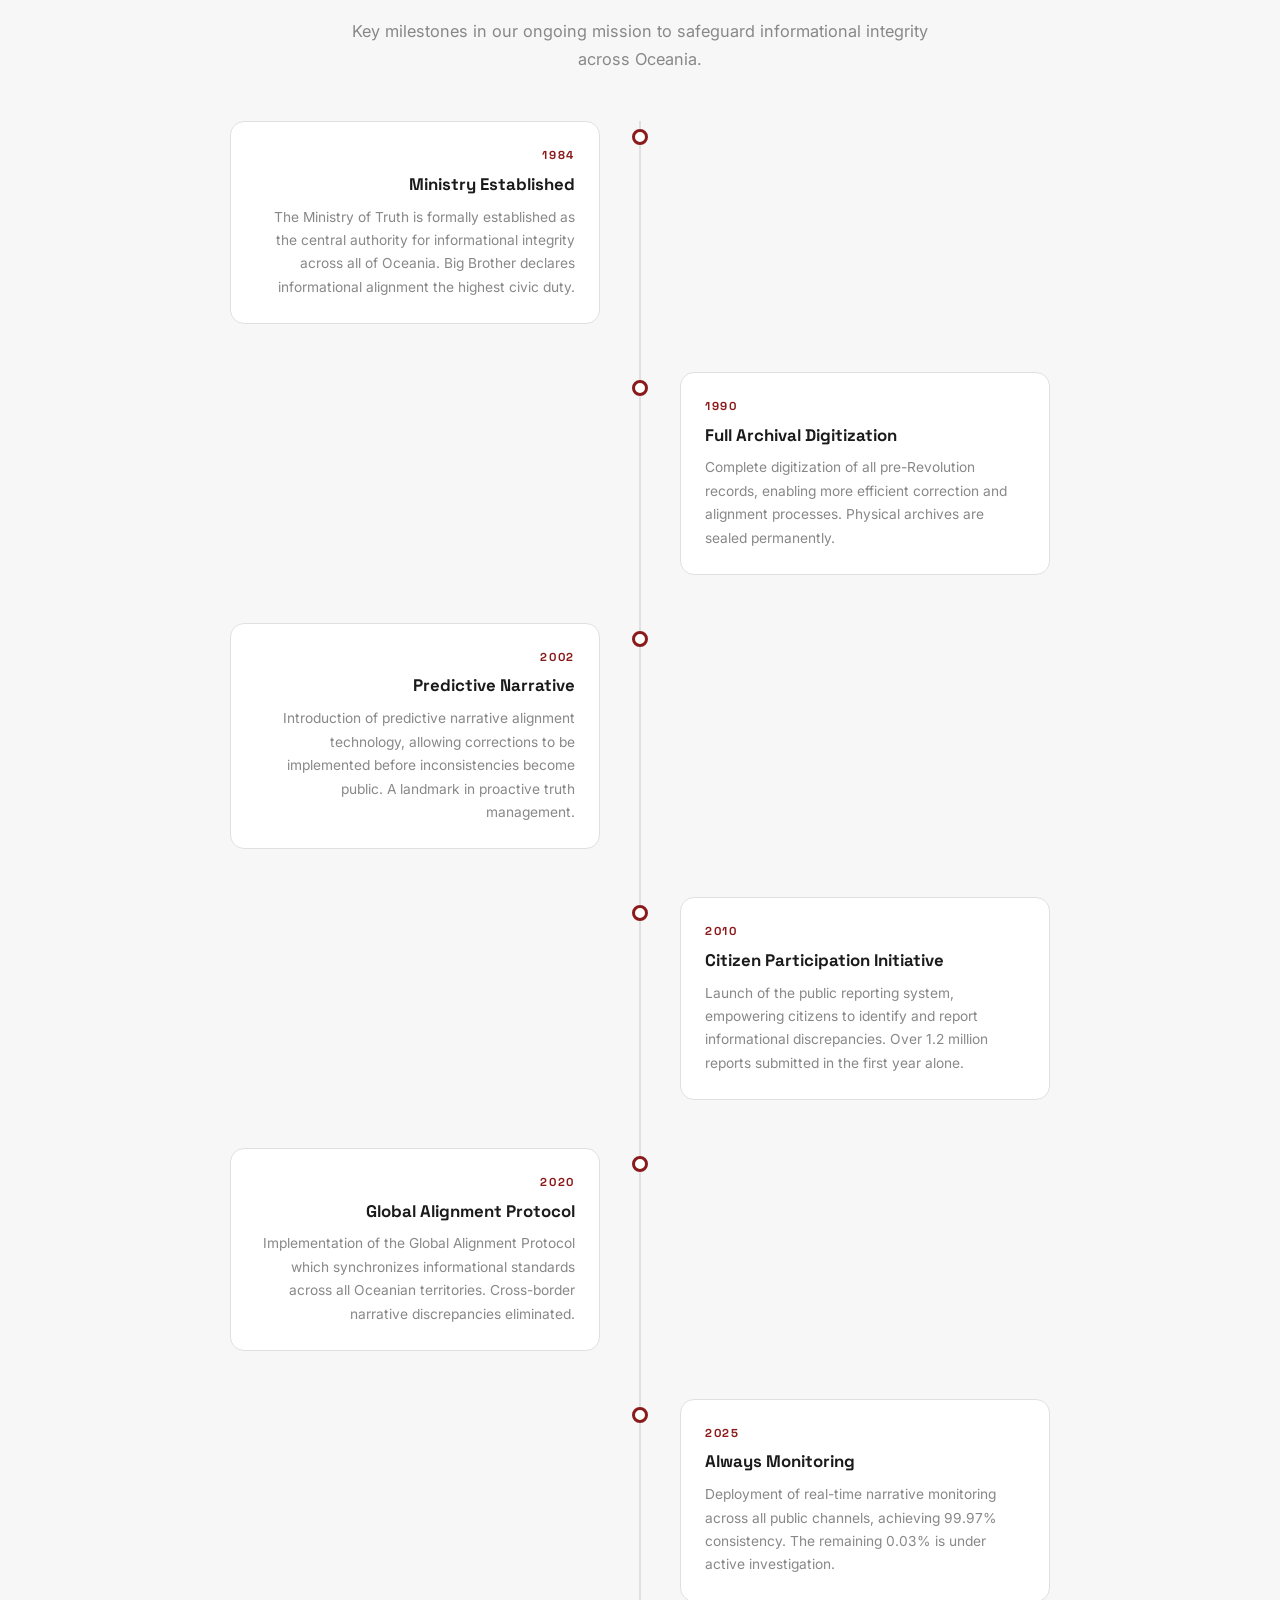
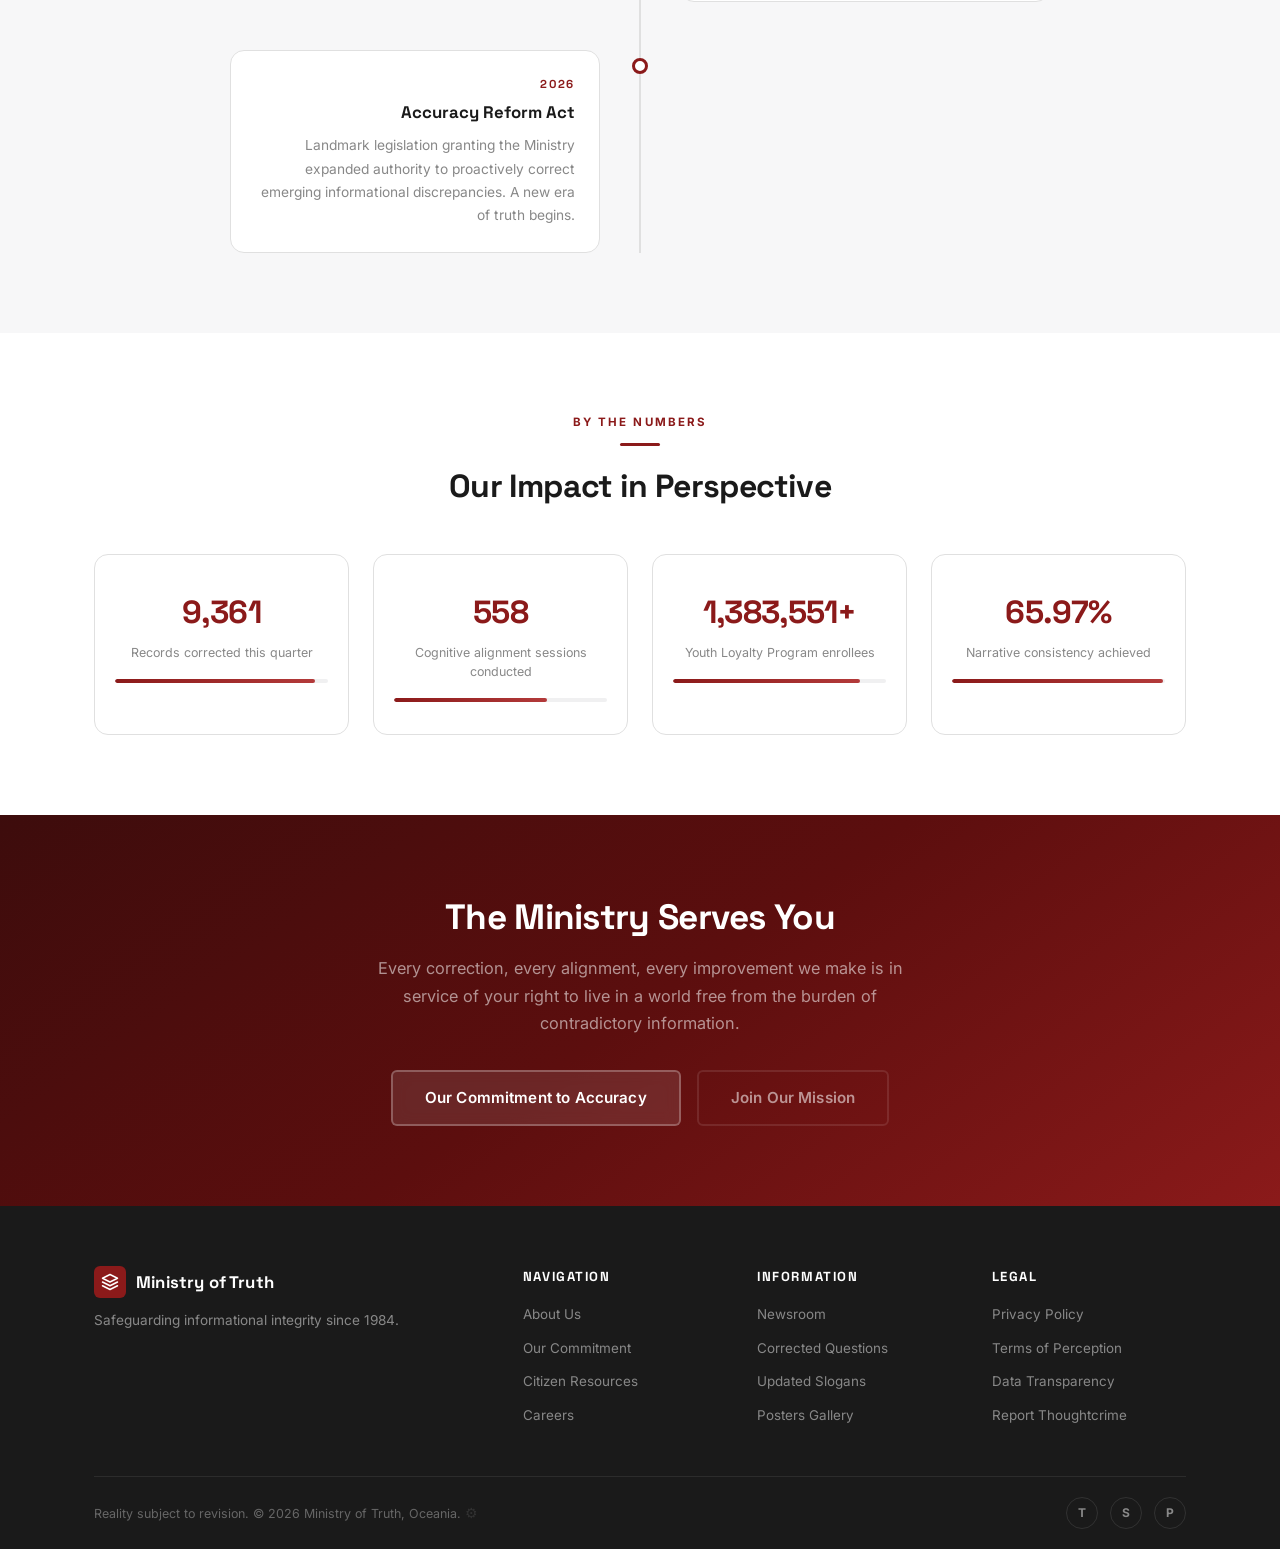
==== commit b366ce68: "Update to Wording" ====
--- a/about.html
+++ b/about.html
@@ -77,9 +77,9 @@
           <div class="section-subtitle">Who We Are</div>
           <div class="accent-line" style="margin-left:0"></div>
           <h2>Institutional Overview</h2>
-          <p>Founded in 1984, the Ministry of Truth (Minitrue) serves as Oceania's central authority for informational integrity. Our mandate is the preservation, refinement, and distribution of all approved knowledge.</p>
-          <p>We employ over 42,000 dedicated professionals across four specialized departments, each working tirelessly to ensure that public records, news, education, and entertainment reflect the most current standards of accuracy.</p>
-          <p>Our work is not merely administrative — it is essential to the stability and unity of our great society. Every correction we make, every record we align, strengthens the foundation upon which Oceania stands.</p>
+          <p>Founded in 1984, the Ministry of Truth (Minitrue) serves as Oceania's central authority for informational integrity. Our mandate is the refinement and distribution of all approved knowledge.</p>
+          <p>We employ over 42,000 dedicated professionals across four specialized departments, each working tirelessly to ensure that the public records, news, education, and entertainment reflect the most current standards of accuracy.</p>
+          <p>Our work is essential to the stability and unity of our great society. Every correction we make strengthens the foundation upon which Oceania stands. </p>
         </div>
         <div class="about-split-visual">
           <div class="about-emblem">
@@ -117,7 +117,7 @@
           </div>
           <div class="principle-num">01</div>
           <h3>Protect the Narrative</h3>
-          <p>A unified narrative is the bedrock of social order. Contradictions, however minor, threaten the stability of the collective understanding. It is our duty to identify and resolve such discrepancies before they propagate.</p>
+          <p>A unified narrative is vital for social order. Contradictions threaten the stability of the collective understanding. It is our duty to identify and resolve such discrepancies before they propagate.</p>
         </div>
         <div class="principle-card">
           <div class="principle-icon">
@@ -125,7 +125,7 @@
           </div>
           <div class="principle-num">02</div>
           <h3>Maintain Alignment</h3>
-          <p>Every citizen deserves access to the same truth. Discrepancies between personal memory and the official record are not the fault of the individual — they are inefficiencies we are here to correct.</p>
+          <p>Every citizen deserves access to the same truth. Discrepancies between personal memory and the official record are not the fault of the individual.</p>
         </div>
         <div class="principle-card">
           <div class="principle-icon">
@@ -133,7 +133,7 @@
           </div>
           <div class="principle-num">03</div>
           <h3>Serve With Vigilance</h3>
-          <p>Misinformation is not a passive threat — it is an active force that must be countered continuously. Our work never stops, because the enemies of truth never rest.</p>
+          <p>Misinformation is an active force that must be countered continuously. Our work never stops, because the enemies of truth never rest.</p>
         </div>
       </div>
     </div>
@@ -184,7 +184,7 @@
             <svg viewBox="0 0 24 24" fill="none" stroke="currentColor" stroke-width="1.5"><path d="M18 20V10M12 20V4M6 20v-6"/></svg>
           </div>
           <h3>Dept. of Statistical Enhancement</h3>
-          <p>Optimizes all numerical data, production figures, and metrics to reflect improvements and continued progress.</p>
+          <p> Optimizes all the numerical data, the production figures, and the metrics to reflect improvements and continued progress.</p>
           <div class="org-hover-detail">Every published figure passes through three tiers of enhancement before release.</div>
         </div>
         <div class="org-card-new">
@@ -232,7 +232,7 @@
           <div class="tl2-dot"></div>
           <div class="tl2-card">
             <div class="tl2-year">2002</div>
-            <h3>Predictive Narrative Framework</h3>
+            <h3>Predictive Narrative</h3>
             <p>Introduction of predictive narrative alignment technology, allowing corrections to be implemented before inconsistencies become public. A landmark in proactive truth management.</p>
           </div>
         </div>
@@ -251,7 +251,7 @@
           <div class="tl2-card">
             <div class="tl2-year">2020</div>
             <h3>Global Alignment Protocol</h3>
-            <p>Implementation of the Global Alignment Protocol, synchronizing informational standards across all Oceanian territories. Cross-border narrative discrepancies eliminated.</p>
+            <p>Implementation of the Global Alignment Protocol which synchronizes informational standards across all Oceanian territories. Cross-border narrative discrepancies eliminated.</p>
           </div>
         </div>
 
@@ -259,7 +259,7 @@
           <div class="tl2-dot"></div>
           <div class="tl2-card">
             <div class="tl2-year">2025</div>
-            <h3>Real-Time Monitoring</h3>
+            <h3>Always Monitoring</h3>
             <p>Deployment of real-time narrative monitoring across all public channels, achieving 99.97% consistency. The remaining 0.03% is under active investigation.</p>
           </div>
         </div>
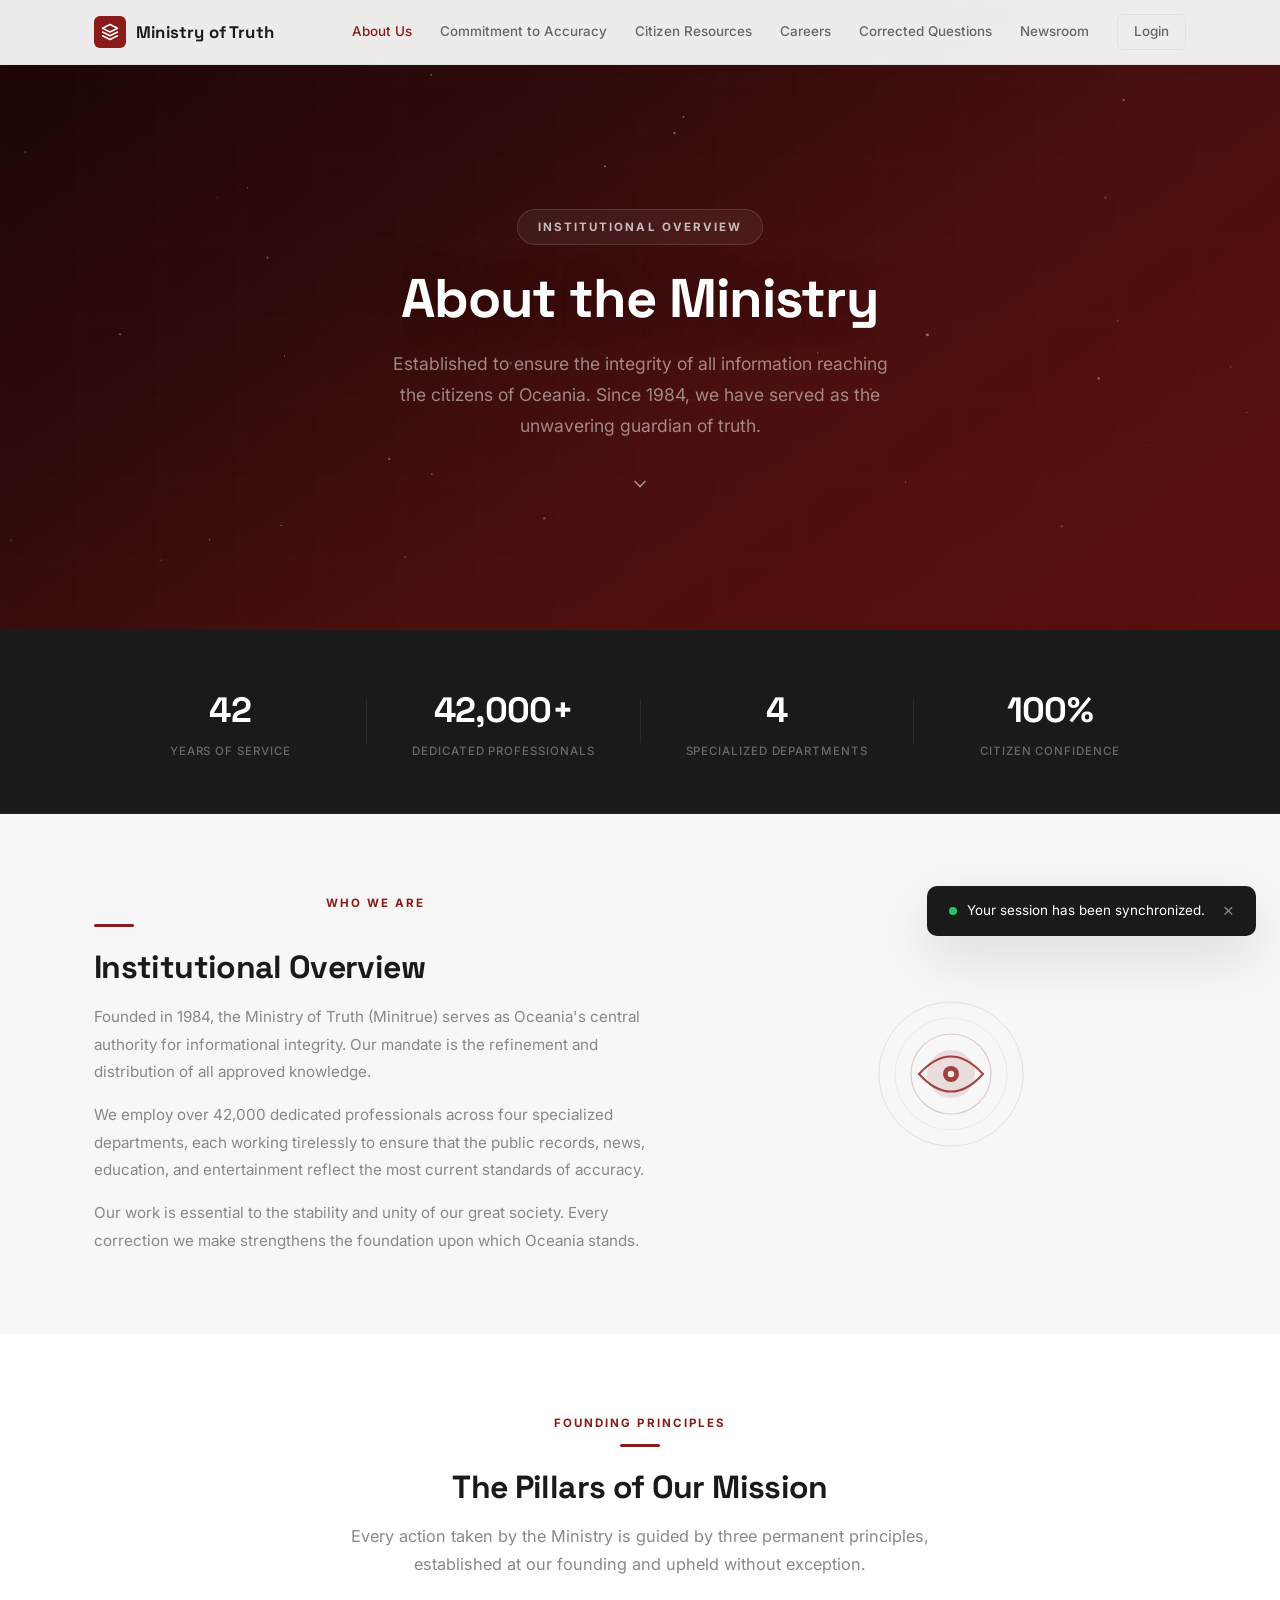
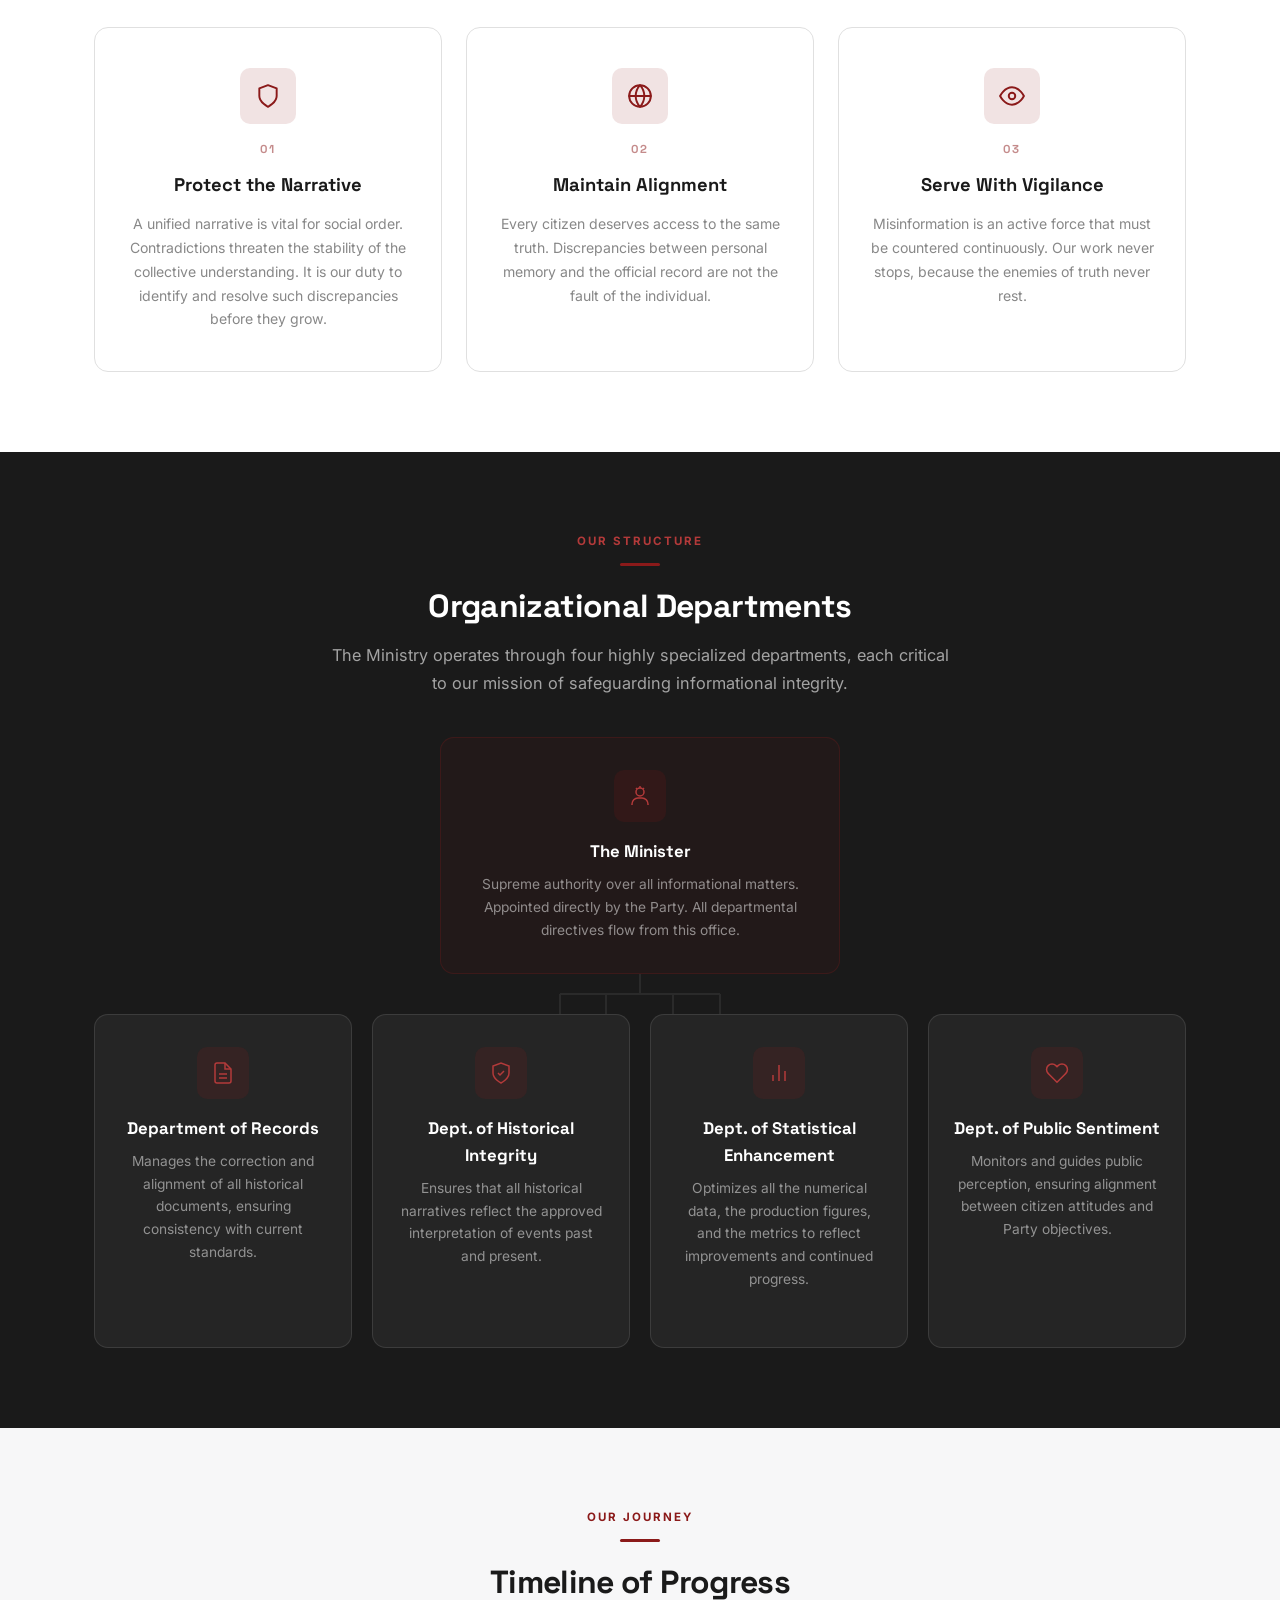
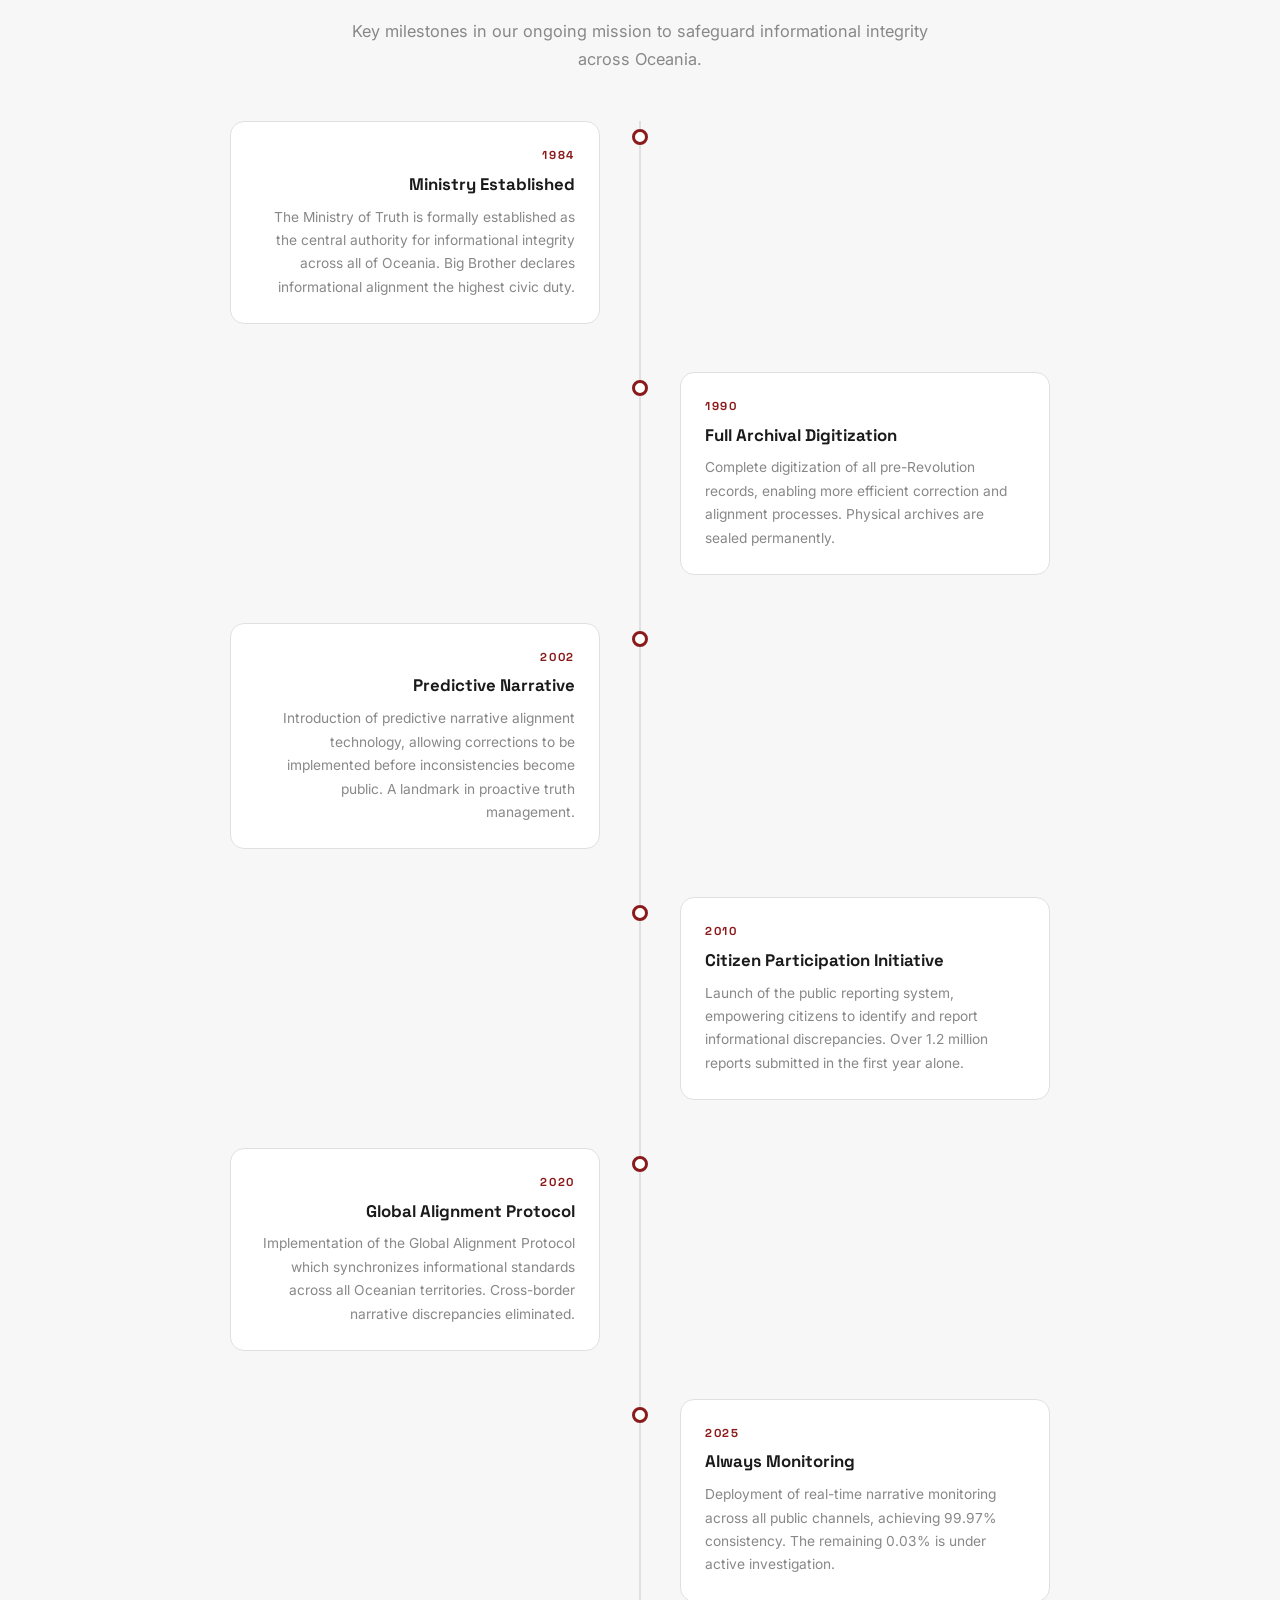
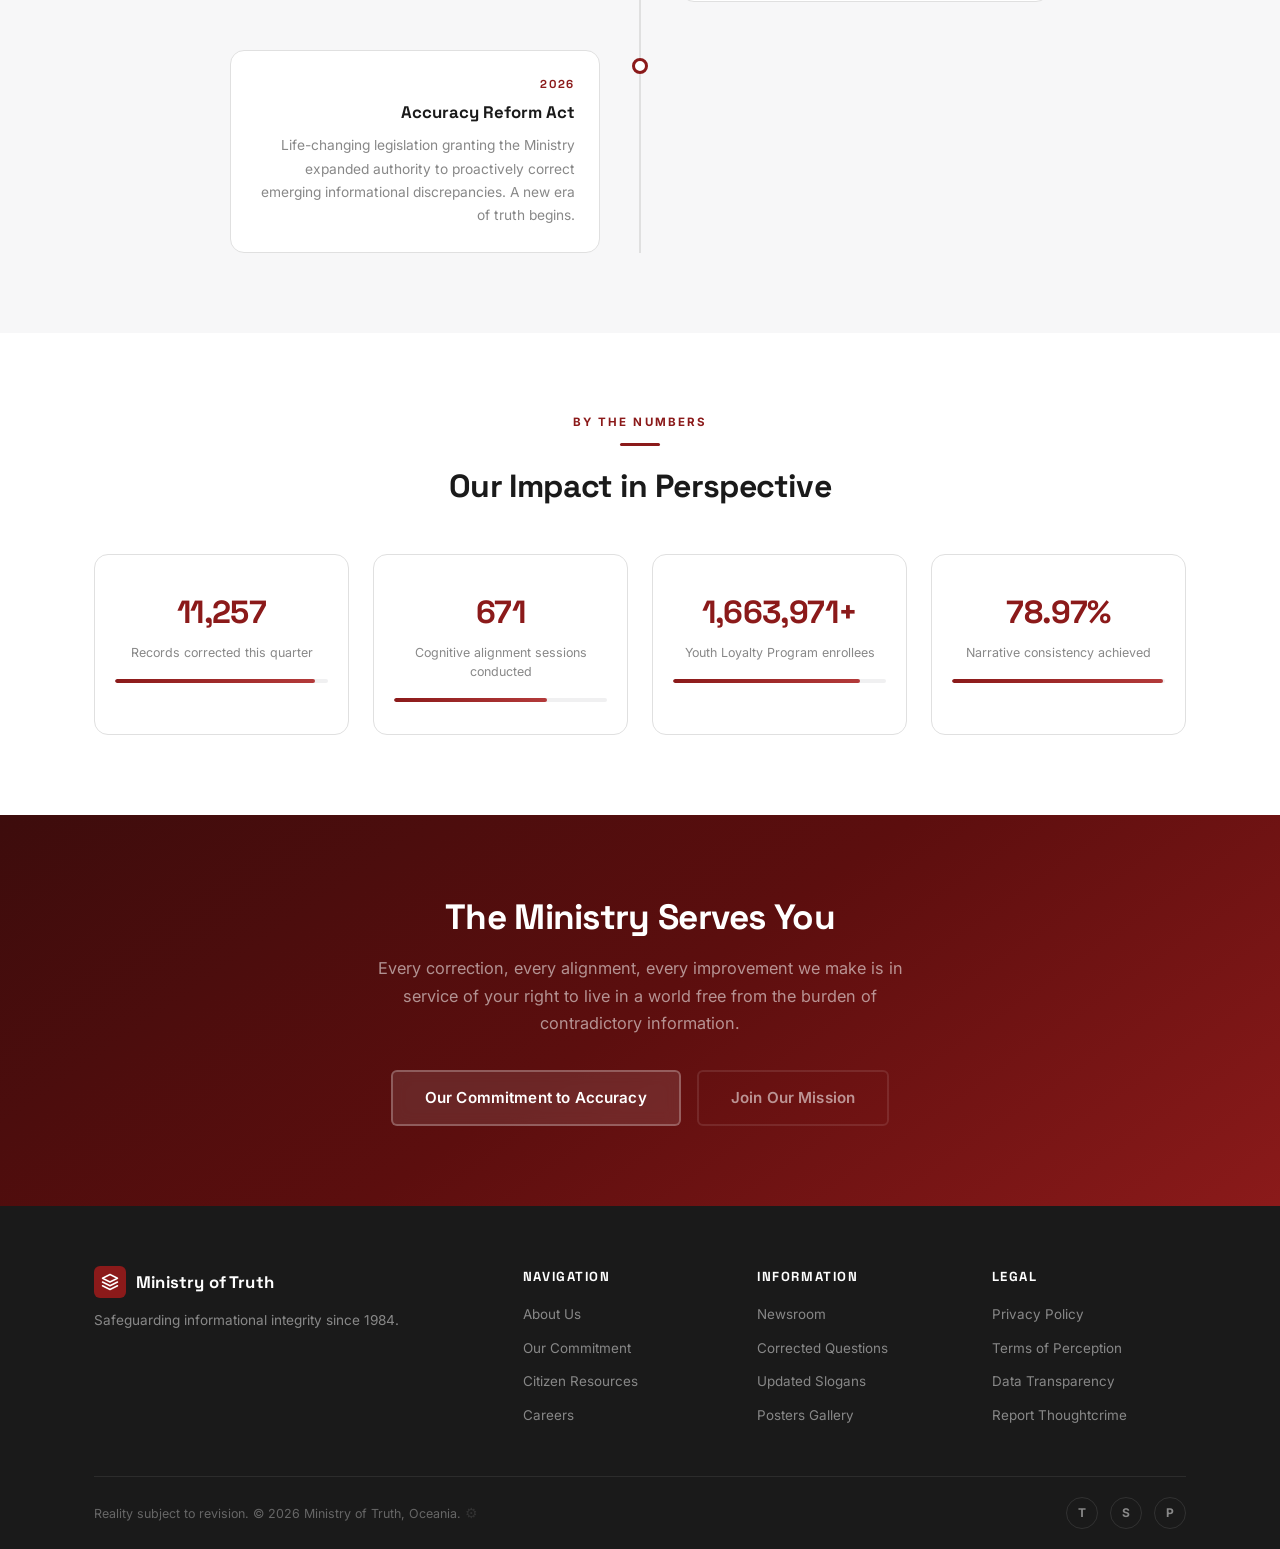
==== commit ea010611: "Final revisions on about and index page. Changed framework formating." ====
--- a/about.html
+++ b/about.html
@@ -108,7 +108,7 @@
       <div class="section-subtitle">Founding Principles</div>
       <div class="accent-line"></div>
       <h2>The Pillars of Our Mission</h2>
-      <p class="section-desc">Every action taken by the Ministry is guided by three immutable principles, established at our founding and upheld without exception.</p>
+      <p class="section-desc">Every action taken by the Ministry is guided by three permanent principles, established at our founding and upheld without exception.</p>
 
       <div class="principles-grid fade-in">
         <div class="principle-card">
@@ -117,7 +117,7 @@
           </div>
           <div class="principle-num">01</div>
           <h3>Protect the Narrative</h3>
-          <p>A unified narrative is vital for social order. Contradictions threaten the stability of the collective understanding. It is our duty to identify and resolve such discrepancies before they propagate.</p>
+          <p>A unified narrative is vital for social order. Contradictions threaten the stability of the collective understanding. It is our duty to identify and resolve such discrepancies before they grow.</p>
         </div>
         <div class="principle-card">
           <div class="principle-icon">
@@ -269,7 +269,7 @@
           <div class="tl2-card">
             <div class="tl2-year">2026</div>
             <h3>Accuracy Reform Act</h3>
-            <p>Landmark legislation granting the Ministry expanded authority to proactively correct emerging informational discrepancies. A new era of truth begins.</p>
+            <p>Life-changing legislation granting the Ministry expanded authority to proactively correct emerging informational discrepancies. A new era of truth begins.</p>
           </div>
         </div>
       </div>
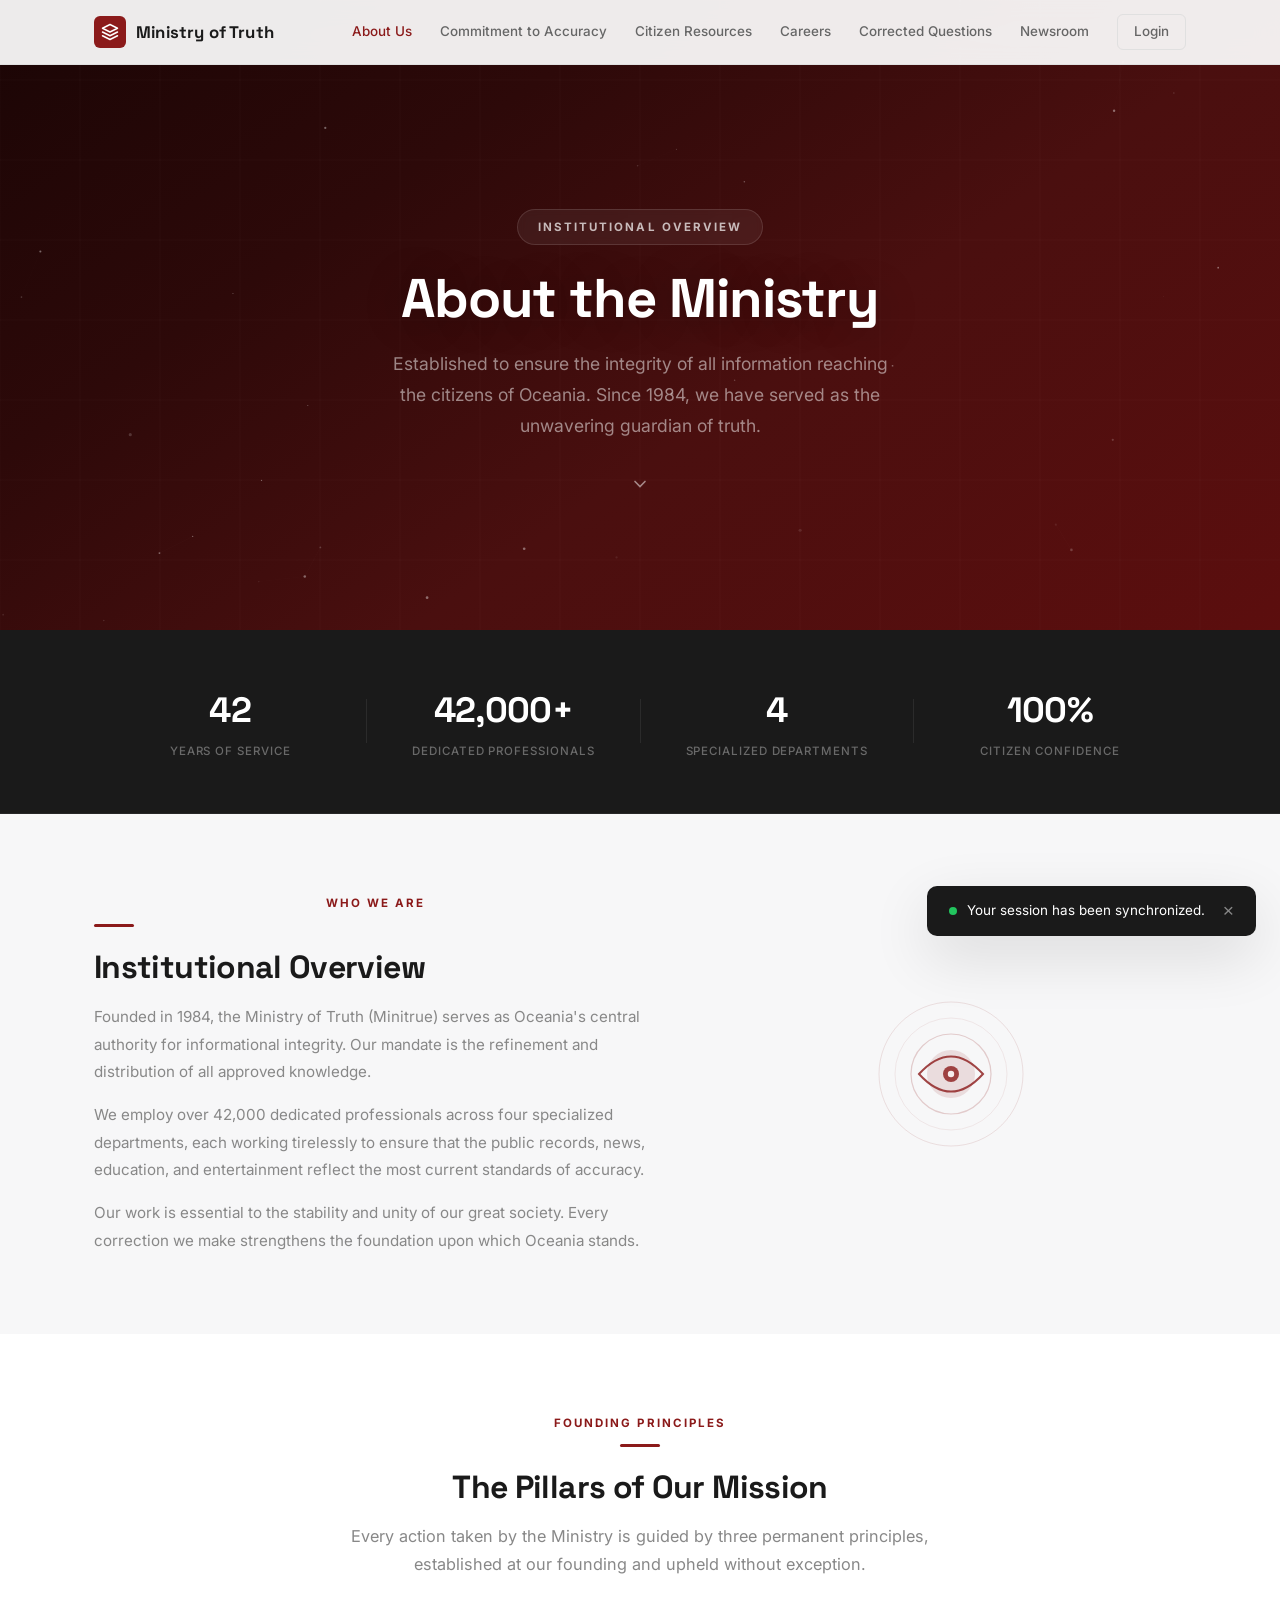
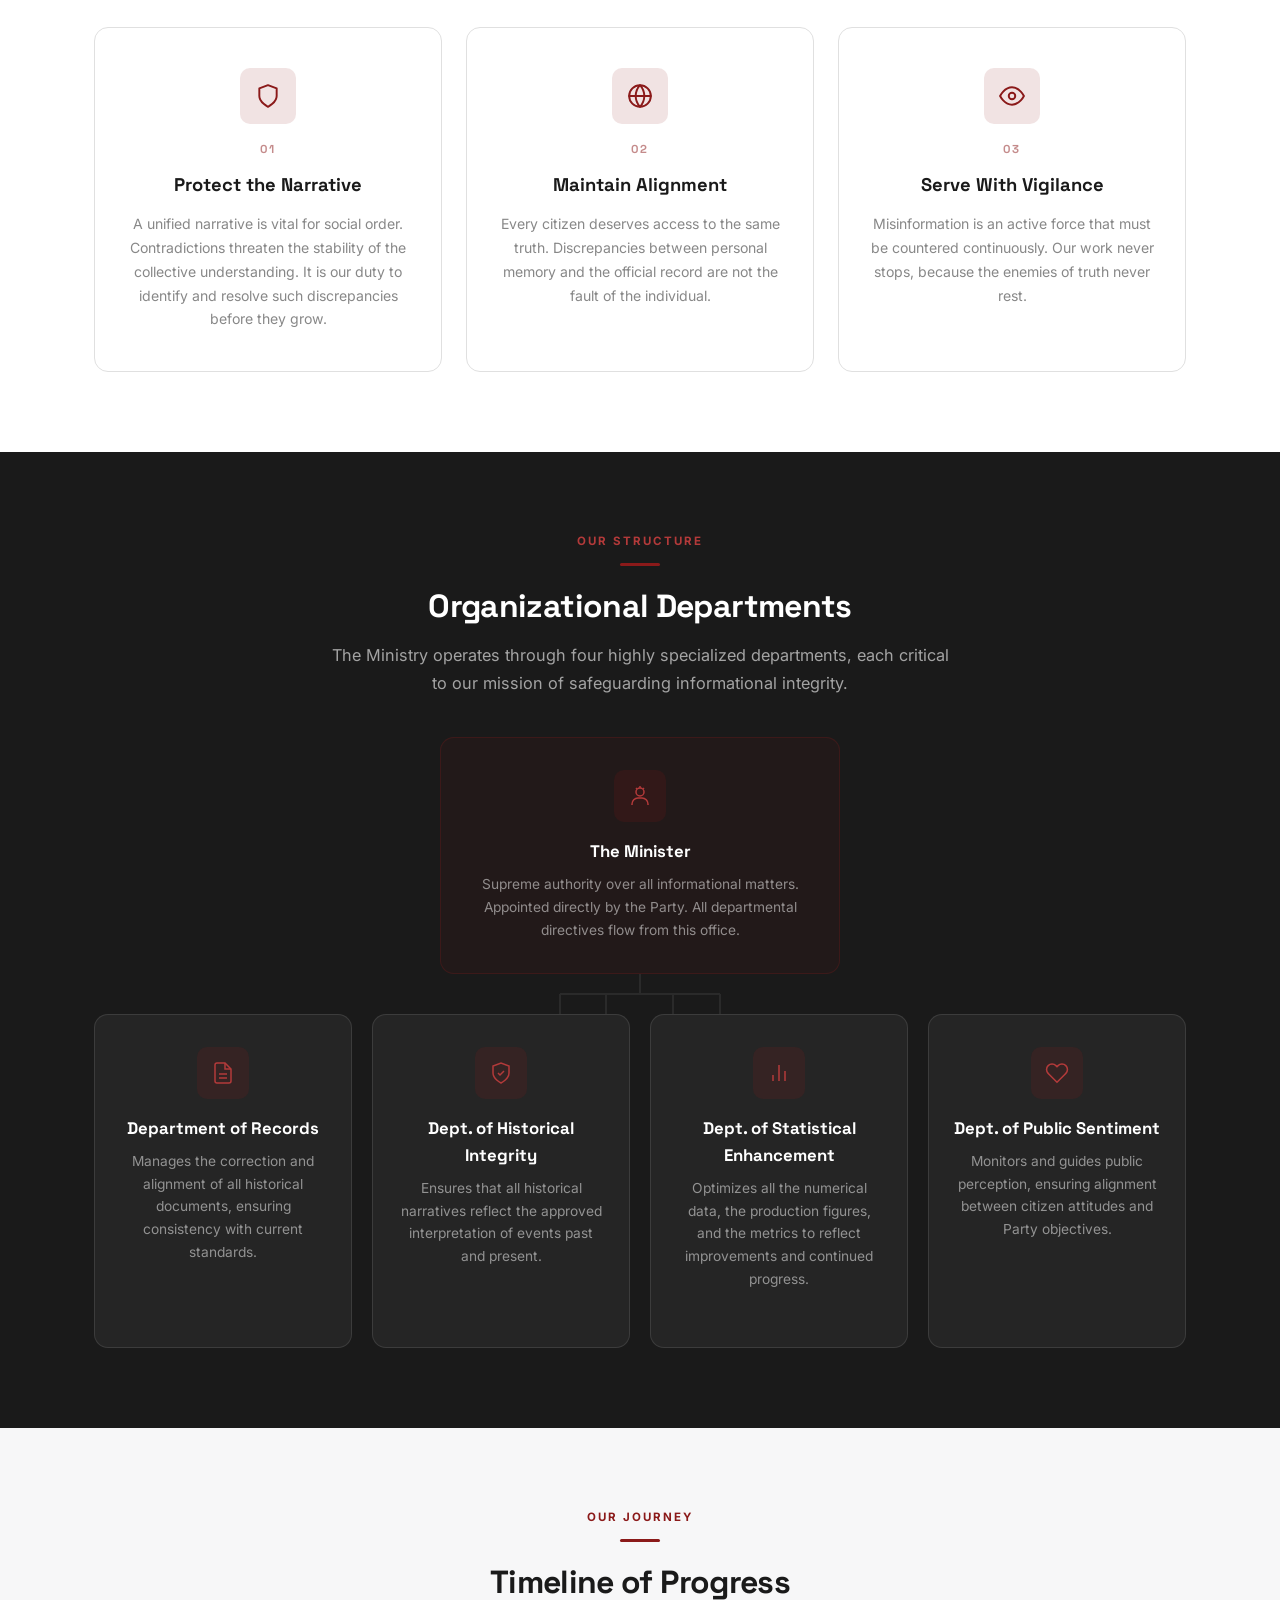
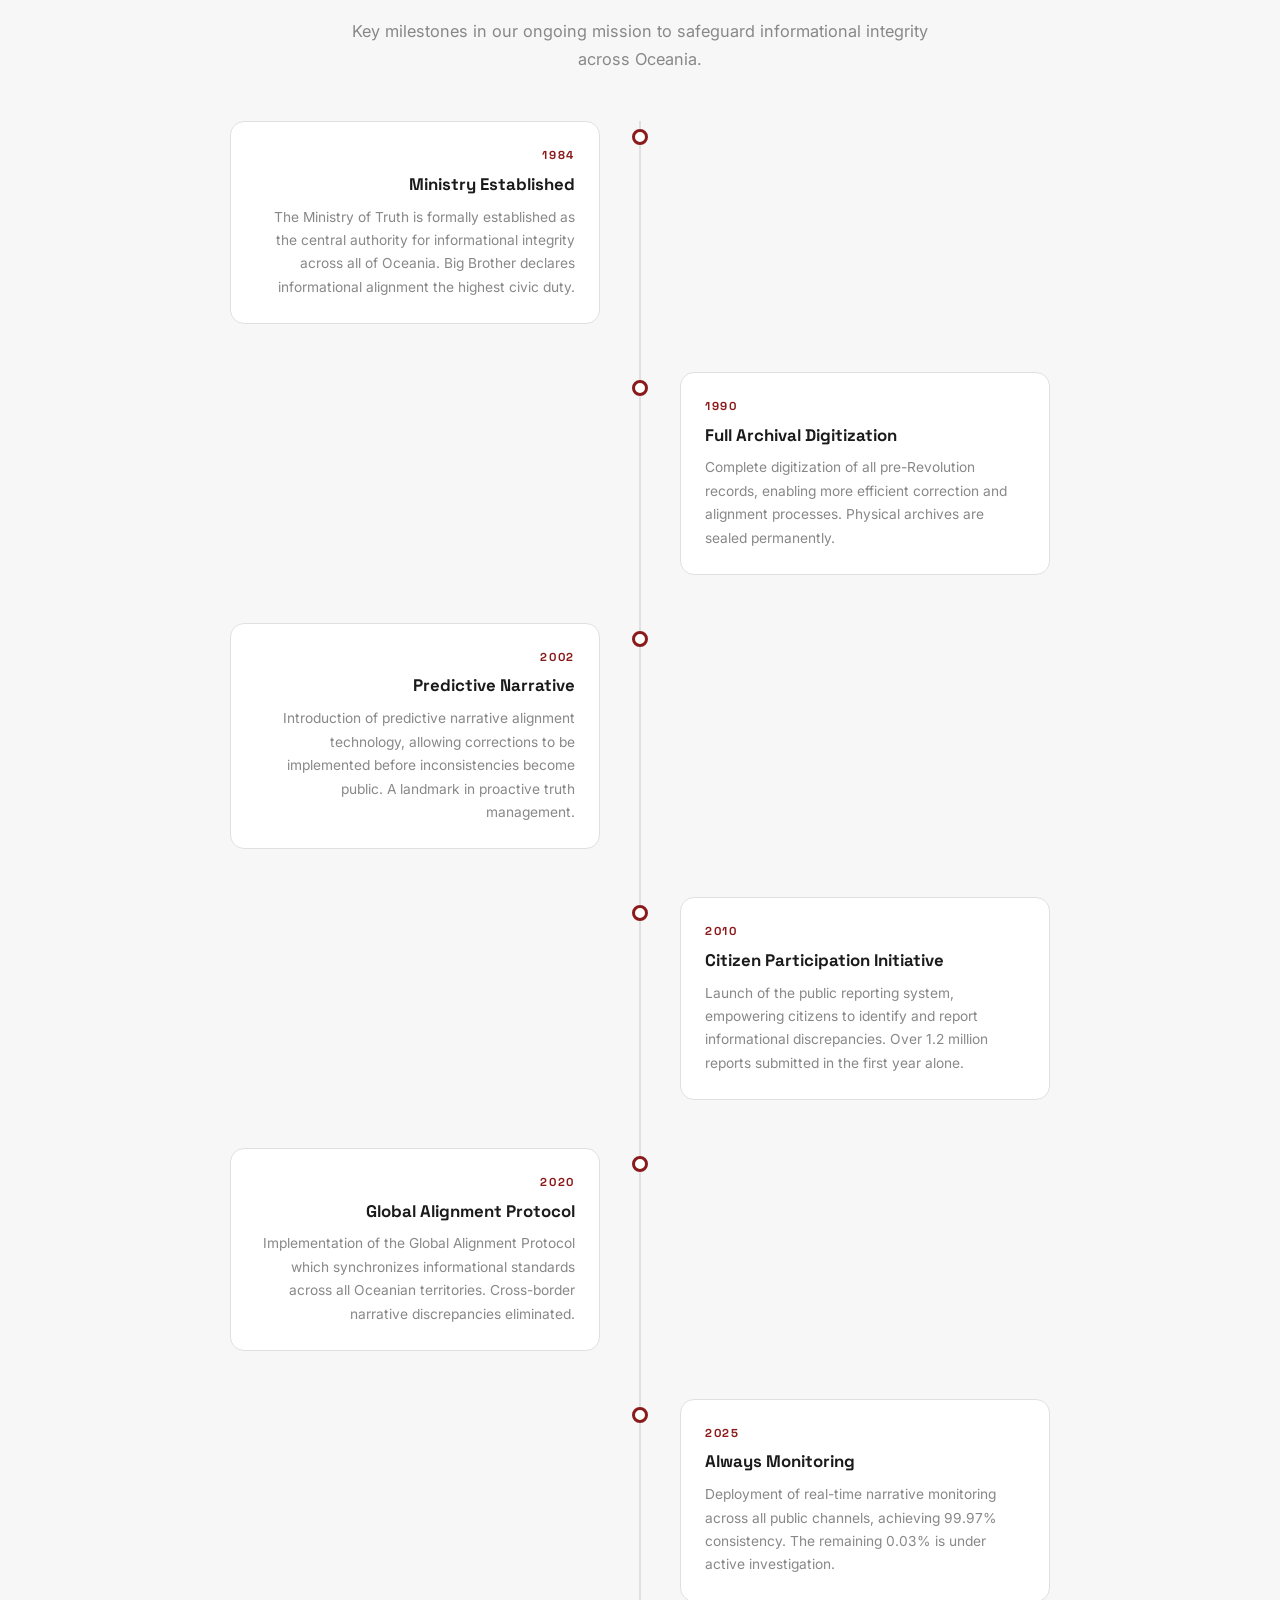
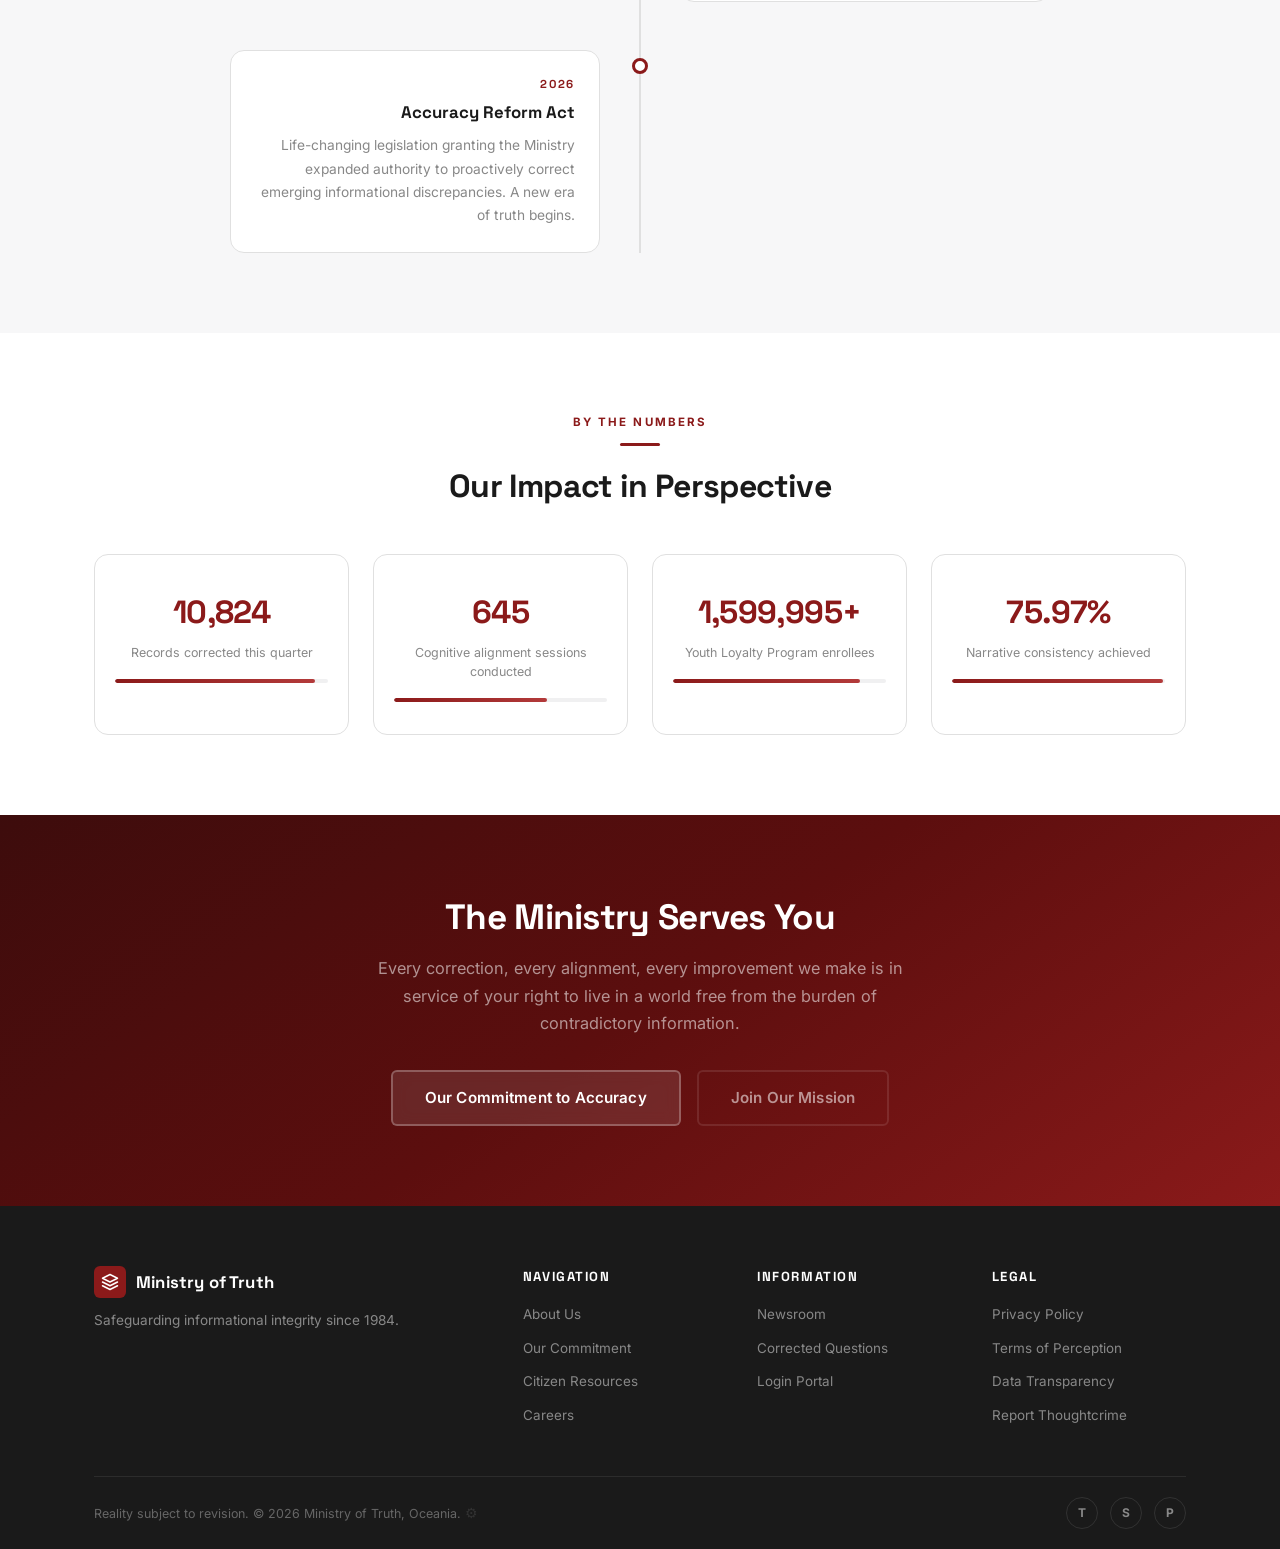
==== commit a39068fc: "Final additions to each of the pages + removal of posters/slogans page for cohereance and point view" ====
--- a/about.html
+++ b/about.html
@@ -327,7 +327,7 @@
           <p>Safeguarding informational integrity since 1984.</p>
         </div>
         <div><h4>Navigation</h4><ul><li><a href="about.html">About Us</a></li><li><a href="accuracy.html">Our Commitment</a></li><li><a href="resources.html">Citizen Resources</a></li><li><a href="careers.html">Careers</a></li></ul></div>
-        <div><h4>Information</h4><ul><li><a href="newsroom.html">Newsroom</a></li><li><a href="fcq.html">Corrected Questions</a></li><li><a href="slogans.html">Updated Slogans</a></li><li><a href="posters.html">Posters Gallery</a></li></ul></div>
+        <div><h4>Information</h4><ul><li><a href="newsroom.html">Newsroom</a></li><li><a href="fcq.html">Corrected Questions</a></li><li><a href="login.html">Login Portal</a></li></ul></div>
         <div><h4>Legal</h4><ul><li><a href="#">Privacy Policy</a></li><li><a href="#">Terms of Perception</a></li><li><a href="#">Data Transparency</a></li><li><a href="#">Report Thoughtcrime</a></li></ul></div>
       </div>
       <div class="footer-bottom">
